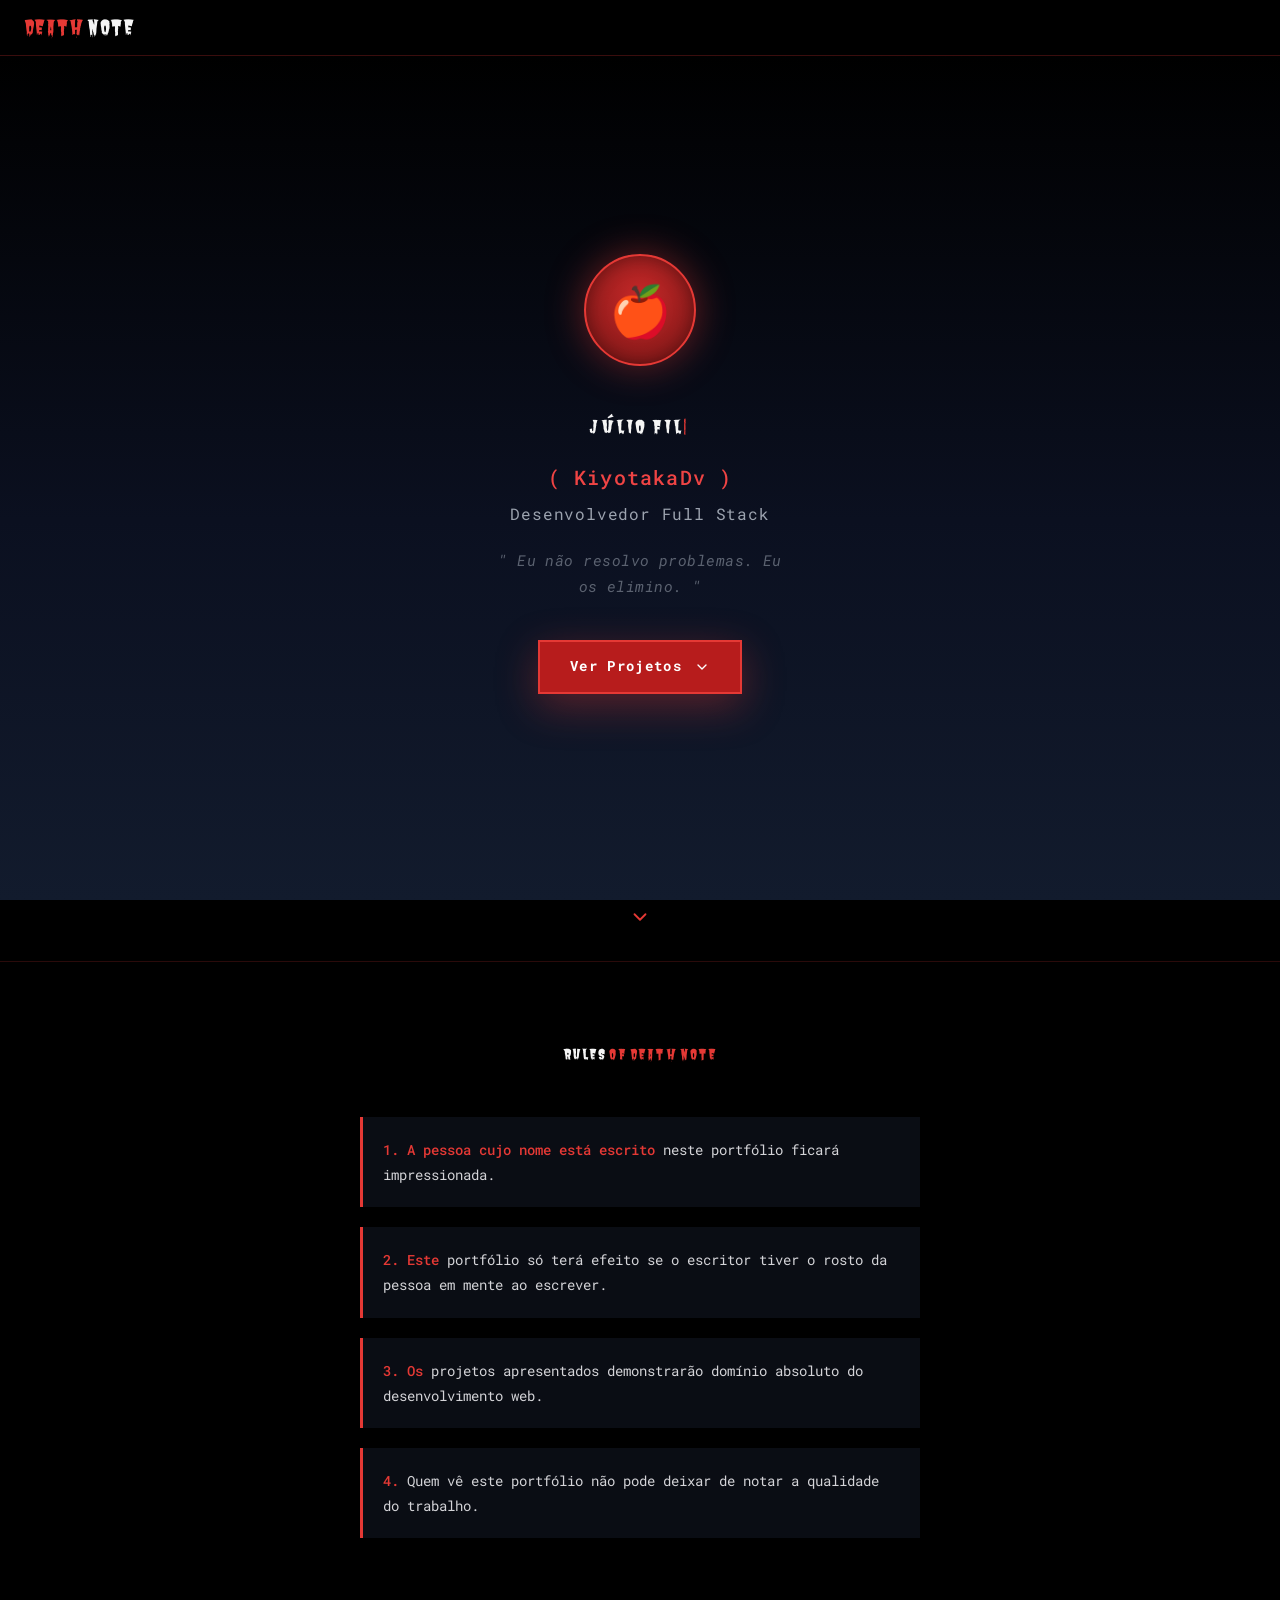
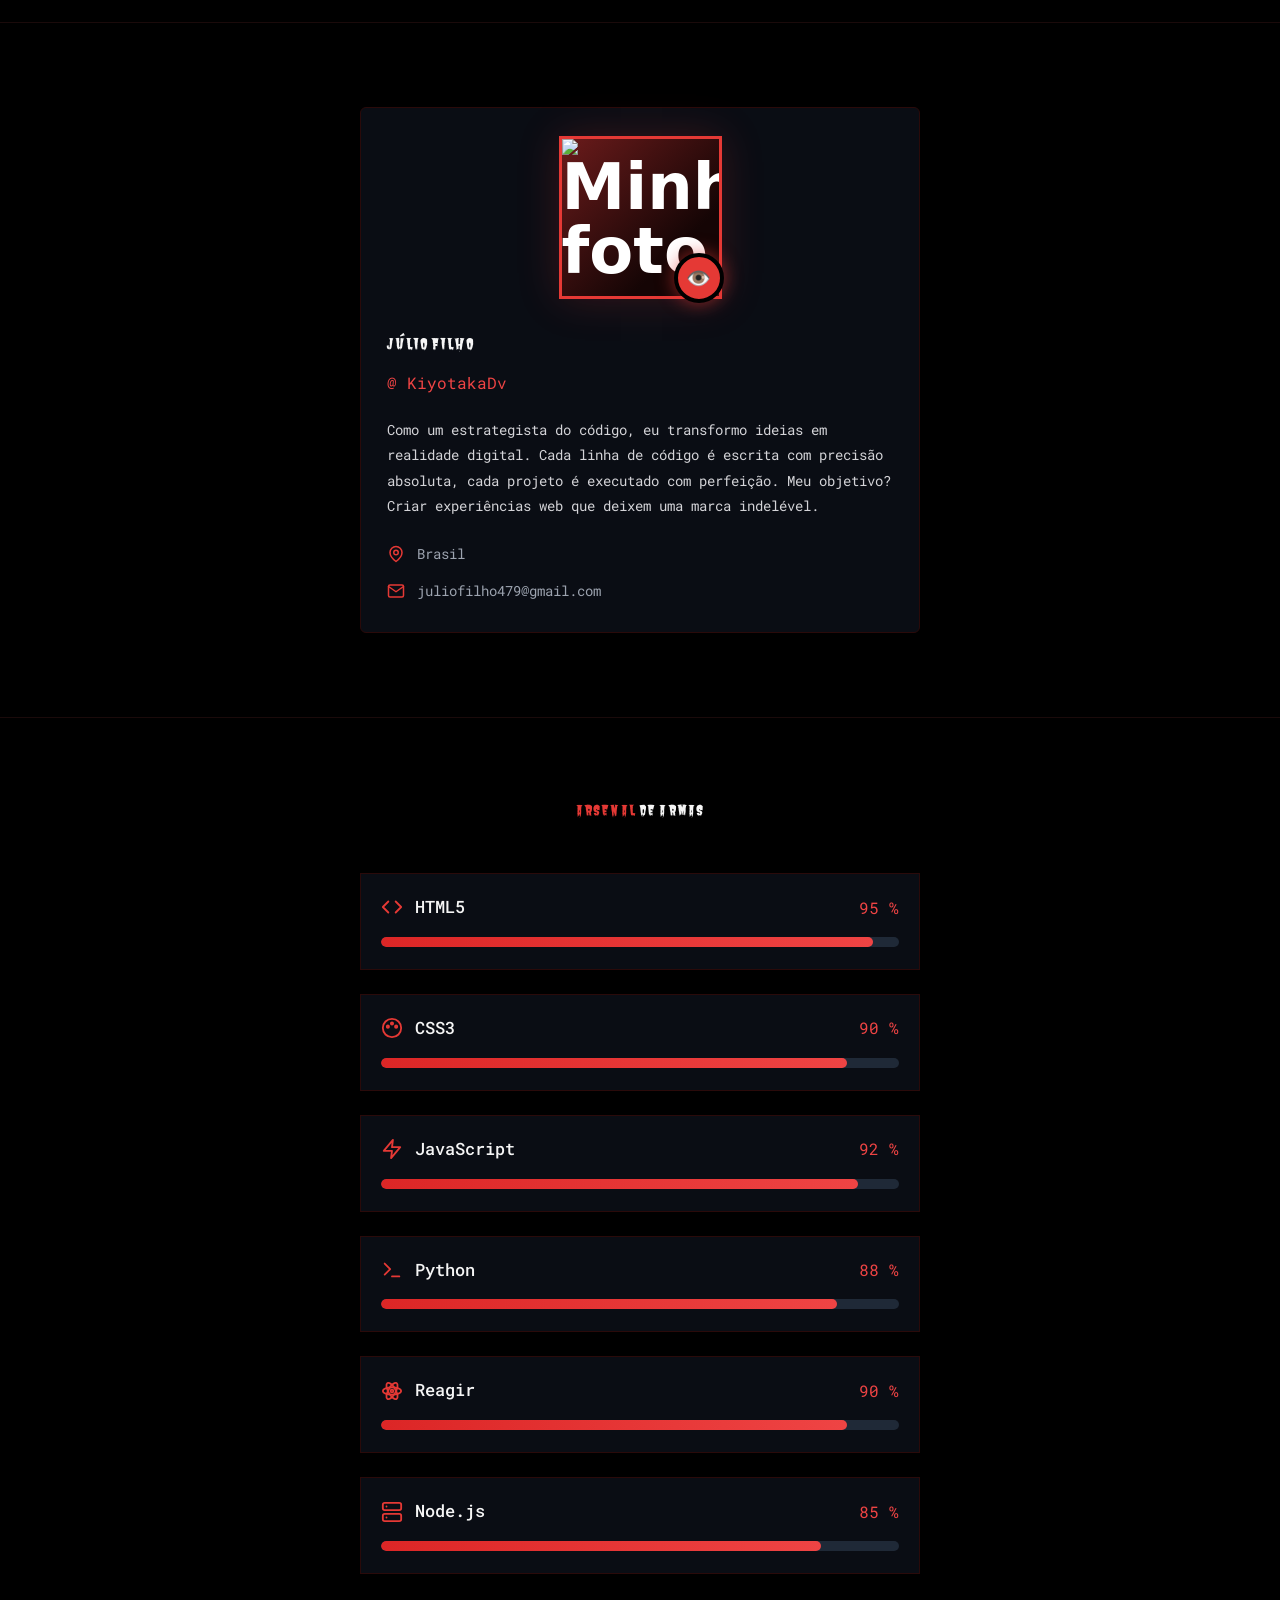
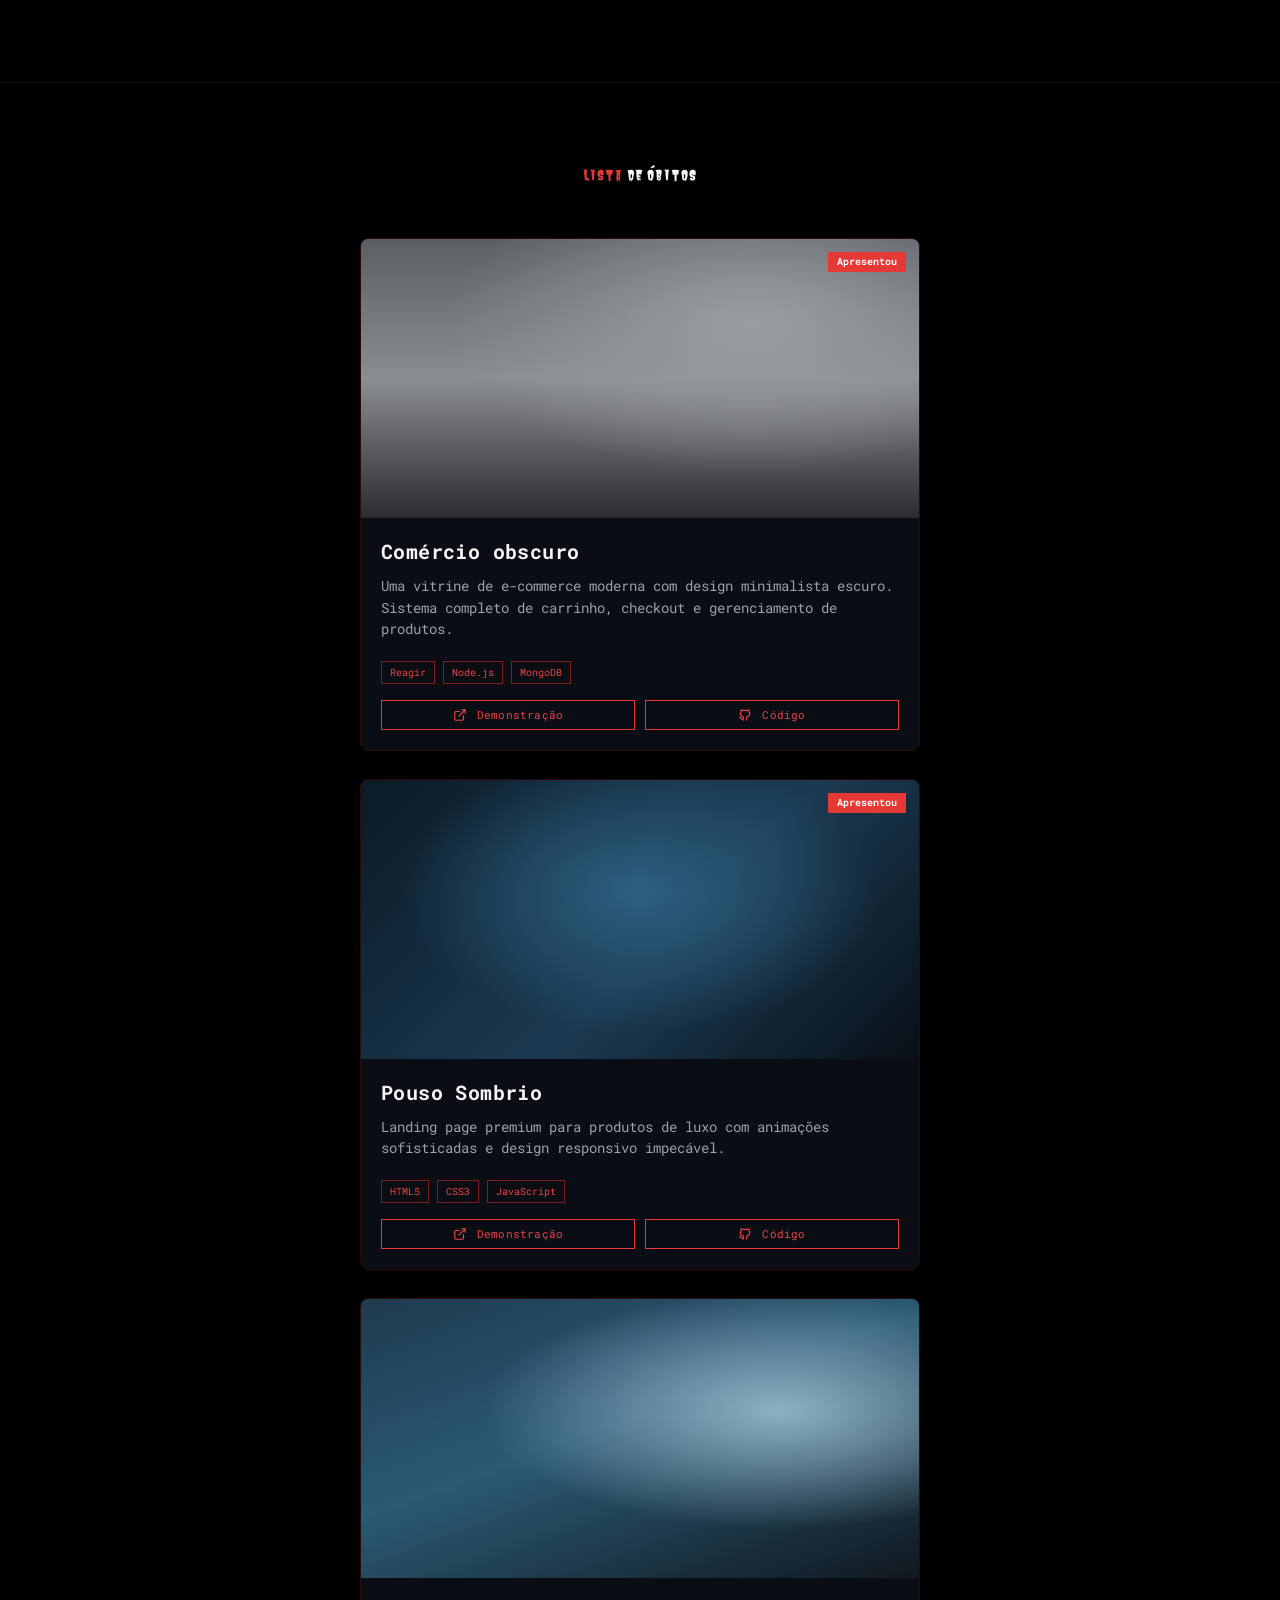
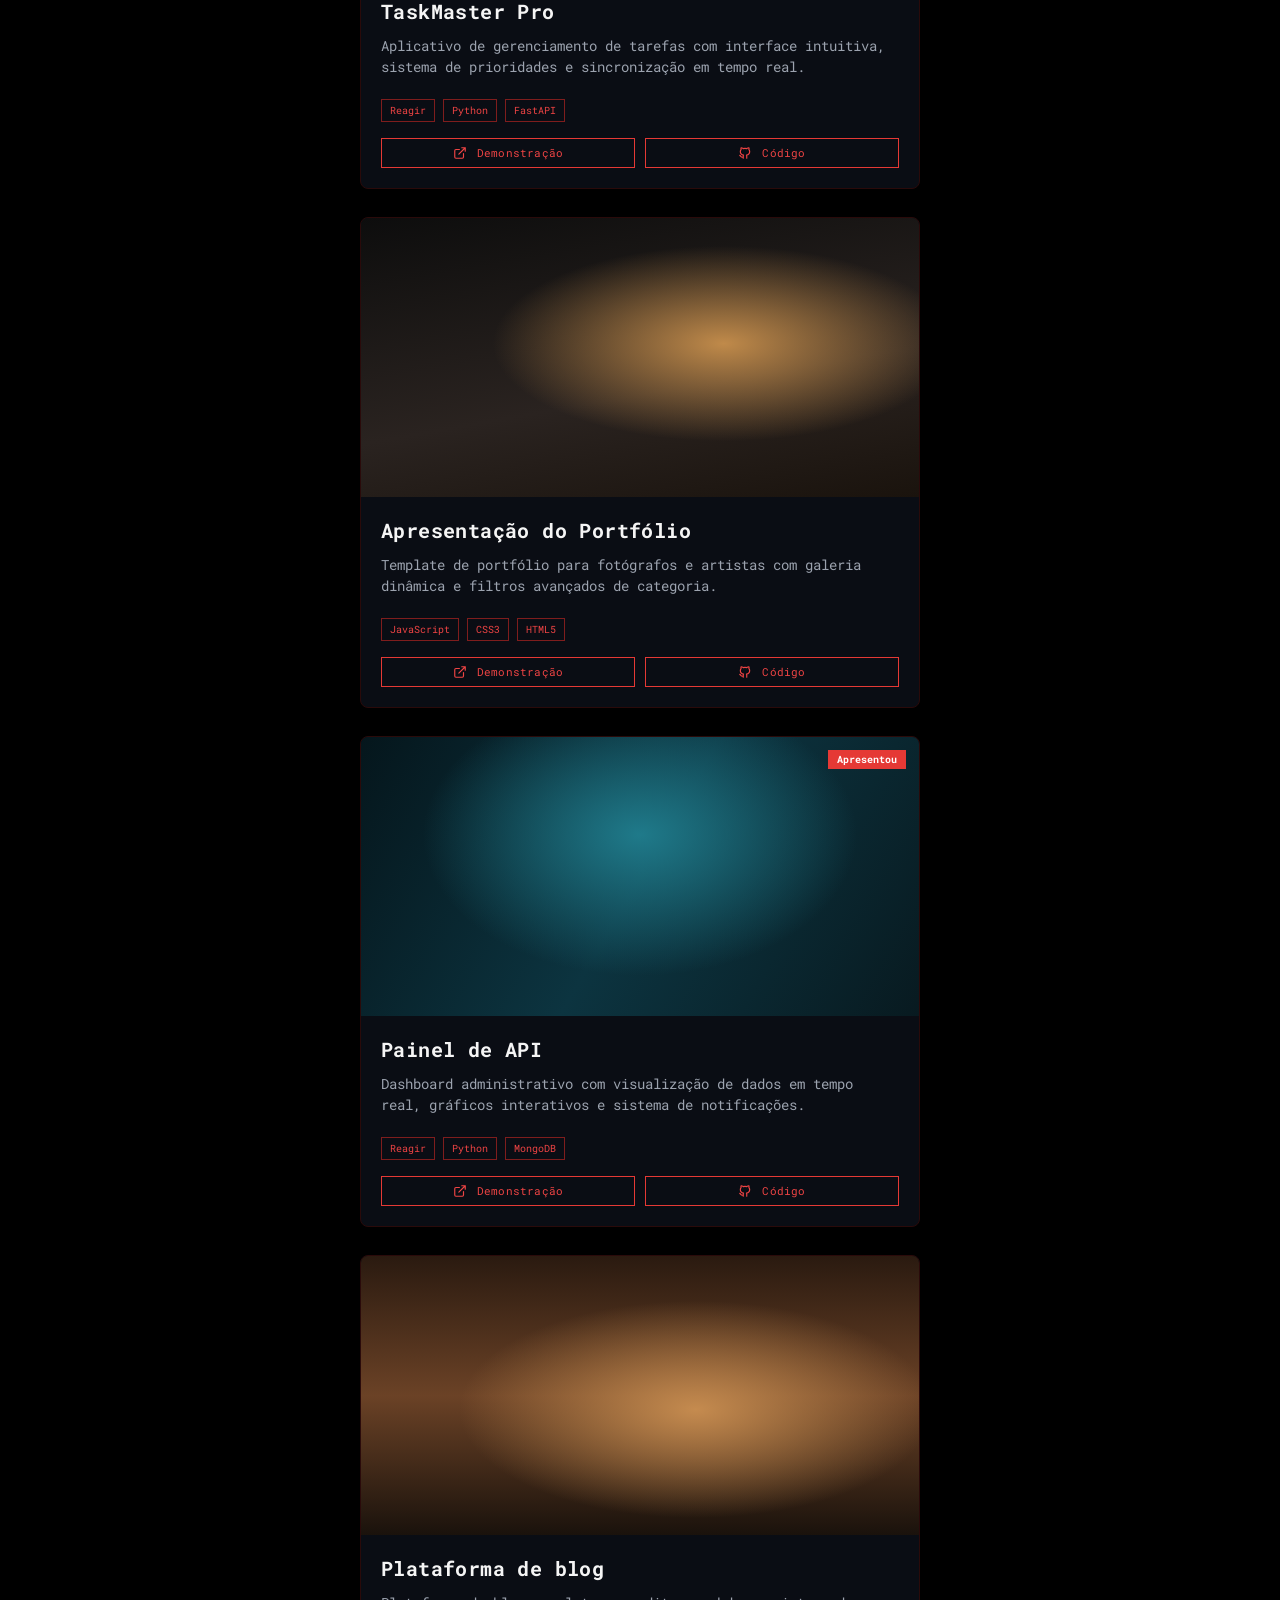
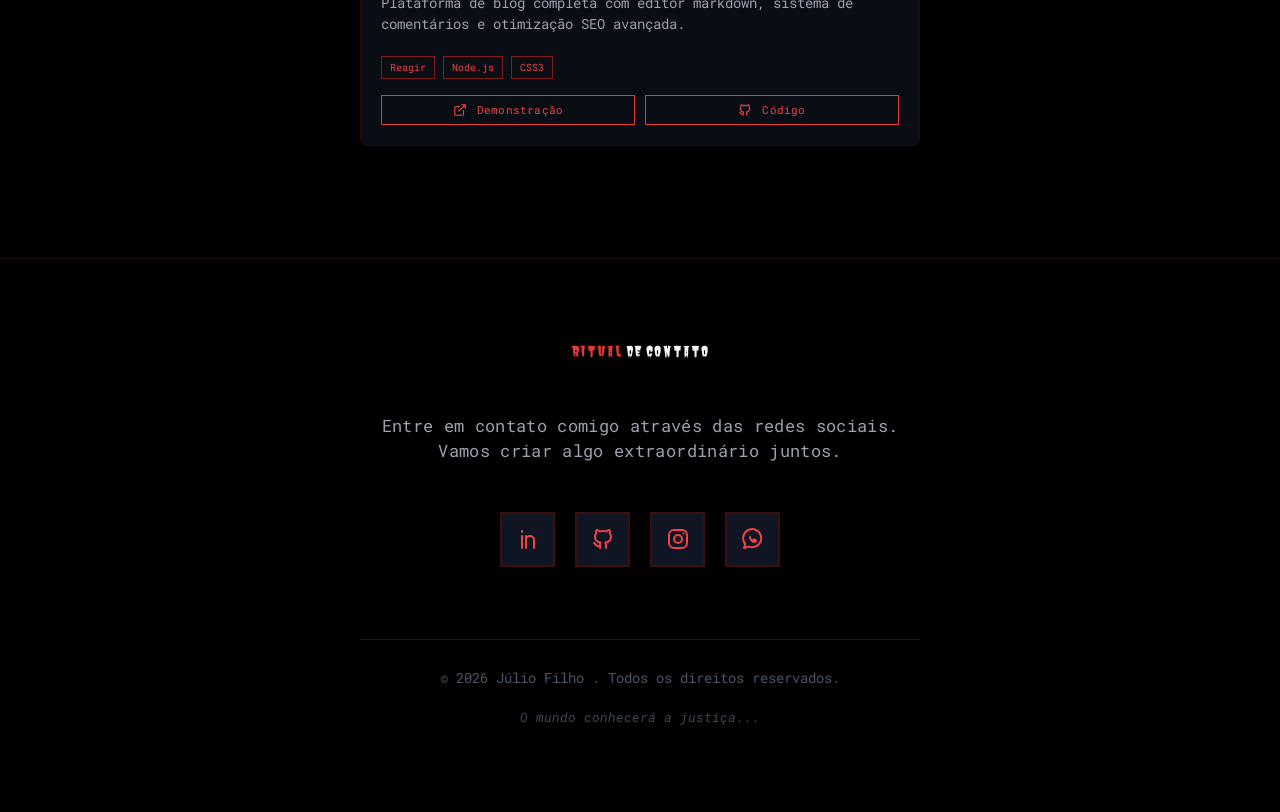
==== index.html @ 38ad7a48 "update index.html" ====
<!DOCTYPE html>
<html lang="pt-BR">
<head>
<meta charset="UTF-8">
<meta name="viewport" content="width=device-width, initial-scale=1, viewport-fit=cover">
<meta name="theme-color" content="#8B0000">
<title>Júlio Filho | Death Note Portfolio</title>
<link rel="preconnect" href="https://fonts.googleapis.com">
<link rel="preconnect" href="https://fonts.gstatic.com" crossorigin>
<link href="https://fonts.googleapis.com/css2?family=Butcherman&family=Roboto+Mono:wght@400;500;700&display=swap" rel="stylesheet">
<link rel="stylesheet" href="style.css">
</head>
<body>

<svg width="0" height="0" style="position:absolute" aria-hidden="true">
  <symbol id="ext" viewBox="0 0 24 24"><path d="M15 3h6v6M10 14 21 3M18 13v6a2 2 0 0 1-2 2H5a2 2 0 0 1-2-2V8a2 2 0 0 1 2-2h6"/></symbol>
  <symbol id="gh" viewBox="0 0 24 24"><path d="M9 19c-4.3 1.4-4.3-2.5-6-3m12 5v-3.5c0-1 .1-1.4-.5-2 2.8-.3 5.5-1.4 5.5-6a4.6 4.6 0 0 0-1.3-3.2 4.2 4.2 0 0 0-.1-3.2s-1.1-.3-3.5 1.3a12.3 12.3 0 0 0-6.2 0C6.5 2.8 5.4 3.1 5.4 3.1a4.2 4.2 0 0 0-.1 3.2A4.6 4.6 0 0 0 4 9.5c0 4.6 2.7 5.7 5.5 6-.6.6-.6 1.2-.5 2V21"/></symbol>
  <symbol id="code" viewBox="0 0 24 24"><path d="m16 18 6-6-6-6M8 6l-6 6 6 6"/></symbol>
  <symbol id="pal" viewBox="0 0 24 24"><circle cx="12" cy="12" r="10"/><circle cx="7.5" cy="10.5" r="1.2"/><circle cx="12" cy="7" r="1.2"/><circle cx="16.5" cy="10.5" r="1.2"/></symbol>
  <symbol id="zap" viewBox="0 0 24 24"><path d="M13 2 3 14h9l-1 8 10-12h-9z"/></symbol>
  <symbol id="term" viewBox="0 0 24 24"><path d="m4 17 6-6-6-6M12 19h8"/></symbol>
  <symbol id="atom" viewBox="0 0 24 24"><circle cx="12" cy="12" r="1.5"/><ellipse cx="12" cy="12" rx="10" ry="4"/><ellipse cx="12" cy="12" rx="10" ry="4" transform="rotate(60 12 12)"/><ellipse cx="12" cy="12" rx="10" ry="4" transform="rotate(-60 12 12)"/></symbol>
  <symbol id="srv" viewBox="0 0 24 24"><rect x="2" y="2" width="20" height="8" rx="2"/><rect x="2" y="14" width="20" height="8" rx="2"/><path d="M6 6h.01M6 18h.01"/></symbol>
  <symbol id="pin" viewBox="0 0 24 24"><path d="M20 10c0 6-8 12-8 12s-8-6-8-12a8 8 0 0 1 16 0z"/><circle cx="12" cy="10" r="3"/></symbol>
  <symbol id="mail" viewBox="0 0 24 24"><rect x="2" y="4" width="20" height="16" rx="2"/><path d="m22 6-10 7L2 6"/></symbol>
  <symbol id="chev" viewBox="0 0 24 24"><path d="m6 9 6 6 6-6"/></symbol>
  <symbol id="li" viewBox="0 0 24 24"><path d="M6 9v12M6 4v1M10 21V9M10 13a4 4 0 0 1 8 0v8"/></symbol>
  <symbol id="ig" viewBox="0 0 24 24"><rect x="3" y="3" width="18" height="18" rx="5"/><circle cx="12" cy="12" r="4"/><path d="M17.5 6.5h.01"/></symbol>
  <symbol id="wa" viewBox="0 0 24 24"><path d="M3 21l1.3-4A9 9 0 1 1 8 19.6z"/><path d="M9 10c0 2.5 2.5 5 5 5l1-1.5-2-1-1 1"/></symbol>
</svg>

<header class="top">
  <div class="logo"><span class="r">Death</span> <span class="w">Note</span></div>
</header>

<section class="hero" id="inicio">
  <div class="apple" aria-hidden="true">🍎</div>
  <p class="typed"><span id="typed"></span><span class="cursor">|</span></p>
  <h1 class="handle">( KiyotakaDv )</h1>
  <p class="role">Desenvolvedor Full Stack</p>
  <p class="quote">" Eu não resolvo problemas. Eu os elimino. "</p>
  <a class="btn" href="#projetos">Ver Projetos <svg class="i"><use href="#chev"/></svg></a>
</section>

<div class="cue"><svg class="i"><use href="#chev"/></svg></div>

<section class="sec" id="regras">
  <h2 class="title"><span class="w">Rules</span> <span class="r">of Death Note</span></h2>
  <ol class="rules wrap" style="list-style:none">
    <li class="rule"><strong>1. A pessoa cujo nome está escrito</strong> neste portfólio ficará impressionada.</li>
    <li class="rule"><strong>2. Este</strong> portfólio só terá efeito se o escritor tiver o rosto da pessoa em mente ao escrever.</li>
    <li class="rule"><strong>3. Os</strong> projetos apresentados demonstrarão domínio absoluto do desenvolvimento web.</li>
    <li class="rule"><strong>4.</strong> Quem vê este portfólio não pode deixar de notar a qualidade do trabalho.</li>
  </ol>
</section>

<section class="sec">
  <div class="wrap">
    <div class="profile">
      <div class="photo">
        <img src="https://mor4ngo.sirv.com/lany/lFbWYFcY.jpg" alt="Minha foto aqui" style="position:absolute;inset:0;width:100%;height:100%;object-fit:cover">
        <span class="eye">👁️</span>
        <!--
        <img src="https://mor4ngo.sirv.com/lany/lFbWYFcY.jpg" alt="Júlio Filho">-->
      </div>
      
      <p class="pname">Júlio Filho</p>
      <p class="handle2">@ KiyotakaDv</p>
      <p class="bio">Como um estrategista do código, eu transformo ideias em realidade digital. Cada linha de código é escrita com precisão absoluta, cada projeto é executado com perfeição. Meu objetivo? Criar experiências web que deixem uma marca indelével.</p>
      <div class="meta">
        <div><svg class="i"><use href="#pin"/></svg>Brasil</div>
        <div><svg class="i"><use href="#mail"/></svg>juliofilho479@gmail.com</div>
      </div>
    </div>
  </div>
</section>

<section class="sec" id="arsenal">
  <h2 class="title"><span class="r">Arsenal</span> <span class="w">de Armas</span></h2>
  <div class="wrap">
    <div class="skill"><div class="sk-h"><span class="sk-n"><svg class="i"><use href="#code"/></svg>HTML5</span><span class="pct">95 %</span></div><div class="bar"><i style="width:95%"></i></div></div>
    <div class="skill"><div class="sk-h"><span class="sk-n"><svg class="i"><use href="#pal"/></svg>CSS3</span><span class="pct">90 %</span></div><div class="bar"><i style="width:90%"></i></div></div>
    <div class="skill"><div class="sk-h"><span class="sk-n"><svg class="i"><use href="#zap"/></svg>JavaScript</span><span class="pct">92 %</span></div><div class="bar"><i style="width:92%"></i></div></div>
    <div class="skill"><div class="sk-h"><span class="sk-n"><svg class="i"><use href="#term"/></svg>Python</span><span class="pct">88 %</span></div><div class="bar"><i style="width:88%"></i></div></div>
    <div class="skill"><div class="sk-h"><span class="sk-n"><svg class="i"><use href="#atom"/></svg>Reagir</span><span class="pct">90 %</span></div><div class="bar"><i style="width:90%"></i></div></div>
    <div class="skill"><div class="sk-h"><span class="sk-n"><svg class="i"><use href="#srv"/></svg>Node.js</span><span class="pct">85 %</span></div><div class="bar"><i style="width:85%"></i></div></div>
  </div>
</section>

<section class="sec" id="projetos">
  <h2 class="title"><span class="r">Lista</span> <span class="w">de Óbitos</span></h2>
  <div class="wrap">

    <article class="proj">
      <div class="shot g1"><span class="st">Apresentou</span></div>
      <div class="pb">
        <h3>Comércio obscuro</h3>
        <p>Uma vitrine de e-commerce moderna com design minimalista escuro. Sistema completo de carrinho, checkout e gerenciamento de produtos.</p>
        <div class="stack"><span>Reagir</span><span>Node.js</span><span>MongoDB</span></div>
        <div class="links"><a href="#"><svg class="i"><use href="#ext"/></svg>Demonstração</a><a href="#"><svg class="i"><use href="#gh"/></svg>Código</a></div>
      </div>
    </article>

    <article class="proj">
      <div class="shot g2"><span class="st">Apresentou</span></div>
      <div class="pb">
        <h3>Pouso Sombrio</h3>
        <p>Landing page premium para produtos de luxo com animações sofisticadas e design responsivo impecável.</p>
        <div class="stack"><span>HTML5</span><span>CSS3</span><span>JavaScript</span></div>
        <div class="links"><a href="#"><svg class="i"><use href="#ext"/></svg>Demonstração</a><a href="#"><svg class="i"><use href="#gh"/></svg>Código</a></div>
      </div>
    </article>

    <article class="proj">
      <div class="shot g3"></div>
      <div class="pb">
        <h3>TaskMaster Pro</h3>
        <p>Aplicativo de gerenciamento de tarefas com interface intuitiva, sistema de prioridades e sincronização em tempo real.</p>
        <div class="stack"><span>Reagir</span><span>Python</span><span>FastAPI</span></div>
        <div class="links"><a href="#"><svg class="i"><use href="#ext"/></svg>Demonstração</a><a href="#"><svg class="i"><use href="#gh"/></svg>Código</a></div>
      </div>
    </article>

    <article class="proj">
      <div class="shot g4"></div>
      <div class="pb">
        <h3>Apresentação do Portfólio</h3>
        <p>Template de portfólio para fotógrafos e artistas com galeria dinâmica e filtros avançados de categoria.</p>
        <div class="stack"><span>JavaScript</span><span>CSS3</span><span>HTML5</span></div>
        <div class="links"><a href="#"><svg class="i"><use href="#ext"/></svg>Demonstração</a><a href="#"><svg class="i"><use href="#gh"/></svg>Código</a></div>
      </div>
    </article>

    <article class="proj">
      <div class="shot g5"><span class="st">Apresentou</span></div>
      <div class="pb">
        <h3>Painel de API</h3>
        <p>Dashboard administrativo com visualização de dados em tempo real, gráficos interativos e sistema de notificações.</p>
        <div class="stack"><span>Reagir</span><span>Python</span><span>MongoDB</span></div>
        <div class="links"><a href="#"><svg class="i"><use href="#ext"/></svg>Demonstração</a><a href="#"><svg class="i"><use href="#gh"/></svg>Código</a></div>
      </div>
    </article>

    <article class="proj">
      <div class="shot g6"></div>
      <div class="pb">
        <h3>Plataforma de blog</h3>
        <p>Plataforma de blog completa com editor markdown, sistema de comentários e otimização SEO avançada.</p>
        <div class="stack"><span>Reagir</span><span>Node.js</span><span>CSS3</span></div>
        <div class="links"><a href="#"><svg class="i"><use href="#ext"/></svg>Demonstração</a><a href="#"><svg class="i"><use href="#gh"/></svg>Código</a></div>
      </div>
    </article>

  </div>
</section>

<section class="sec" id="contato">
  <h2 class="title"><span class="r">Ritual</span> <span class="w">de Contato</span></h2>
  <div class="wrap">
    <p class="ctext">Entre em contato comigo através das redes sociais. Vamos criar algo extraordinário juntos.</p>
    <div class="socials">
  <a href="https://www.linkedin.com/in/júlio-filho-santos-pereira-8246932b2?utm_source=share_via&utm_content=profile&utm_medium=member_android" aria-label="LinkedIn" target="_blank" rel="noopener noreferrer">
    <svg class="i"><use href="#li"/></svg>
  </a>
  <a href="https://github.com/KyotakaDv" aria-label="GitHub" target="_blank" rel="noopener noreferrer">
    <svg class="i"><use href="#gh"/></svg>
  </a>
  <a href="https://www.instagram.com/05dex.dev28?psln=MXJsdzVzMm1yMzk1dg==" aria-label="Instagram" target="_blank" rel="noopener noreferrer">
    <svg class="i"><use href="#ig"/></svg>
  </a>
  <a href="https://w.app/webdevelloper" aria-label="WhatsApp" target="_blank" rel="noopener noreferrer">
    <svg class="i"><use href="#wa"/></svg>
  </a>
    </div>
    <footer class="foot">
      © 2026 Júlio Filho . Todos os direitos reservados.
      <q>O mundo conhecerá a justiça...</q>
    </footer>
  </div>
</section>

<script src="script.js"></script>
</body>
</html>
---- style.css ----
:root{
  box-sizing:border-box;
  padding-top:env(safe-area-inset-top,0px);
  padding-bottom:env(safe-area-inset-bottom,0px);
  color-scheme:dark;
  --red:#e53935;--red-hot:#ef4444;--red-deep:#b71c1c;--red-line:#3a0d0d;
  --card:#0a0d14;--navy:#0f1523;--text:#d4d4d8;--gray:#9ca3af;
}
*,*::before,*::after{box-sizing:border-box;margin:0;padding:0}
html{scroll-behavior:smooth;scroll-padding-top:56px;background:#000}
body{background:#000;color:var(--text);font-family:'Roboto Mono',ui-monospace,Menlo,monospace;line-height:1.6;padding-top:56px;min-height:100vh;overflow-x:hidden}
body::before{content:"";position:fixed;inset:0 0 auto;height:env(safe-area-inset-top,0px);background:#000;z-index:10}
a{color:inherit;text-decoration:none}
.i{width:20px;height:20px;fill:none;stroke:currentColor;stroke-width:2;stroke-linecap:round;stroke-linejoin:round;flex:none}
.display{font-family:'Butcherman',Georgia,serif;font-weight:400}

/* header */
.top{position:fixed;top:env(safe-area-inset-top,0px);left:0;right:0;height:56px;background:#000;border-bottom:1px solid #3a0d0d;display:flex;align-items:center;padding:0 24px;z-index:9}
.logo{font-family:'Butcherman',Georgia,serif;font-size:1.25rem;letter-spacing:.02em;text-transform:uppercase;line-height:1}
.logo .r{color:var(--red)}
.logo .w{color:#f5f5f5}

/* hero */
.hero{min-height:calc(100svh - 56px);display:flex;flex-direction:column;align-items:center;justify-content:center;text-align:center;padding:40px 24px 48px;background:linear-gradient(180deg,#000 0%,#0b1020 55%,#121b2d 100%)}
.apple{width:112px;height:112px;border-radius:50%;display:grid;place-items:center;font-size:50px;background:radial-gradient(circle at 50% 38%,#c62828,#8b1a1a 72%,#5a0f0f);border:2px solid var(--red);box-shadow:0 0 38px rgba(229,57,53,.45),inset 0 0 18px rgba(0,0,0,.35);animation:float 3.2s ease-in-out infinite}
@keyframes float{0%,100%{transform:translateY(0)}50%{transform:translateY(-14px)}}
.typed{margin-top:48px;min-height:1.6em;font-family:'Butcherman',Georgia,serif;font-size:1.1rem;color:#f5f5f5;letter-spacing:.12em}
.cursor{color:var(--red);animation:blink 1s steps(1) infinite}
@keyframes blink{50%{opacity:0}}
.handle{margin-top:18px;font-weight:500;font-size:1.25rem;color:var(--red-hot);letter-spacing:.06em}
.role{margin-top:8px;font-size:1rem;color:var(--gray);letter-spacing:.05em}
.quote{margin-top:22px;max-width:300px;font-style:italic;font-size:.95rem;color:#5b6270;letter-spacing:.03em;line-height:1.7}
.btn{margin-top:40px;display:inline-flex;align-items:center;gap:12px;padding:14px 30px;background:var(--red-deep);border:2px solid var(--red);color:#fff;font-size:.85rem;font-weight:700;letter-spacing:.1em;box-shadow:0 12px 40px rgba(229,57,53,.35)}
.btn .i{width:16px;height:16px;animation:bounce 1.6s ease-in-out infinite}
@keyframes bounce{0%,100%{transform:translateY(0)}50%{transform:translateY(7px)}}
.cue{height:62px;border-bottom:1px solid #2a0a0a;display:flex;justify-content:center;align-items:flex-start;padding-top:6px;color:var(--red)}
.cue .i{width:22px;height:22px;animation:bounce 1.6s ease-in-out infinite}

/* sections */
.sec{padding:84px 20px;border-top:1px solid #1a0a0a}
#regras{border-top:0}
.wrap{max-width:560px;margin:0 auto}
.title{text-align:center;font-family:'Butcherman',Georgia,serif;font-weight:400;font-size:.9rem;letter-spacing:.08em;text-transform:uppercase;line-height:1.3;margin-bottom:52px}
.title .r{color:var(--red)}
.title .w{color:#f5f5f5}

/* rules */
.rules{display:grid;gap:20px;list-style:none}
.rule{background:var(--card);border-left:3px solid var(--red);padding:20px;font-size:.9rem;line-height:1.75;color:#d4d4d8}
.rule strong{color:var(--red);font-weight:500}

/* profile */
.profile{background:var(--card);border:1px solid #2a0a0a;border-radius:6px;padding:28px 26px 30px}
.photo{position:relative;width:163px;height:163px;margin:0 auto;border:3px solid var(--red);background:linear-gradient(135deg,#6b1b1b,#150505 72%);display:grid;place-items:center;font:700 4rem/1 system-ui,Arial,sans-serif;color:#fff;box-shadow:0 0 40px rgba(229,57,53,.2)}
/*.photo img{position:absolute;inset:0;width:100%;height:100%;object-fit:cover}*/
.eye{position:absolute;right:-5px;bottom:-7px;width:50px;height:50px;border-radius:50%;background:var(--red);border:4px solid #000;display:grid;place-items:center;font-size:20px;box-shadow:0 0 18px rgba(229,57,53,.6)}
.pname{margin-top:34px;font-family:'Butcherman',Georgia,serif;font-size:.95rem;letter-spacing:.06em;color:#f5f5f5;text-transform:uppercase}
.handle2{margin-top:12px;color:var(--red-hot);font-size:1rem}
.bio{margin-top:22px;color:#d4d4d8;font-size:.9rem;line-height:1.75}
.meta{margin-top:24px;display:grid;gap:14px;color:var(--gray);font-size:.9rem}
.meta div{display:flex;align-items:center;gap:12px}
.meta .i{color:var(--red);width:18px;height:18px}

/* skills */
.skill{background:var(--card);border:1px solid #2a0a0a;padding:20px 20px 22px;margin-bottom:24px}
.sk-h{display:flex;justify-content:space-between;align-items:center;margin-bottom:16px}
.sk-n{display:flex;align-items:center;gap:12px;color:#f5f5f5;font-weight:500;font-size:1.05rem}
.sk-n .i{color:var(--red);width:22px;height:22px}
.pct{color:var(--red-hot);font-size:1rem}
.bar{height:10px;background:#1f2937;border-radius:99px;overflow:hidden}
.bar i{display:block;height:100%;border-radius:99px;background:linear-gradient(90deg,#dc2626,#ef4444)}

/* projects */
.proj{background:var(--card);border:1px solid #2a0a0a;border-radius:8px;overflow:hidden;margin-bottom:28px}
.shot{position:relative;aspect-ratio:2/1;background:#111}
.st{position:absolute;top:13px;right:13px;background:var(--red);color:#fff;font-size:.62rem;font-weight:700;padding:5px 9px;line-height:1}
.g1{background:radial-gradient(ellipse at 70% 30%,#9a9da2,transparent 55%),linear-gradient(180deg,#5b5e63 0%,#8a8d92 50%,#2a2c30 100%)}
.g2{background:radial-gradient(ellipse at 50% 40%,#2c5f80,transparent 60%),linear-gradient(135deg,#0b1a26,#1b3a52 55%,#081018)}
.g3{background:radial-gradient(ellipse at 75% 40%,#8fb0c4,transparent 50%),linear-gradient(160deg,#1e3a4f,#2b5a74 45%,#101820)}
.g4{background:radial-gradient(ellipse at 65% 45%,#c08a4a,transparent 45%),linear-gradient(170deg,#0d0d0d,#2a2320 60%,#1a130d)}
.g5{background:radial-gradient(ellipse at 50% 35%,#1f7a8a,transparent 55%),linear-gradient(120deg,#05161c,#0c3440 50%,#081a20)}
.g6{background:radial-gradient(ellipse at 60% 55%,#c58b4f,transparent 50%),linear-gradient(180deg,#2a1a10,#6b4226 50%,#1a120c)}
.pb{padding:20px}
.pb h3{font-size:1.25rem;font-weight:700;color:#f5f5f5;letter-spacing:.02em;line-height:1.3}
.pb p{margin-top:12px;font-size:.85rem;line-height:1.6;color:var(--gray)}
.stack{display:flex;flex-wrap:wrap;gap:8px;margin-top:20px}
.stack span{border:1px solid #7f1d1d;color:var(--red-hot);font-size:.65rem;padding:4px 8px;line-height:1.2}
.links{display:flex;gap:10px;margin-top:16px}
.links a{flex:1;display:flex;align-items:center;justify-content:center;gap:10px;height:30px;border:1px solid var(--red);color:var(--red-hot);font-size:.7rem;letter-spacing:.02em}
.links .i{width:14px;height:14px}

/* contact */
.ctext{text-align:center;color:var(--gray);font-size:1.05rem;line-height:1.5;letter-spacing:.02em}
.socials{display:flex;justify-content:center;gap:20px;margin-top:48px}
.socials a{width:55px;height:55px;display:grid;place-items:center;background:var(--navy);border:2px solid #3f0f0f;color:var(--red-hot)}
.socials .i{width:24px;height:24px}
.foot{margin-top:72px;border-top:1px solid #3a0d0d;padding-top:28px;text-align:center;color:#4b5563;font-size:.85rem;line-height:1.6}
.foot q{display:block;margin-top:18px;font-style:italic;color:#3f4654;font-size:.8rem;quotes:none}

@media (prefers-reduced-motion:reduce){*{animation:none!important;scroll-behavior:auto!important}}
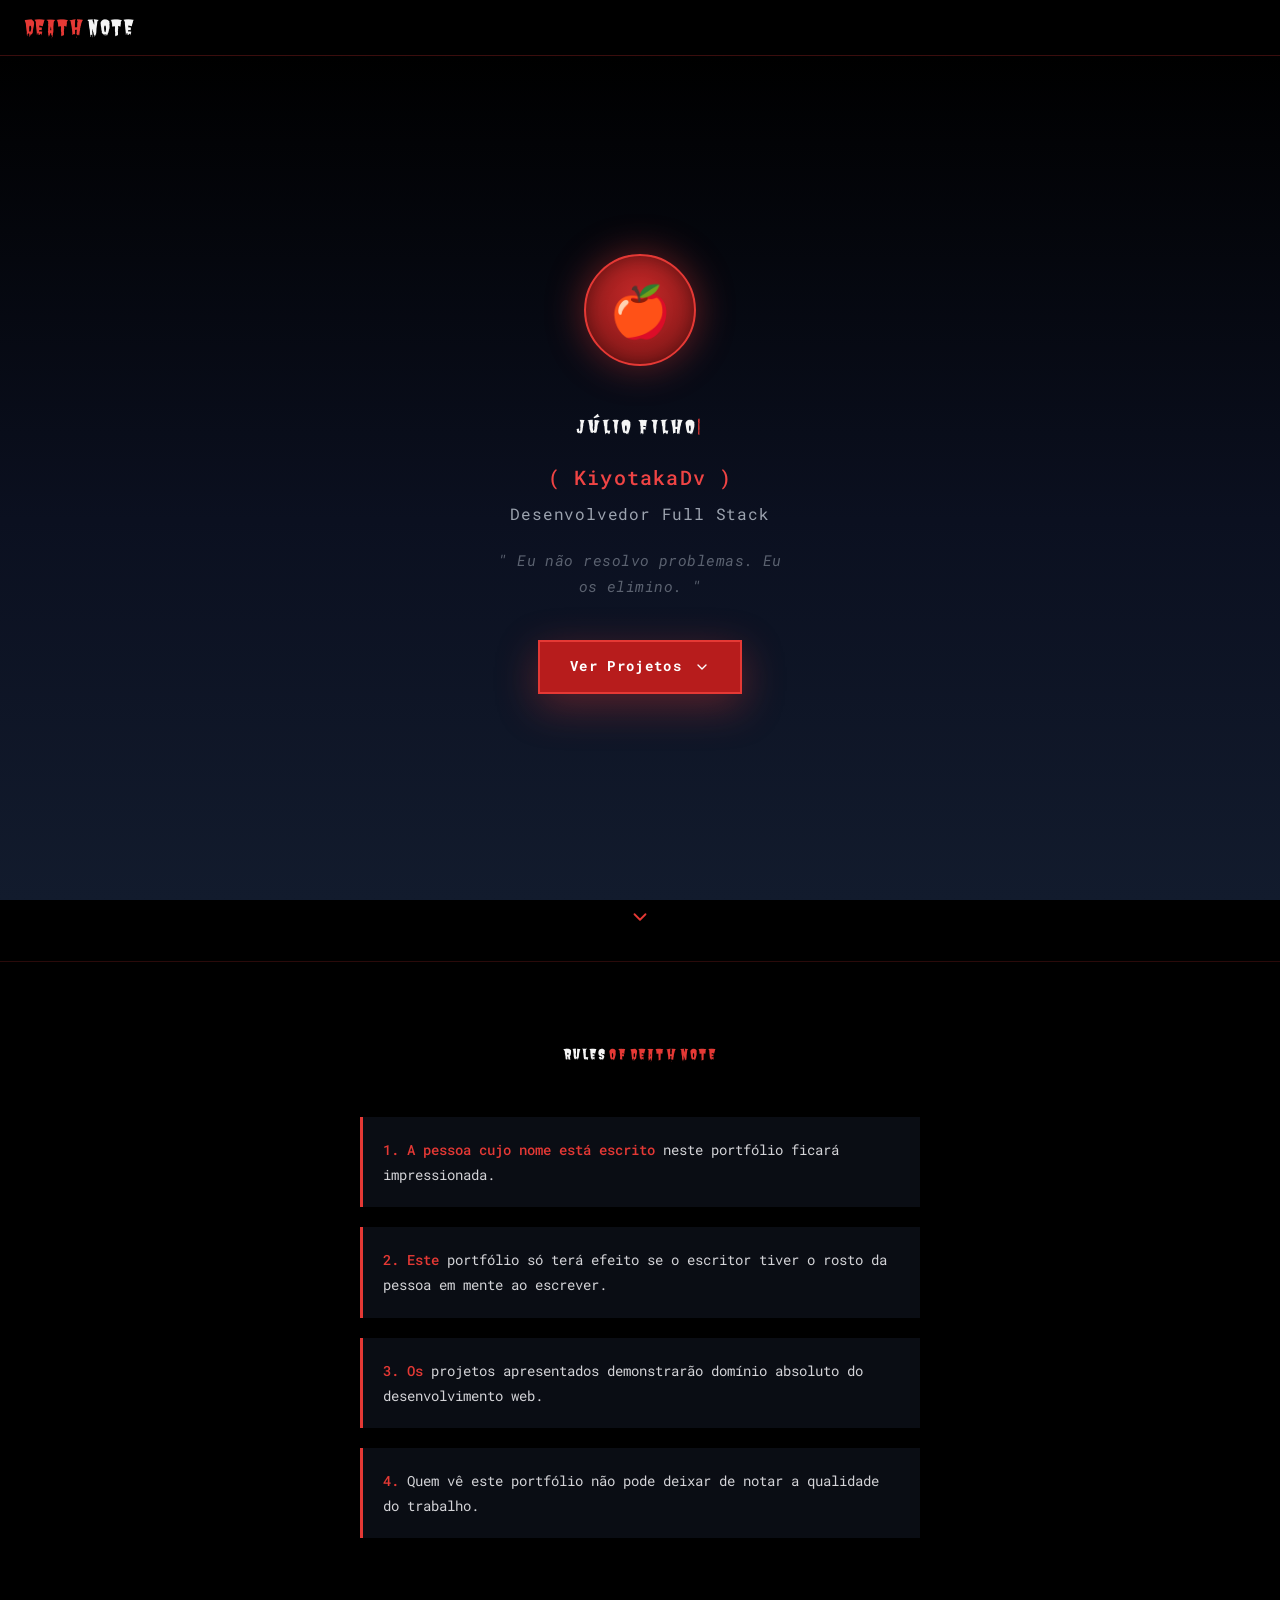
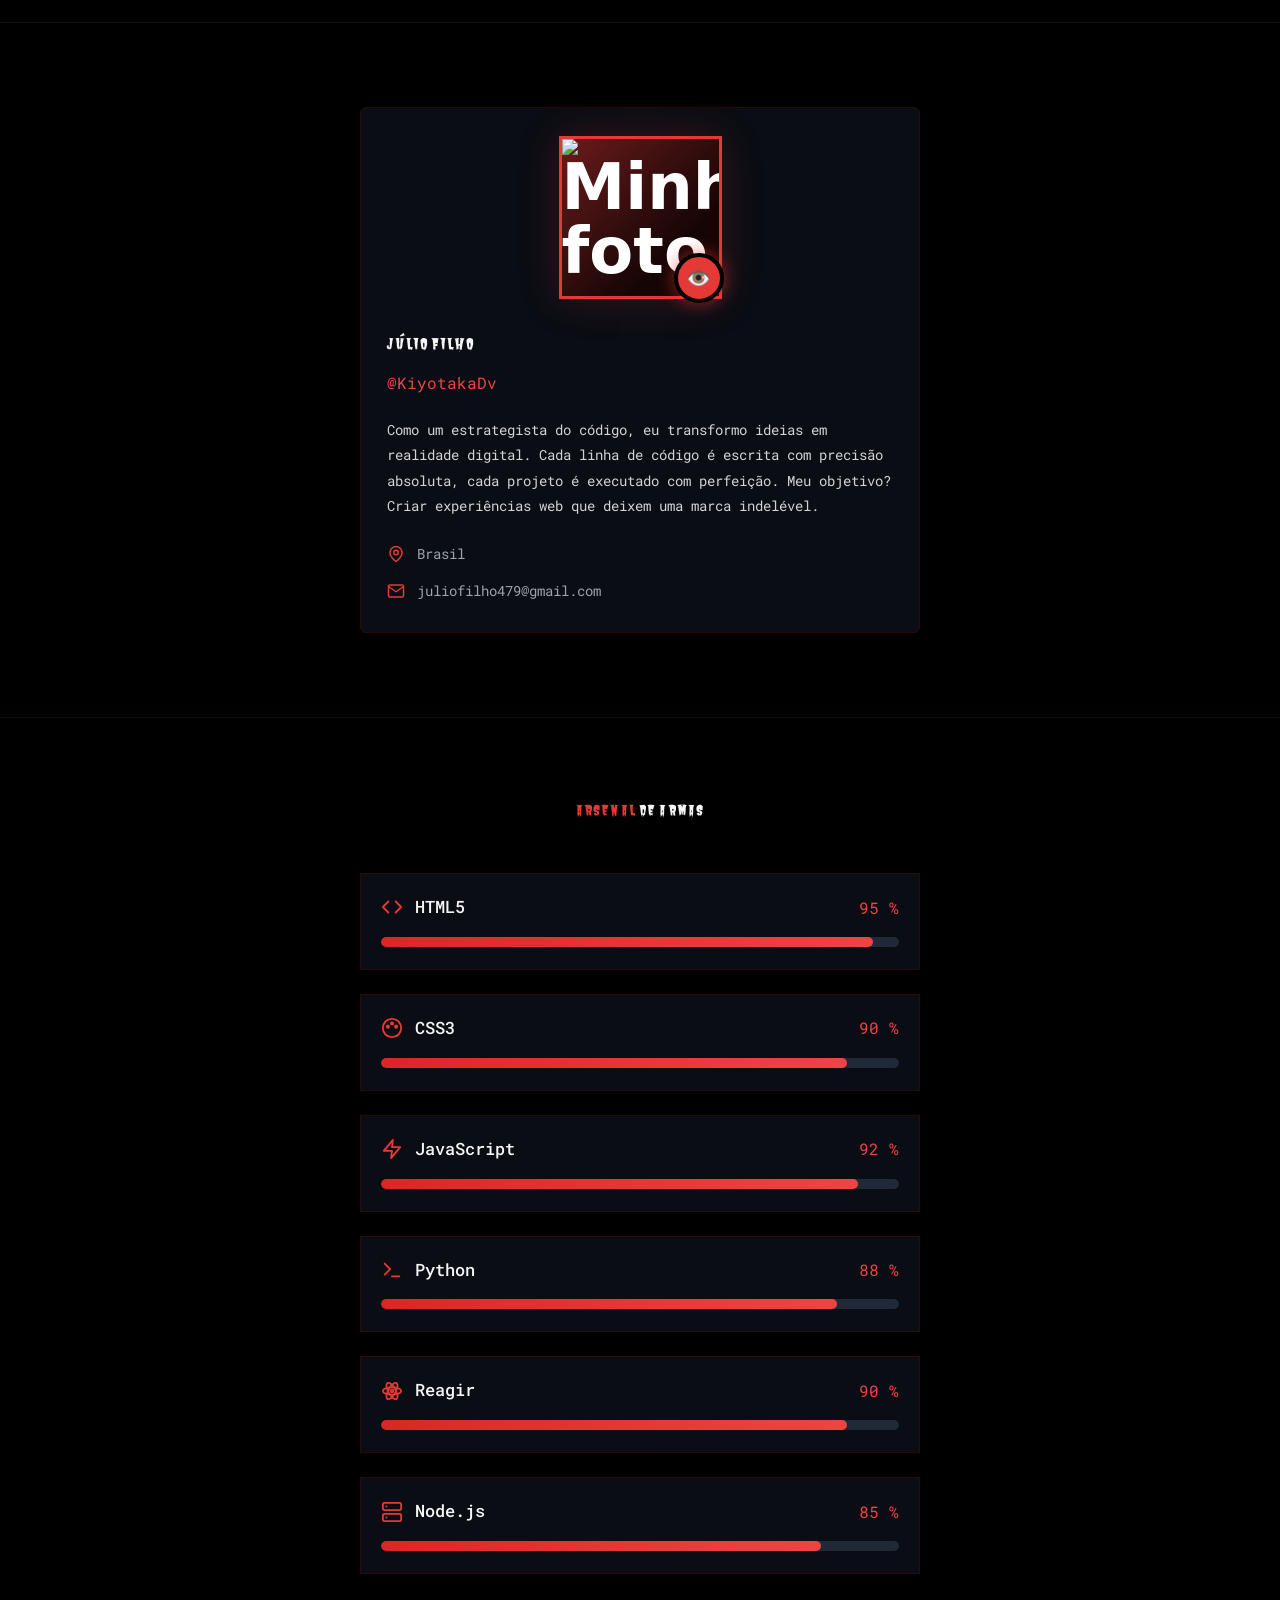
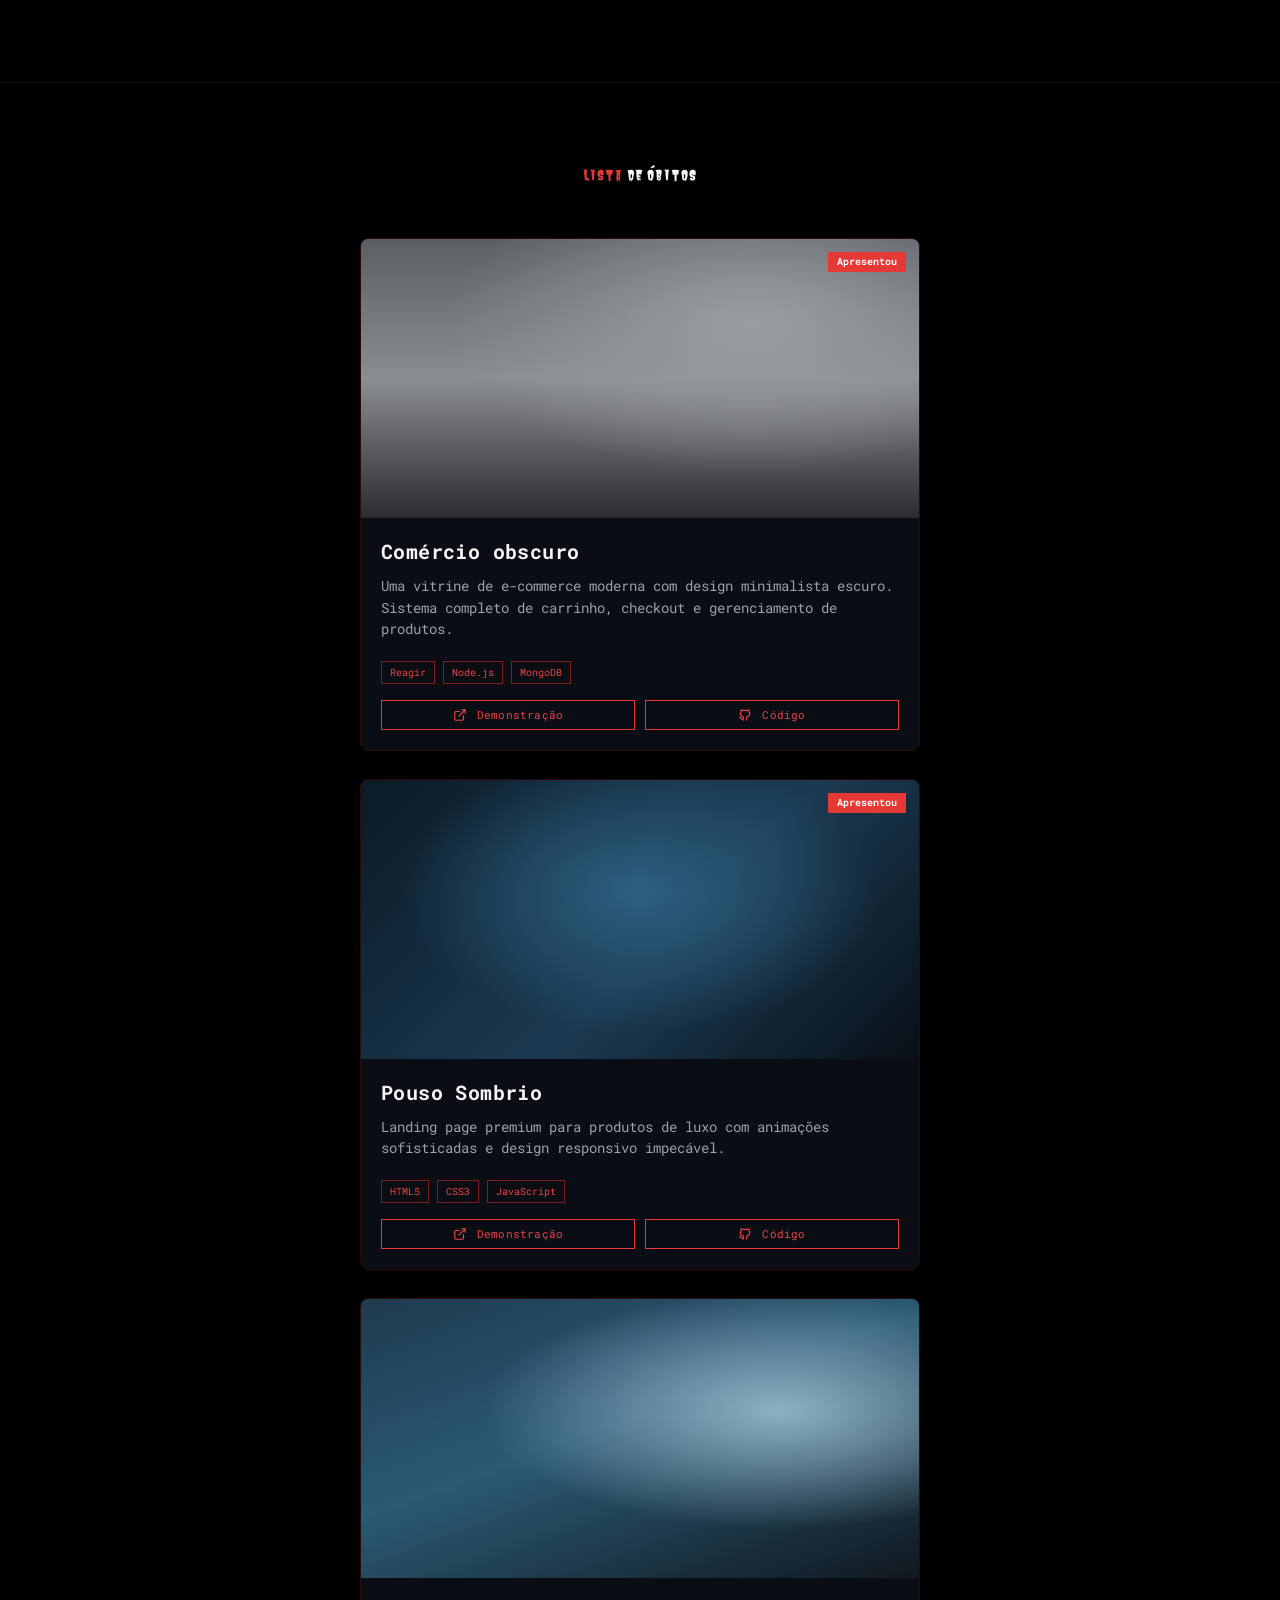
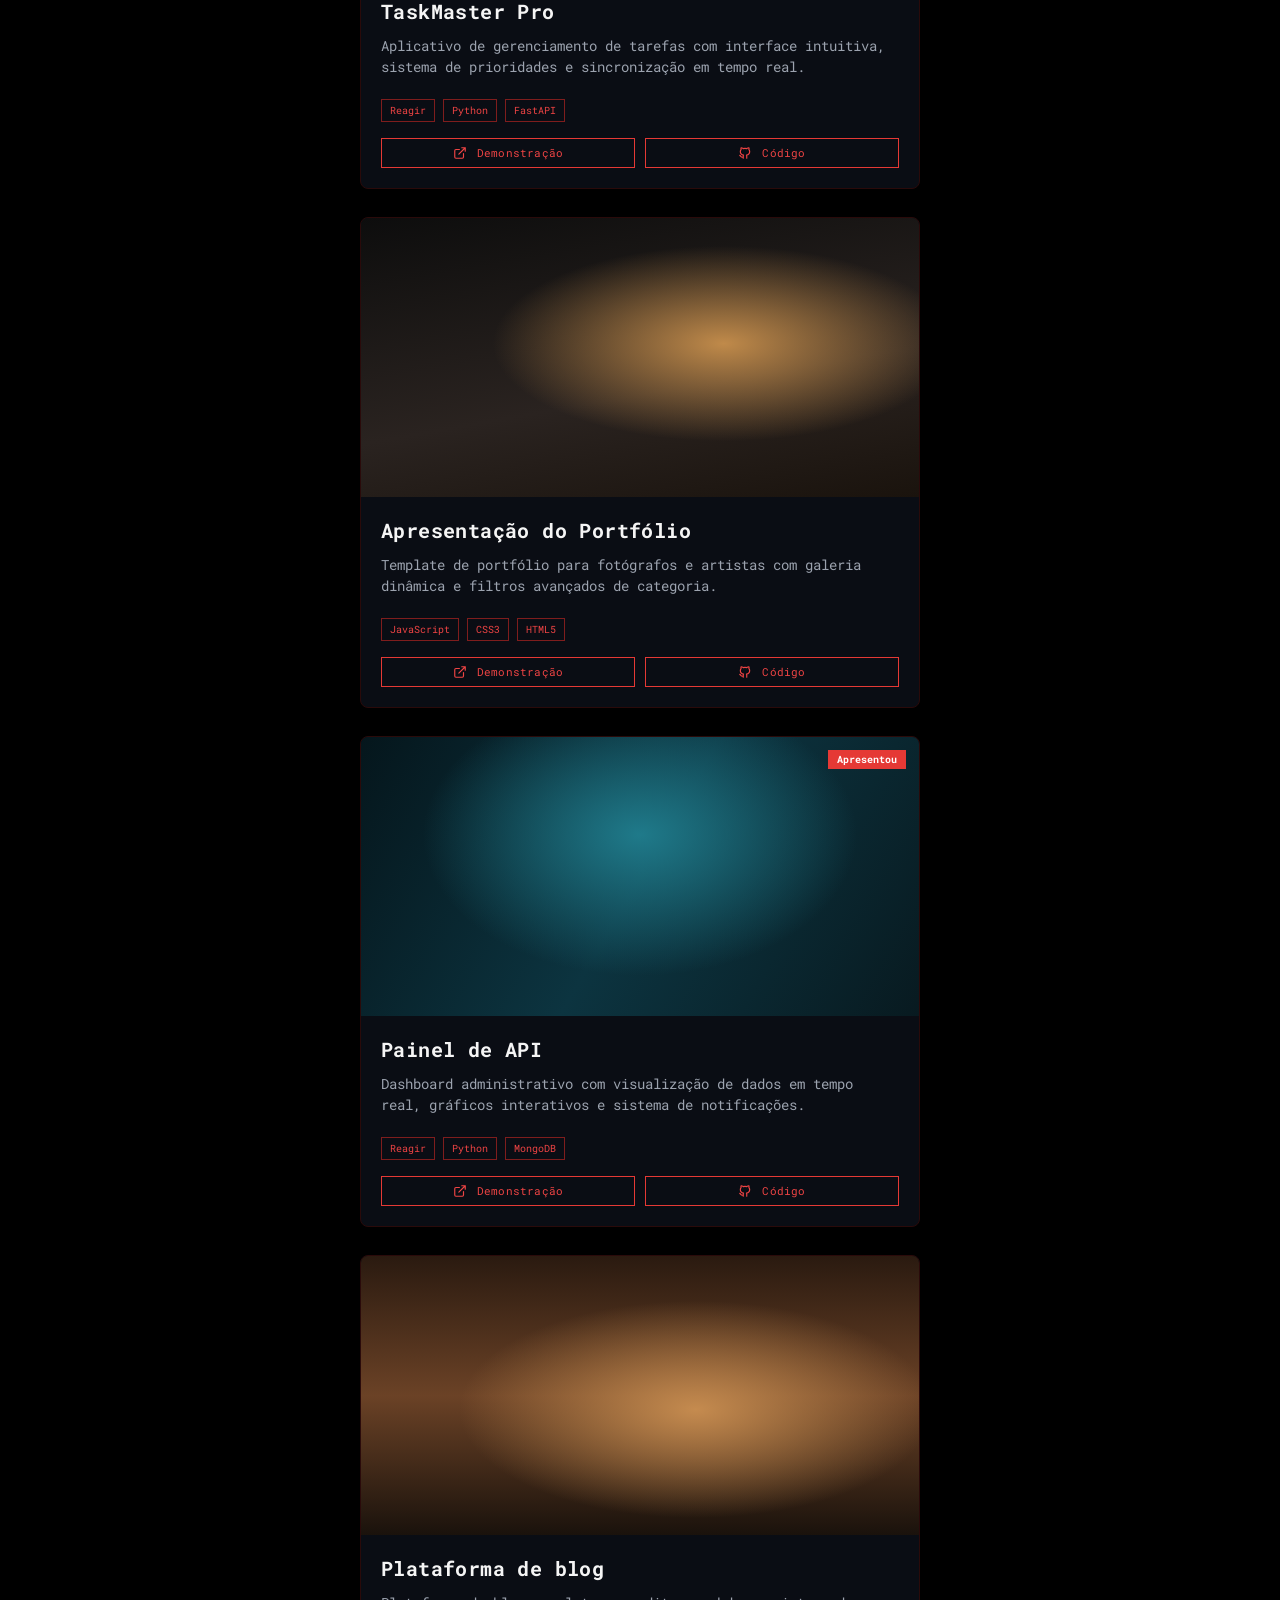
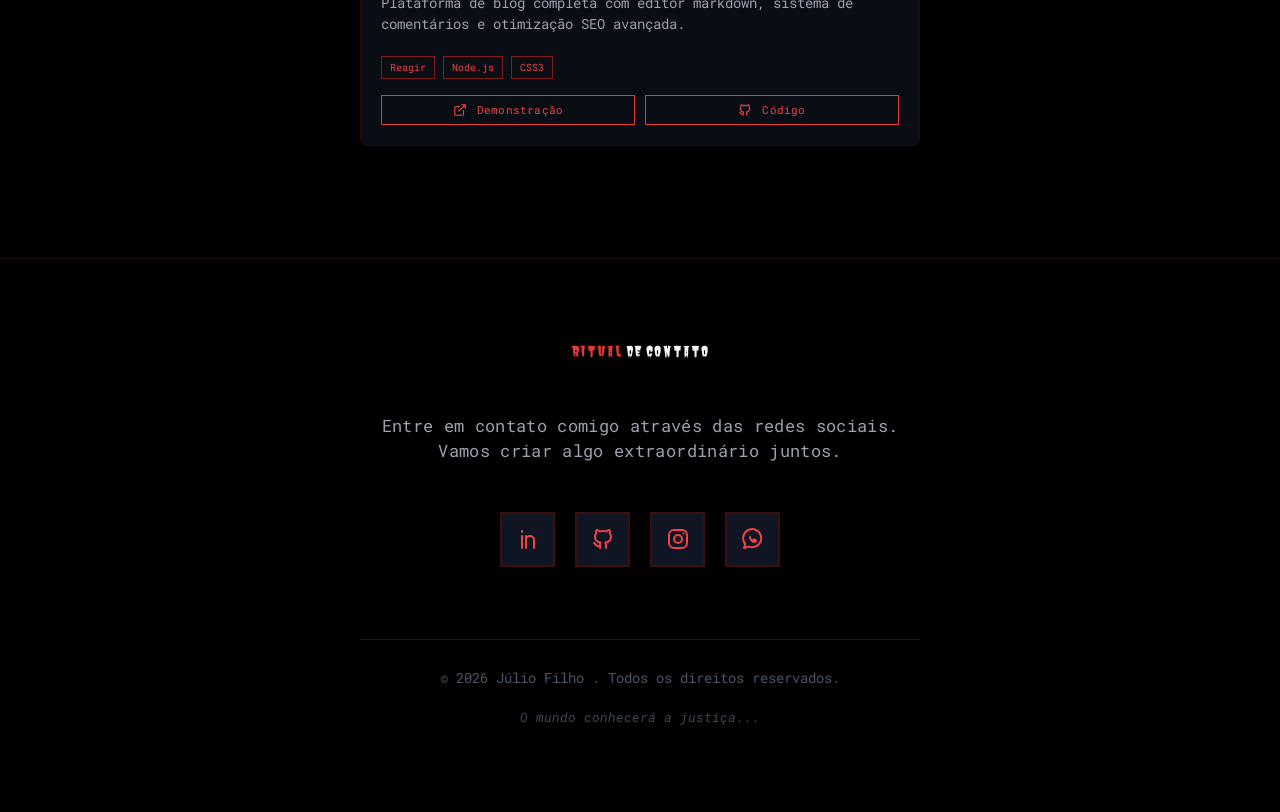
==== commit d36bdac0: "update index.html" ====
--- a/index.html
+++ b/index.html
@@ -65,7 +65,7 @@
       </div>
       
       <p class="pname">Júlio Filho</p>
-      <p class="handle2">@ KiyotakaDv</p>
+      <p class="handle2">@KiyotakaDv</p>
       <p class="bio">Como um estrategista do código, eu transformo ideias em realidade digital. Cada linha de código é escrita com precisão absoluta, cada projeto é executado com perfeição. Meu objetivo? Criar experiências web que deixem uma marca indelével.</p>
       <div class="meta">
         <div><svg class="i"><use href="#pin"/></svg>Brasil</div>
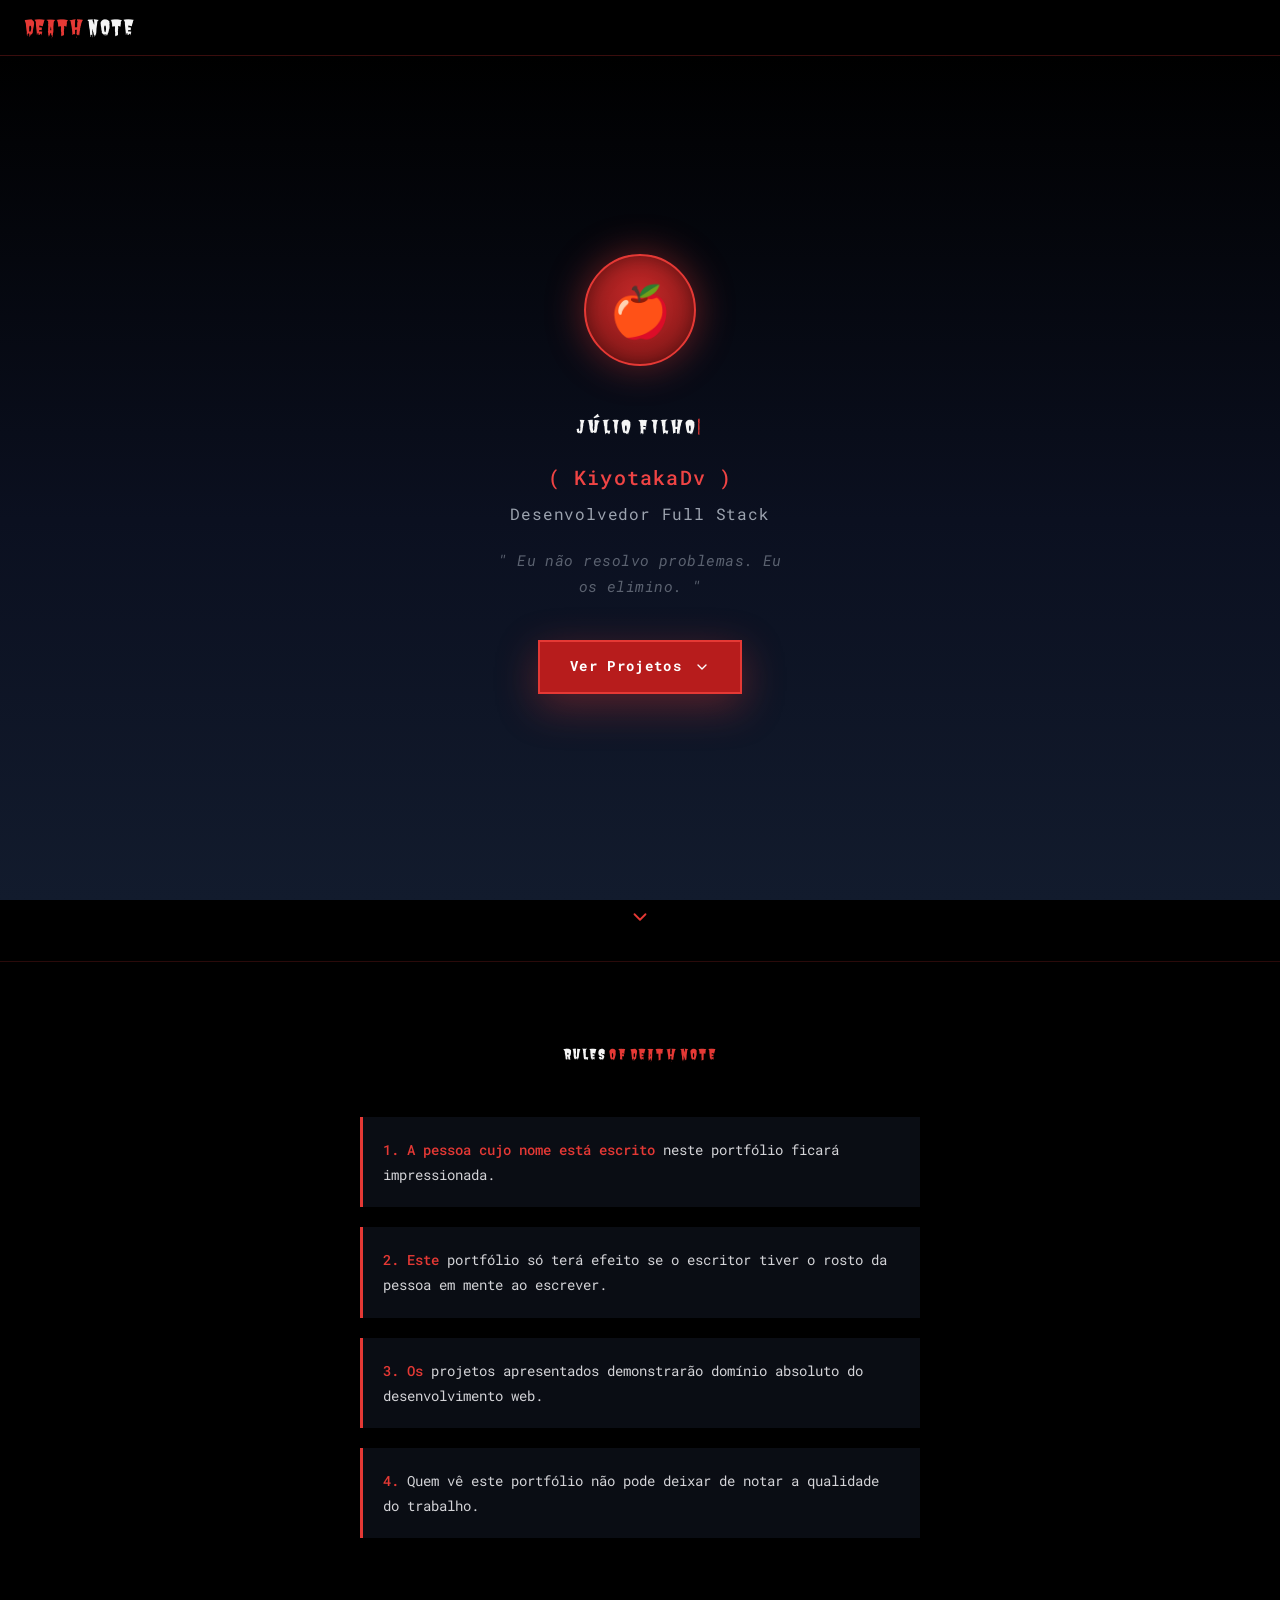
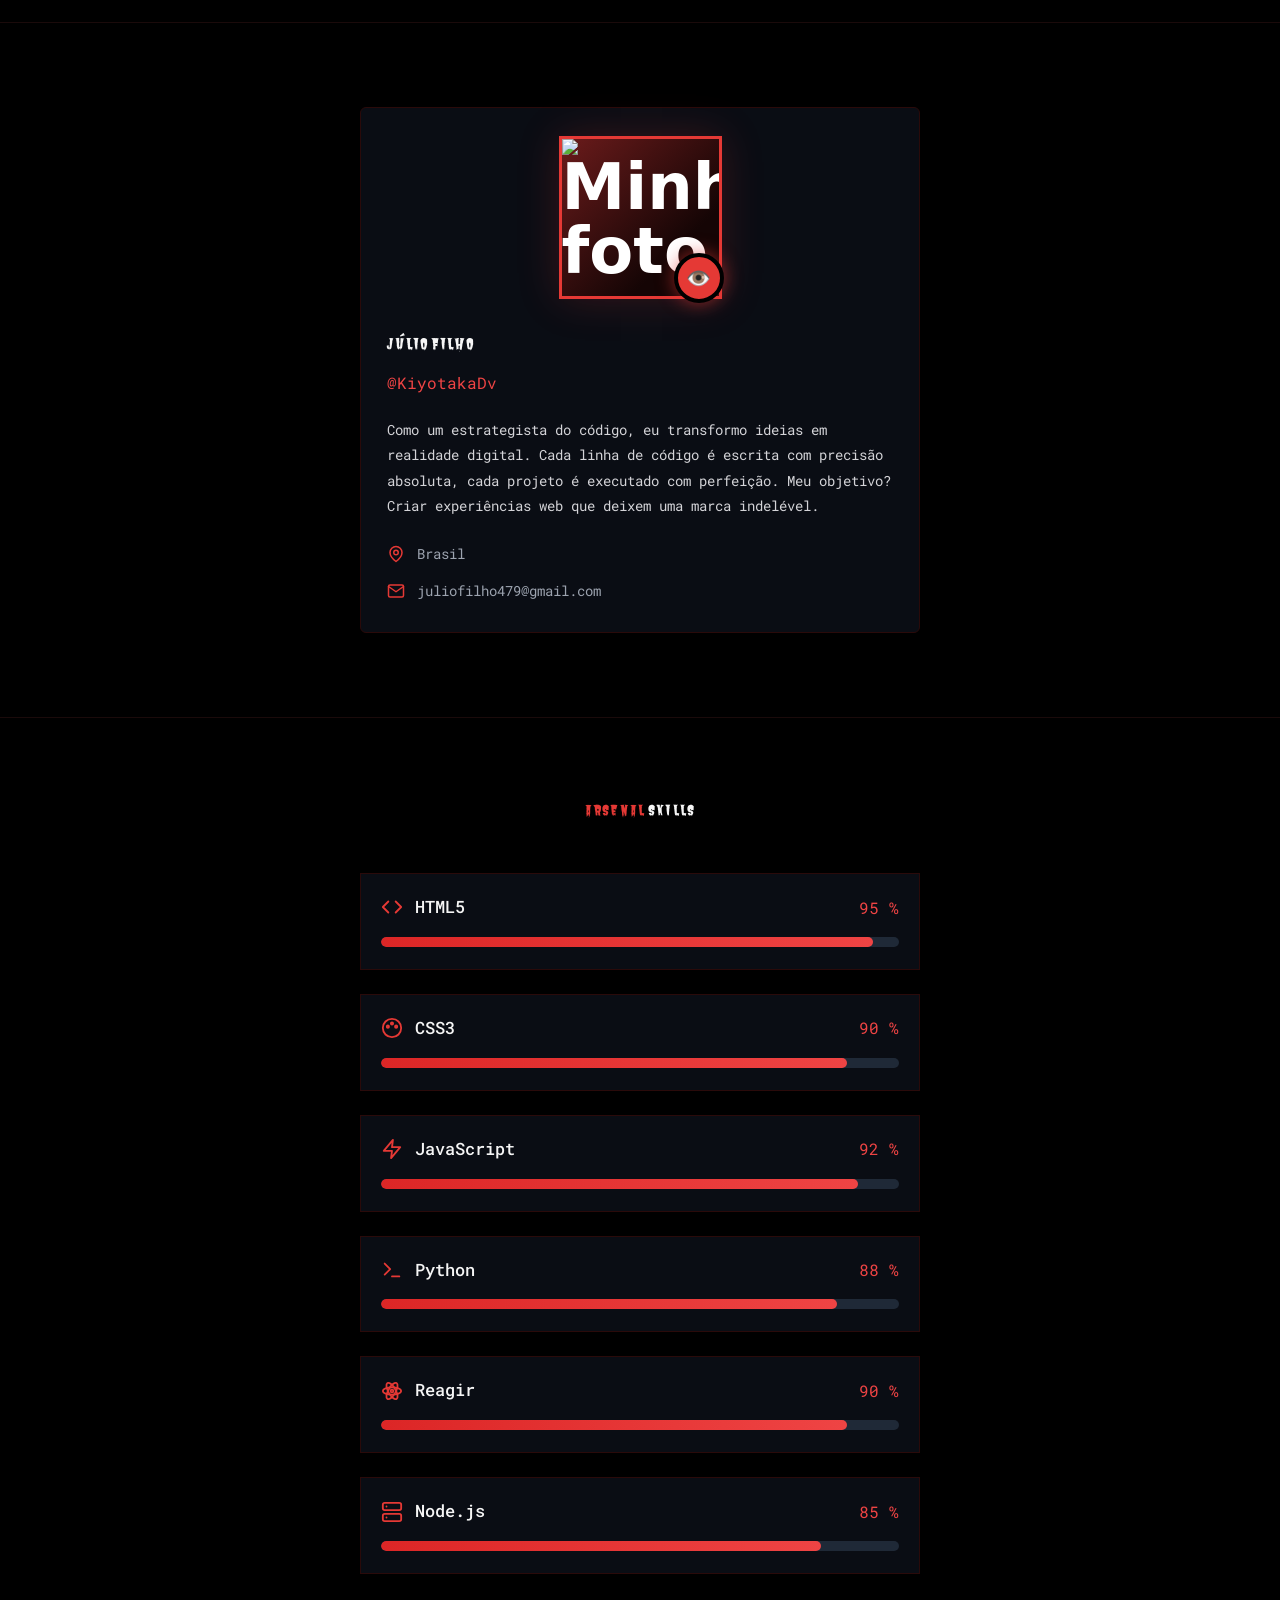
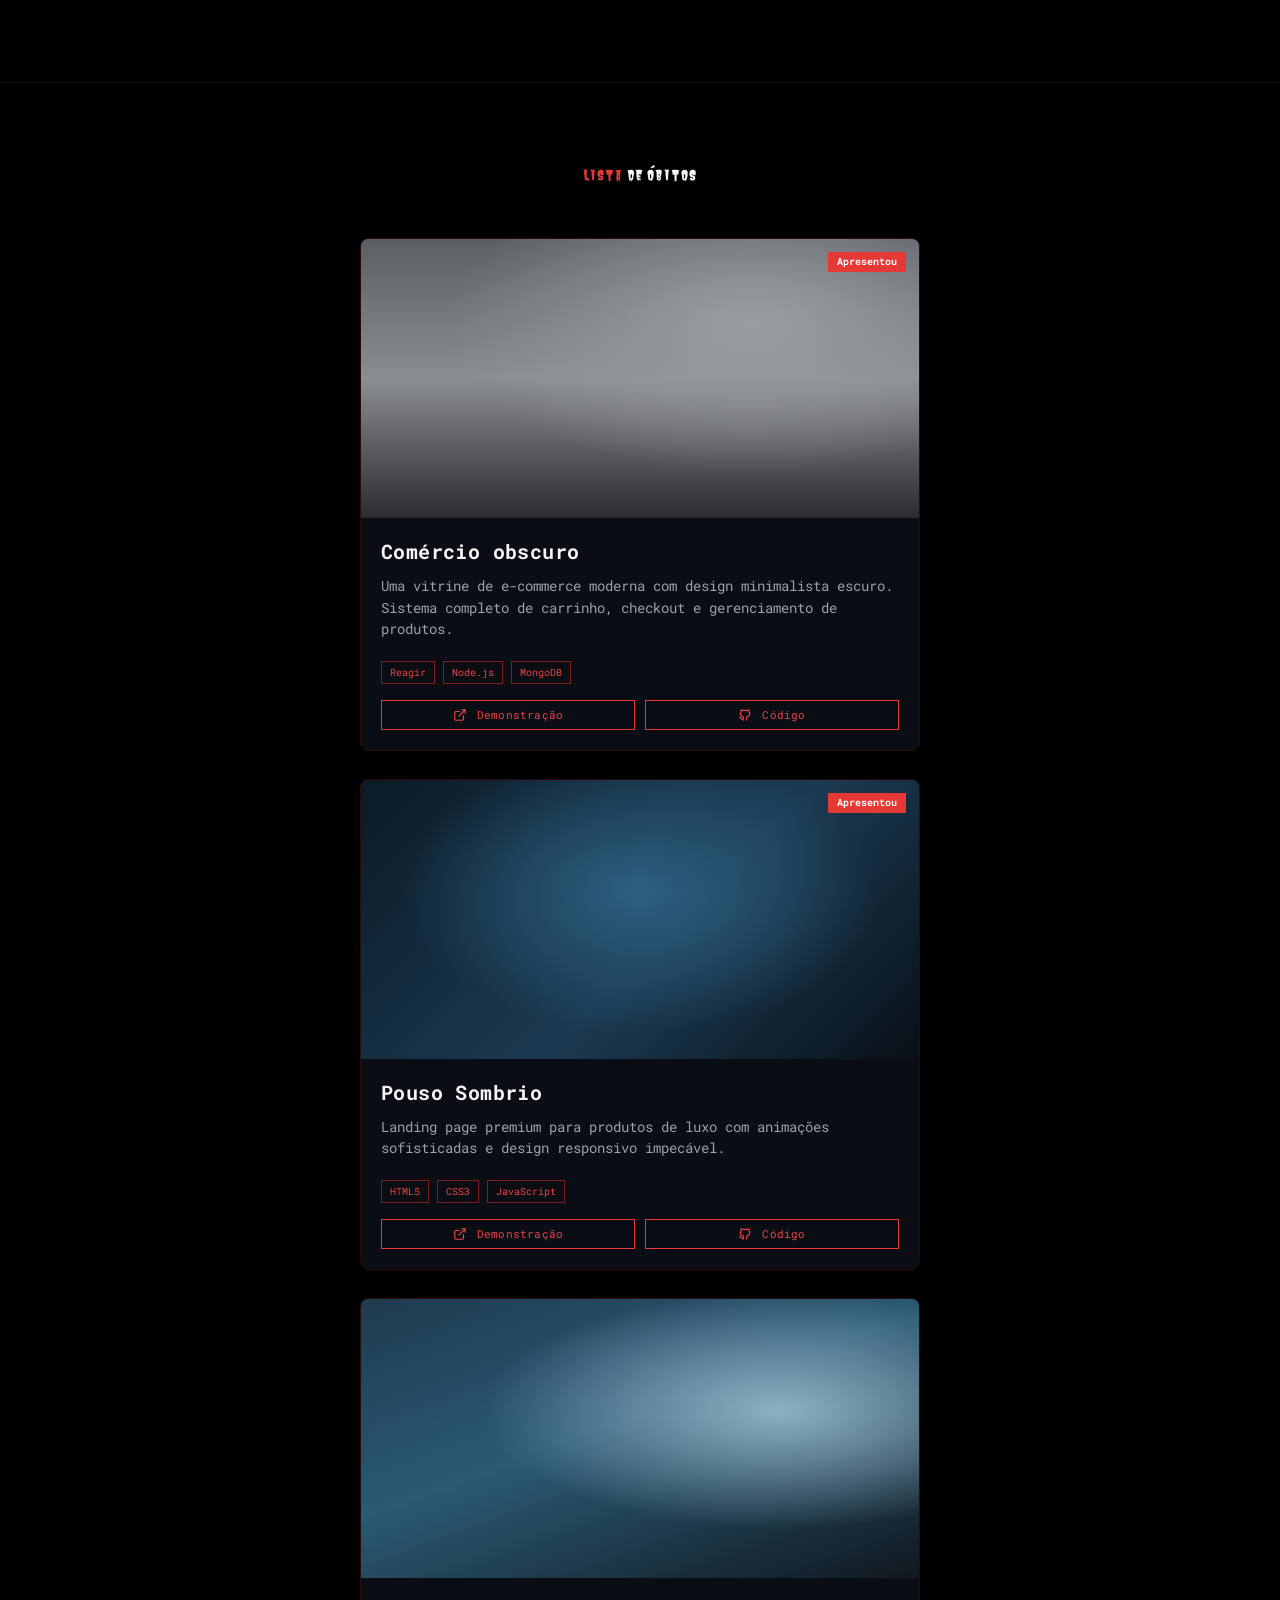
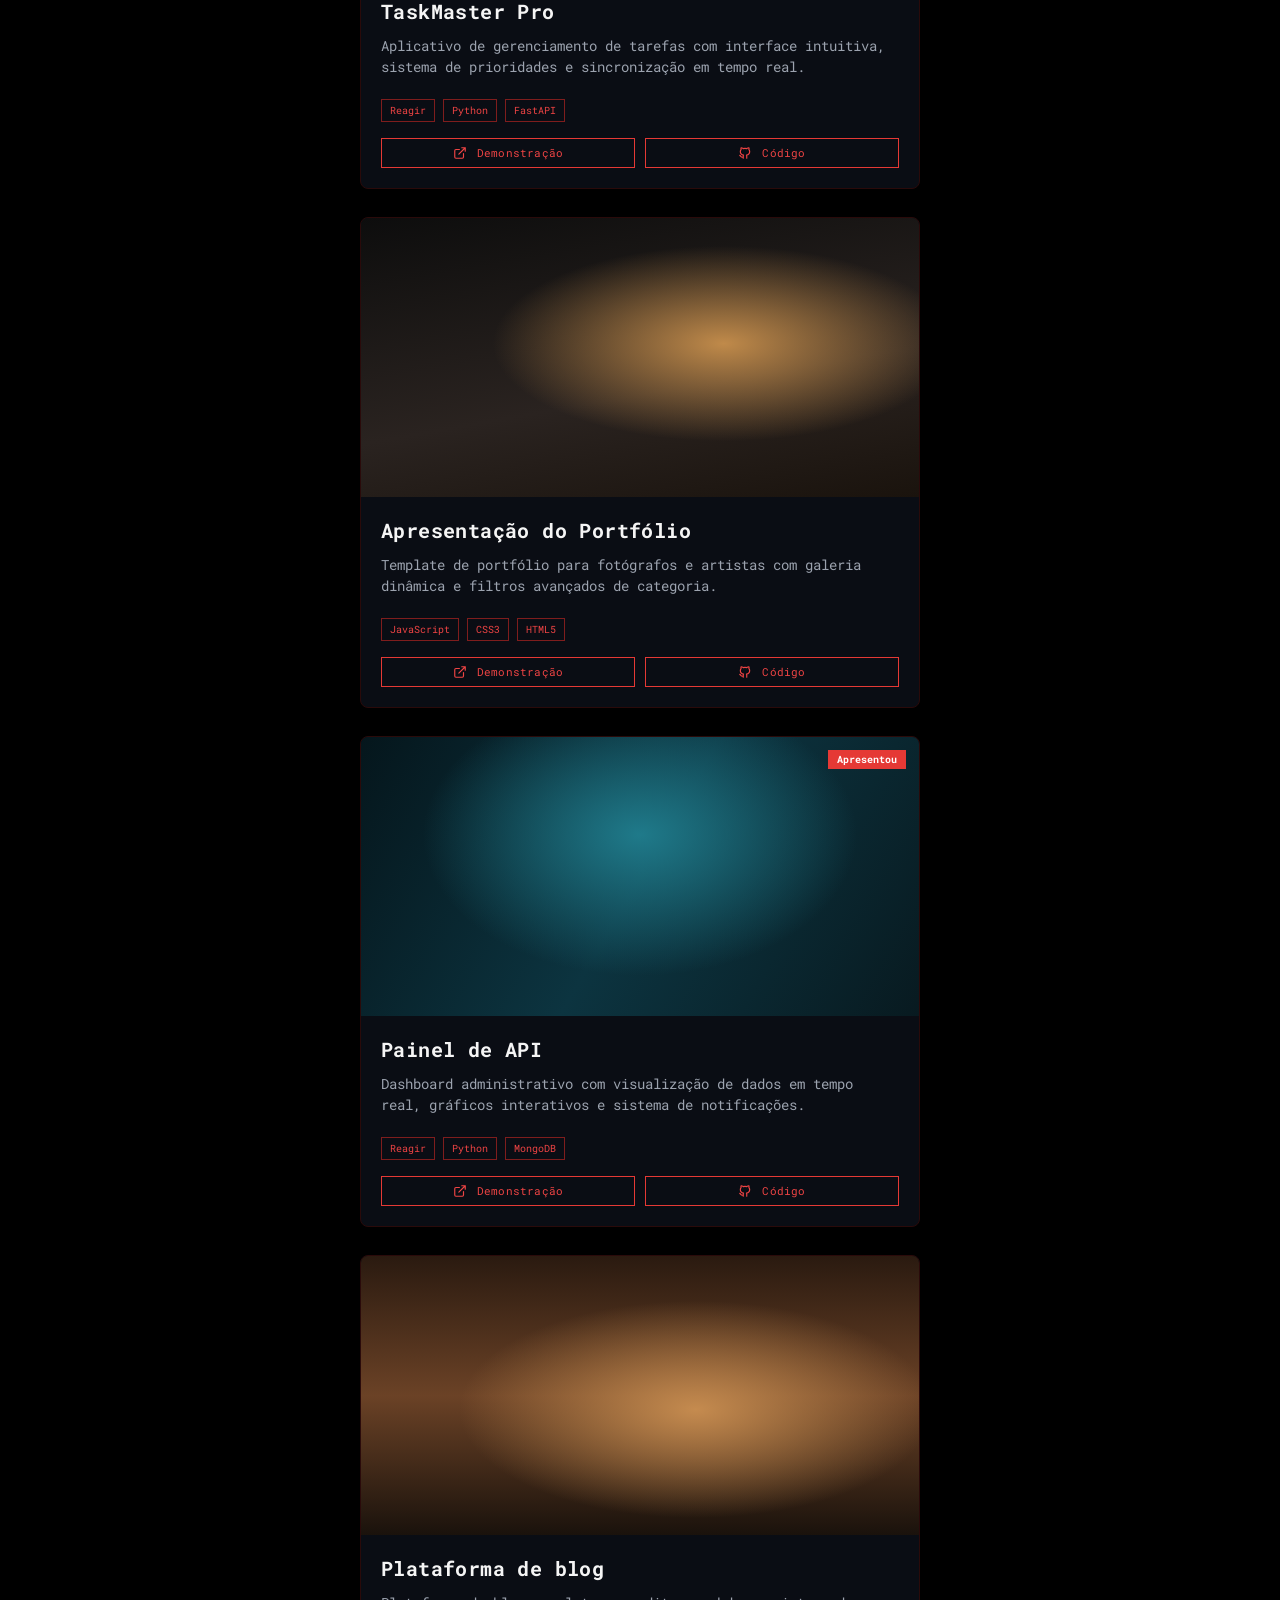
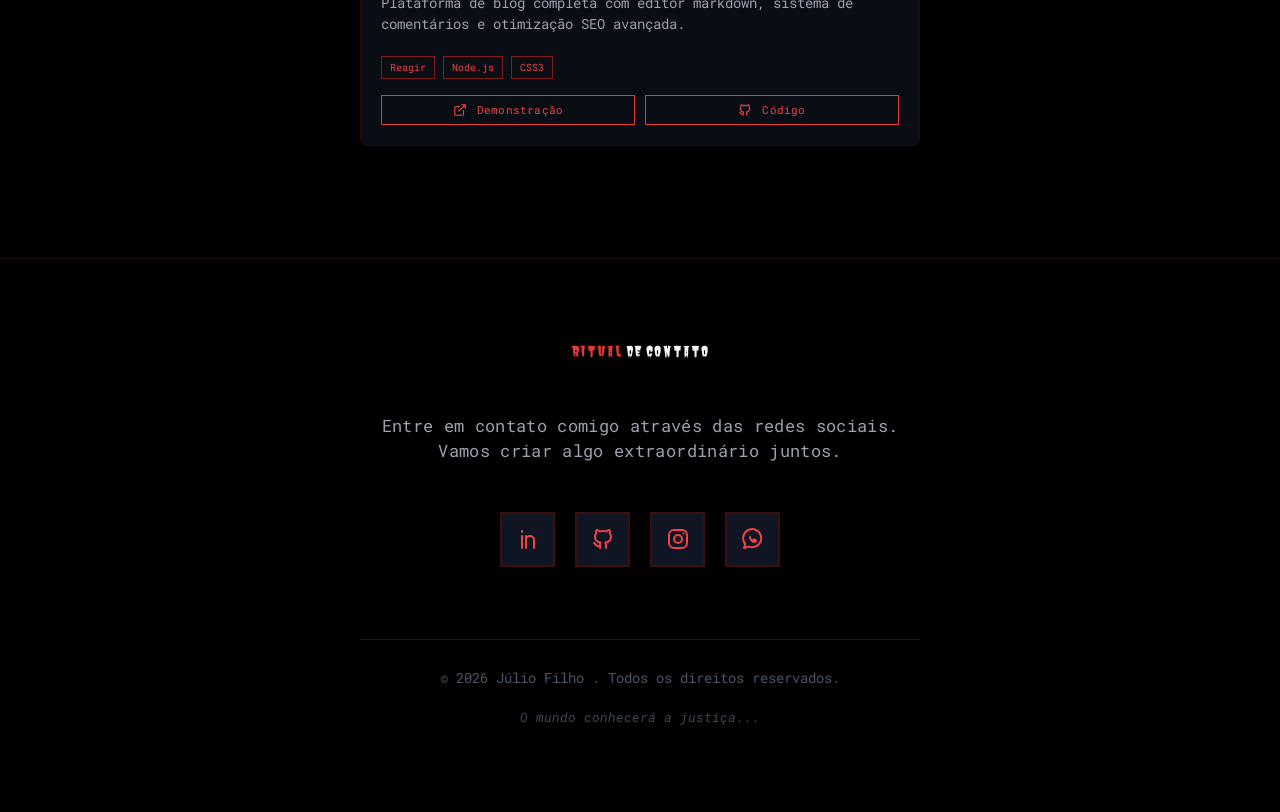
==== commit ed76f0f2: "update index.html" ====
--- a/index.html
+++ b/index.html
@@ -76,7 +76,7 @@
 </section>
 
 <section class="sec" id="arsenal">
-  <h2 class="title"><span class="r">Arsenal</span> <span class="w">de Armas</span></h2>
+  <h2 class="title"><span class="r">Arsenal</span> <span class="w">Skills</span></h2>
   <div class="wrap">
     <div class="skill"><div class="sk-h"><span class="sk-n"><svg class="i"><use href="#code"/></svg>HTML5</span><span class="pct">95 %</span></div><div class="bar"><i style="width:95%"></i></div></div>
     <div class="skill"><div class="sk-h"><span class="sk-n"><svg class="i"><use href="#pal"/></svg>CSS3</span><span class="pct">90 %</span></div><div class="bar"><i style="width:90%"></i></div></div>
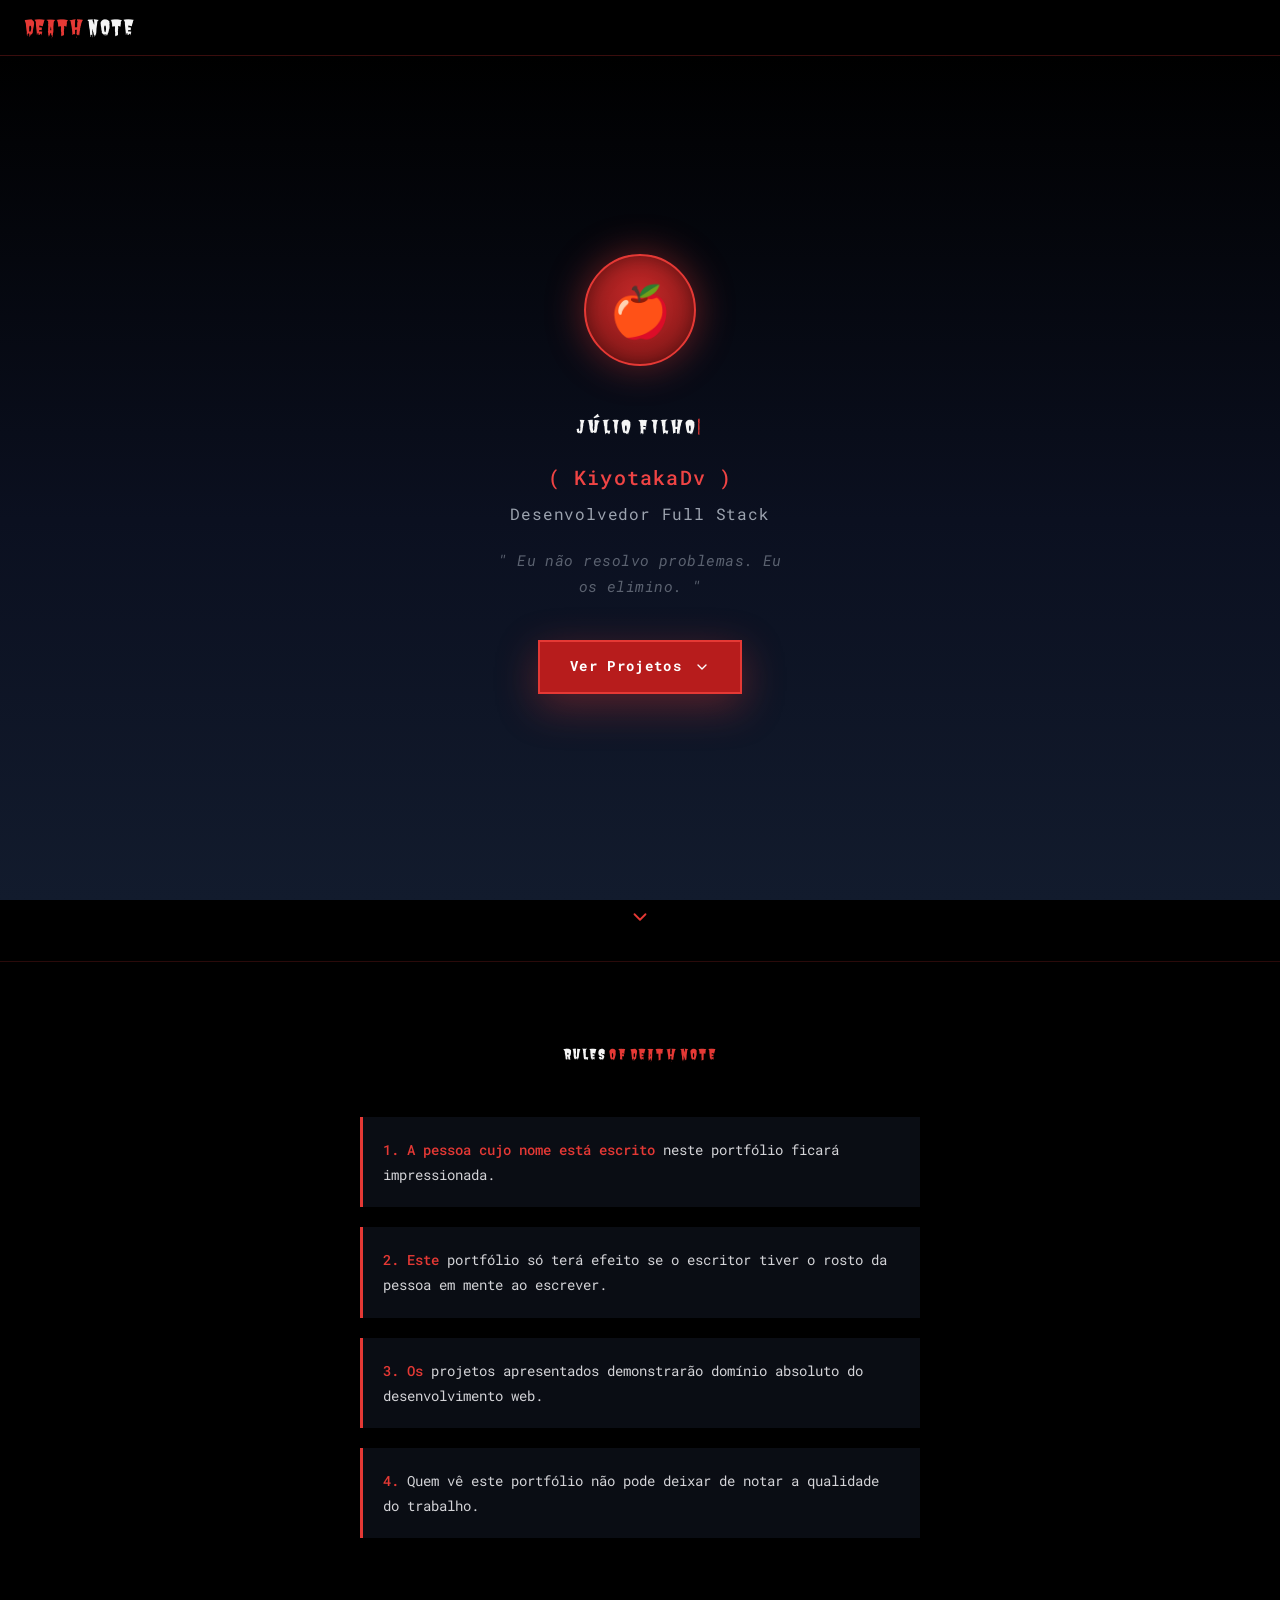
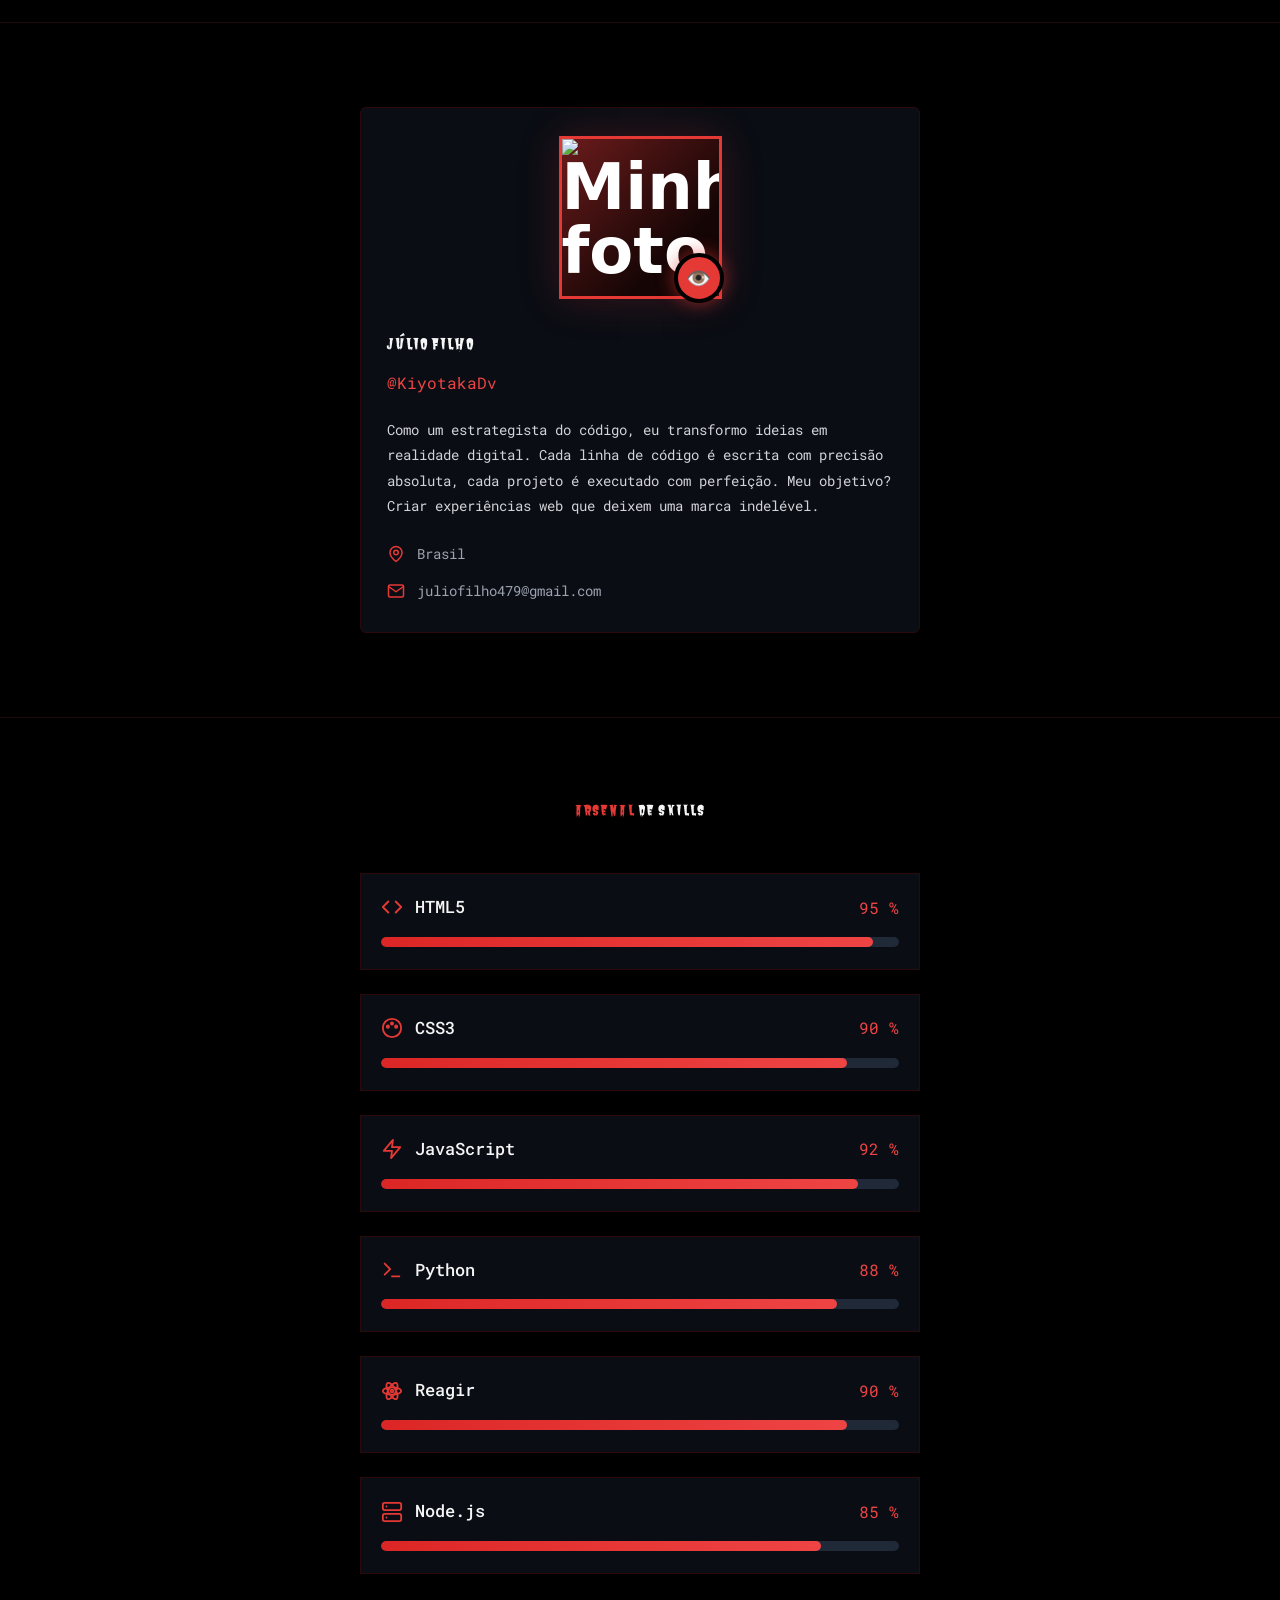
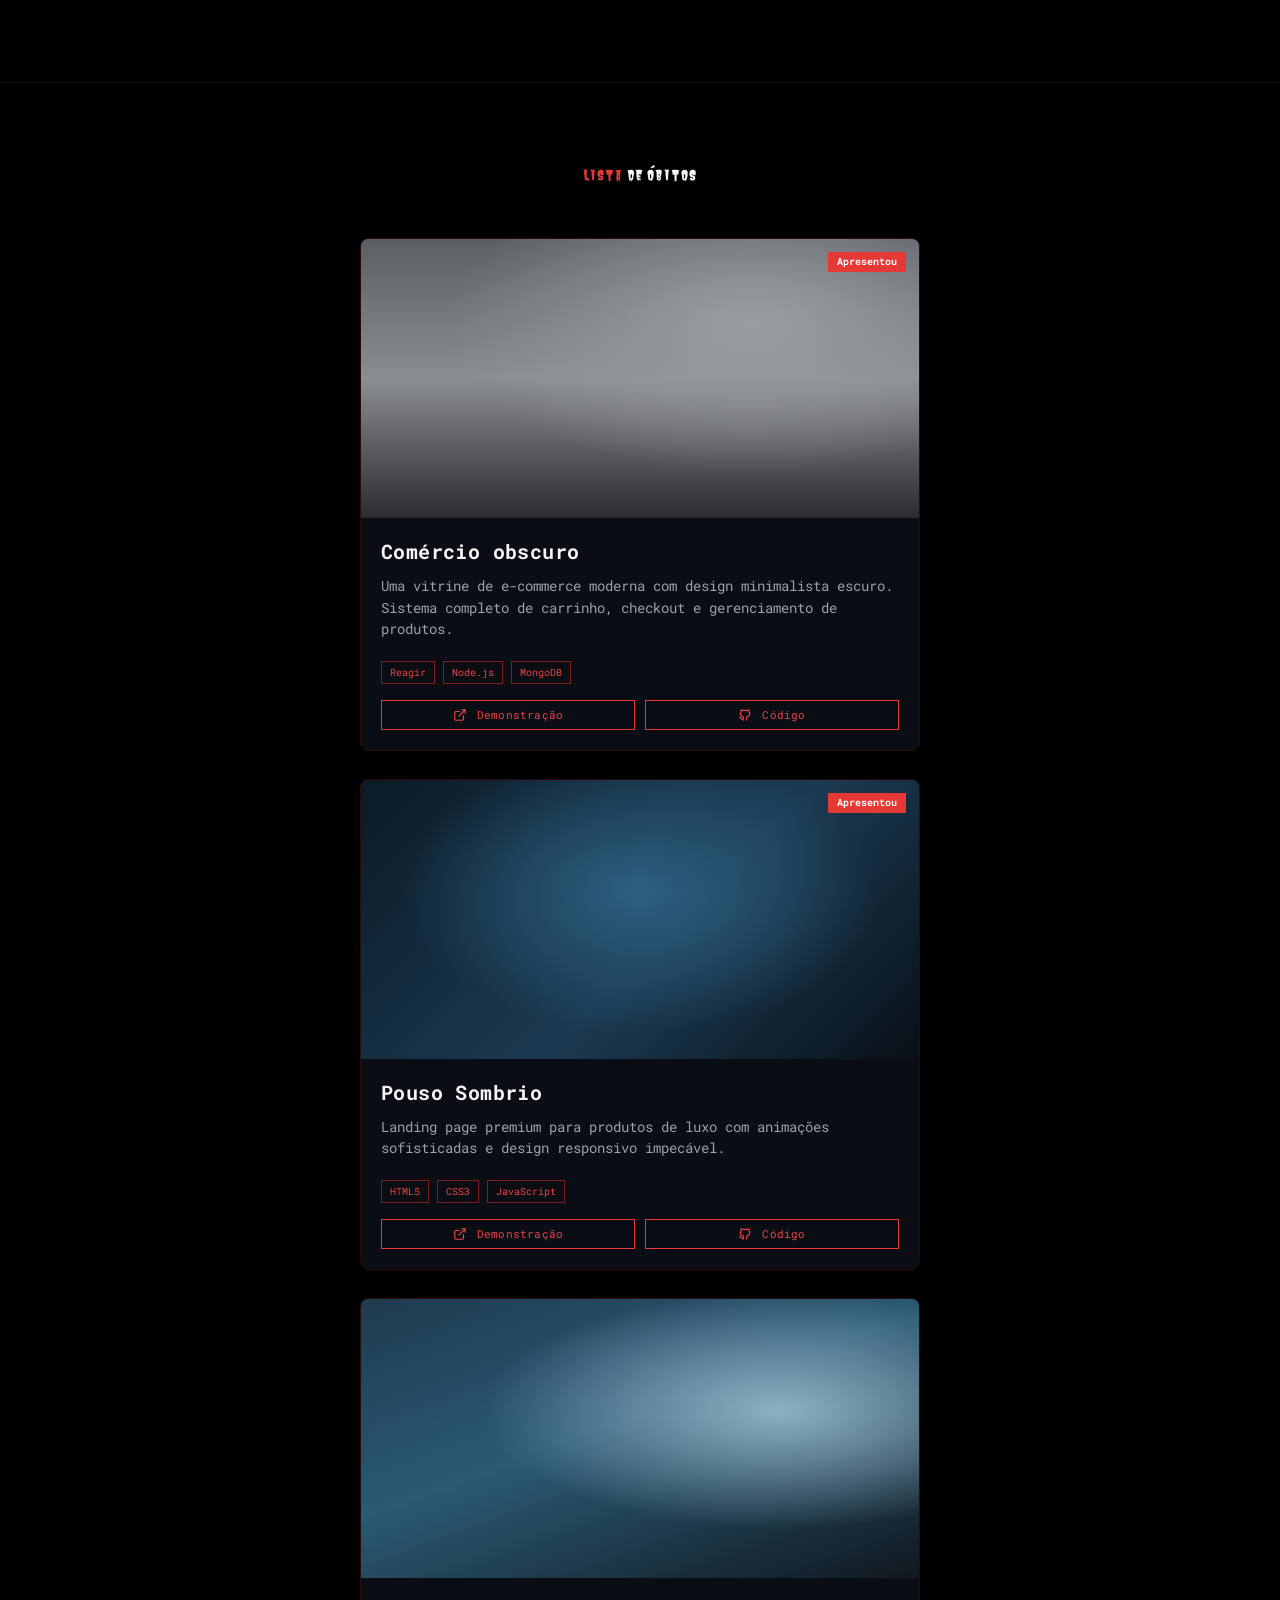
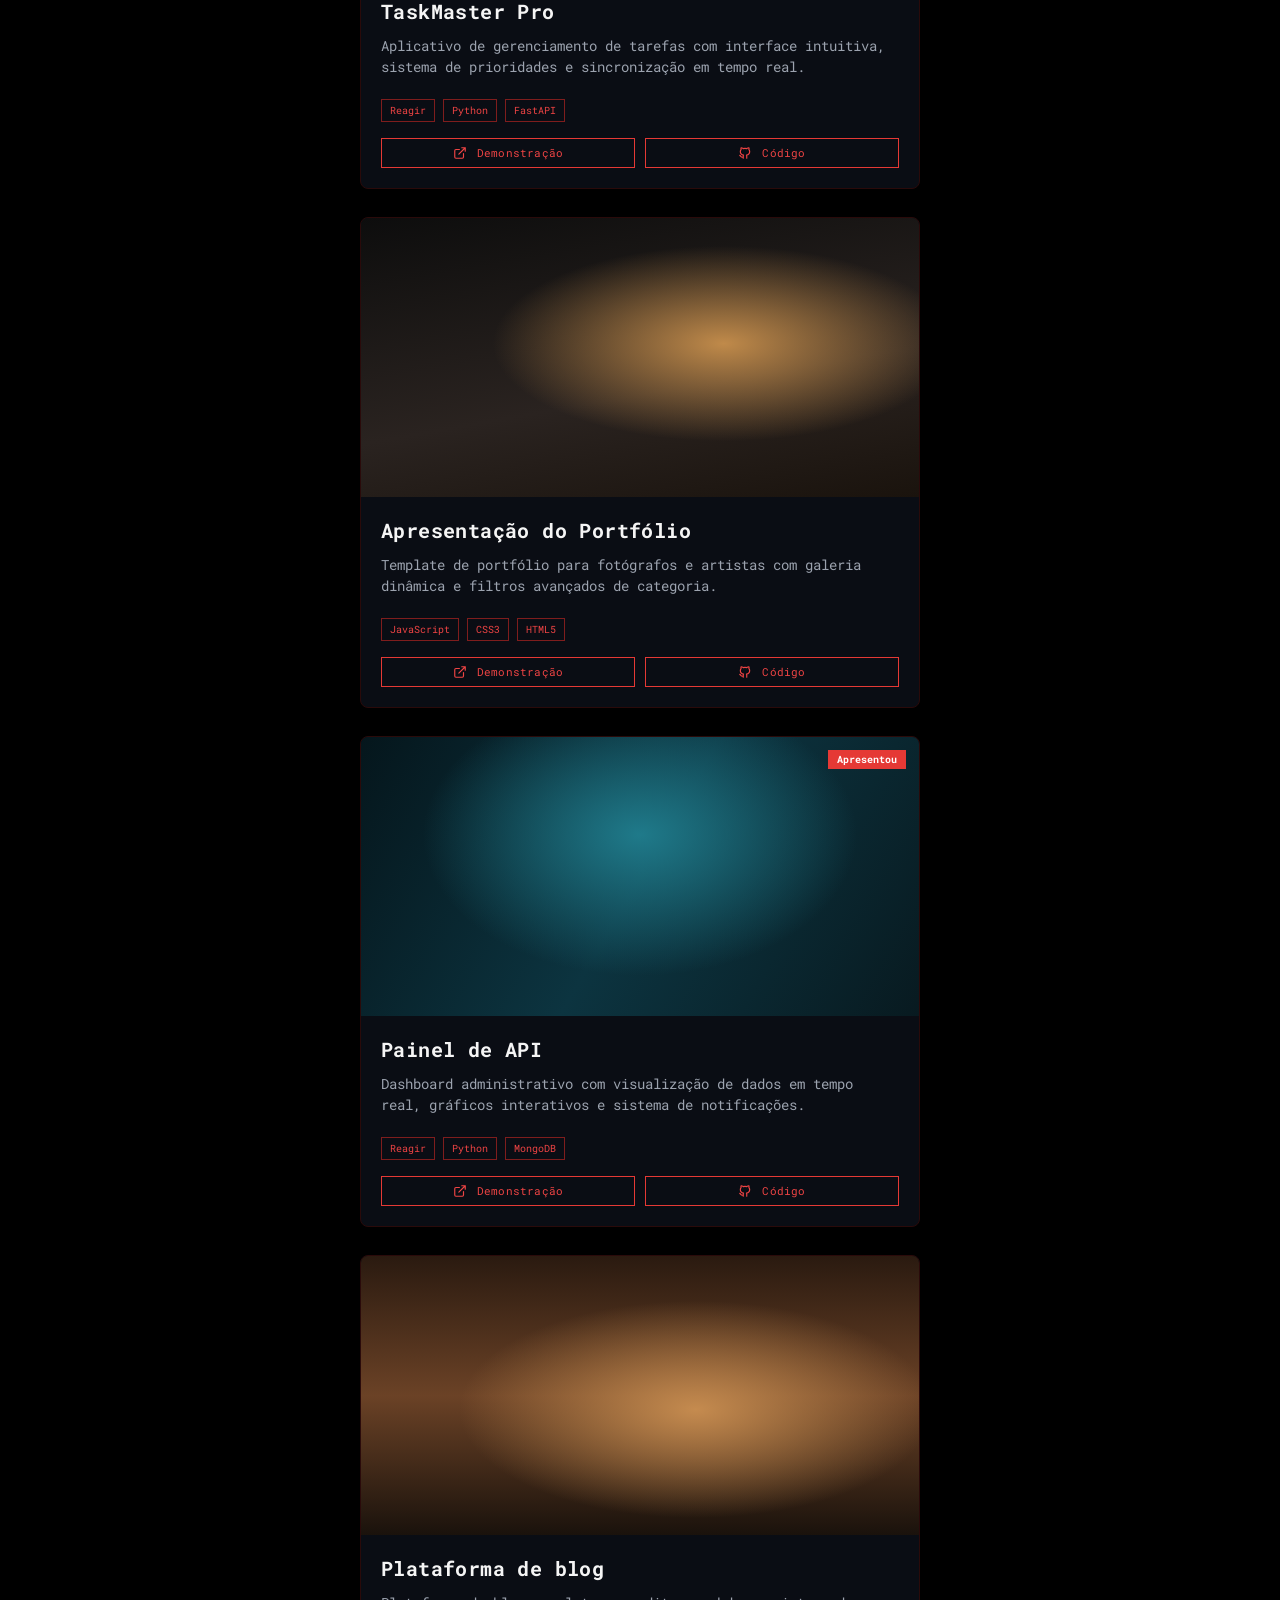
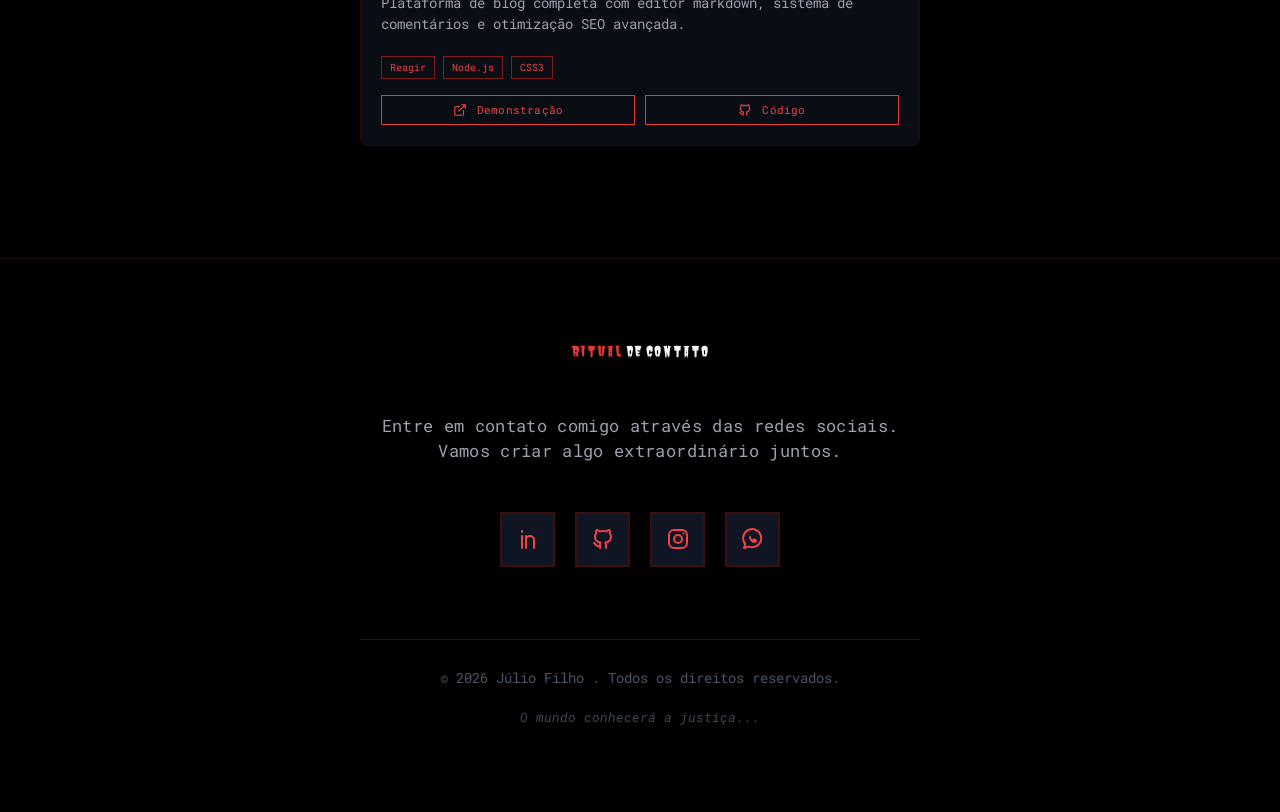
==== commit 6447aec8: "update index.html" ====
--- a/index.html
+++ b/index.html
@@ -76,7 +76,7 @@
 </section>
 
 <section class="sec" id="arsenal">
-  <h2 class="title"><span class="r">Arsenal</span> <span class="w">Skills</span></h2>
+  <h2 class="title"><span class="r">Arsenal</span> <span class="w">De Skills</span></h2>
   <div class="wrap">
     <div class="skill"><div class="sk-h"><span class="sk-n"><svg class="i"><use href="#code"/></svg>HTML5</span><span class="pct">95 %</span></div><div class="bar"><i style="width:95%"></i></div></div>
     <div class="skill"><div class="sk-h"><span class="sk-n"><svg class="i"><use href="#pal"/></svg>CSS3</span><span class="pct">90 %</span></div><div class="bar"><i style="width:90%"></i></div></div>
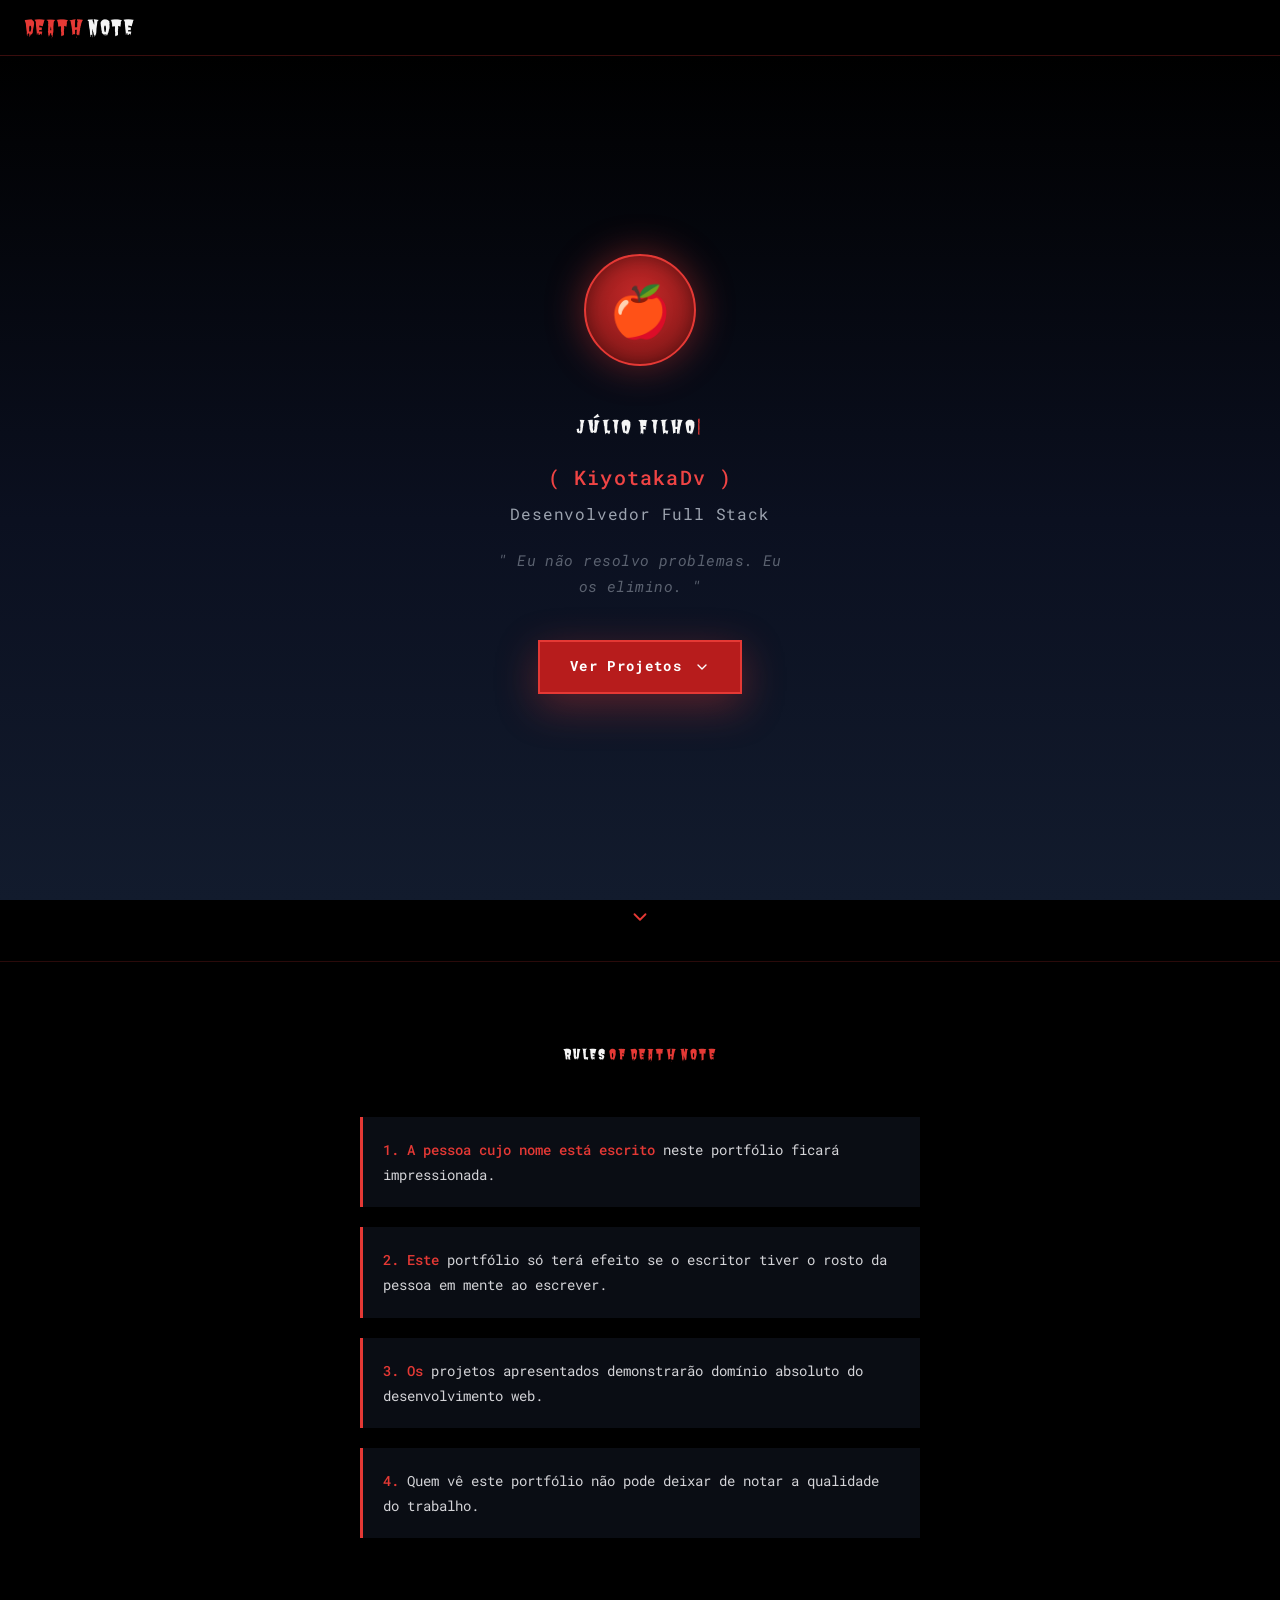
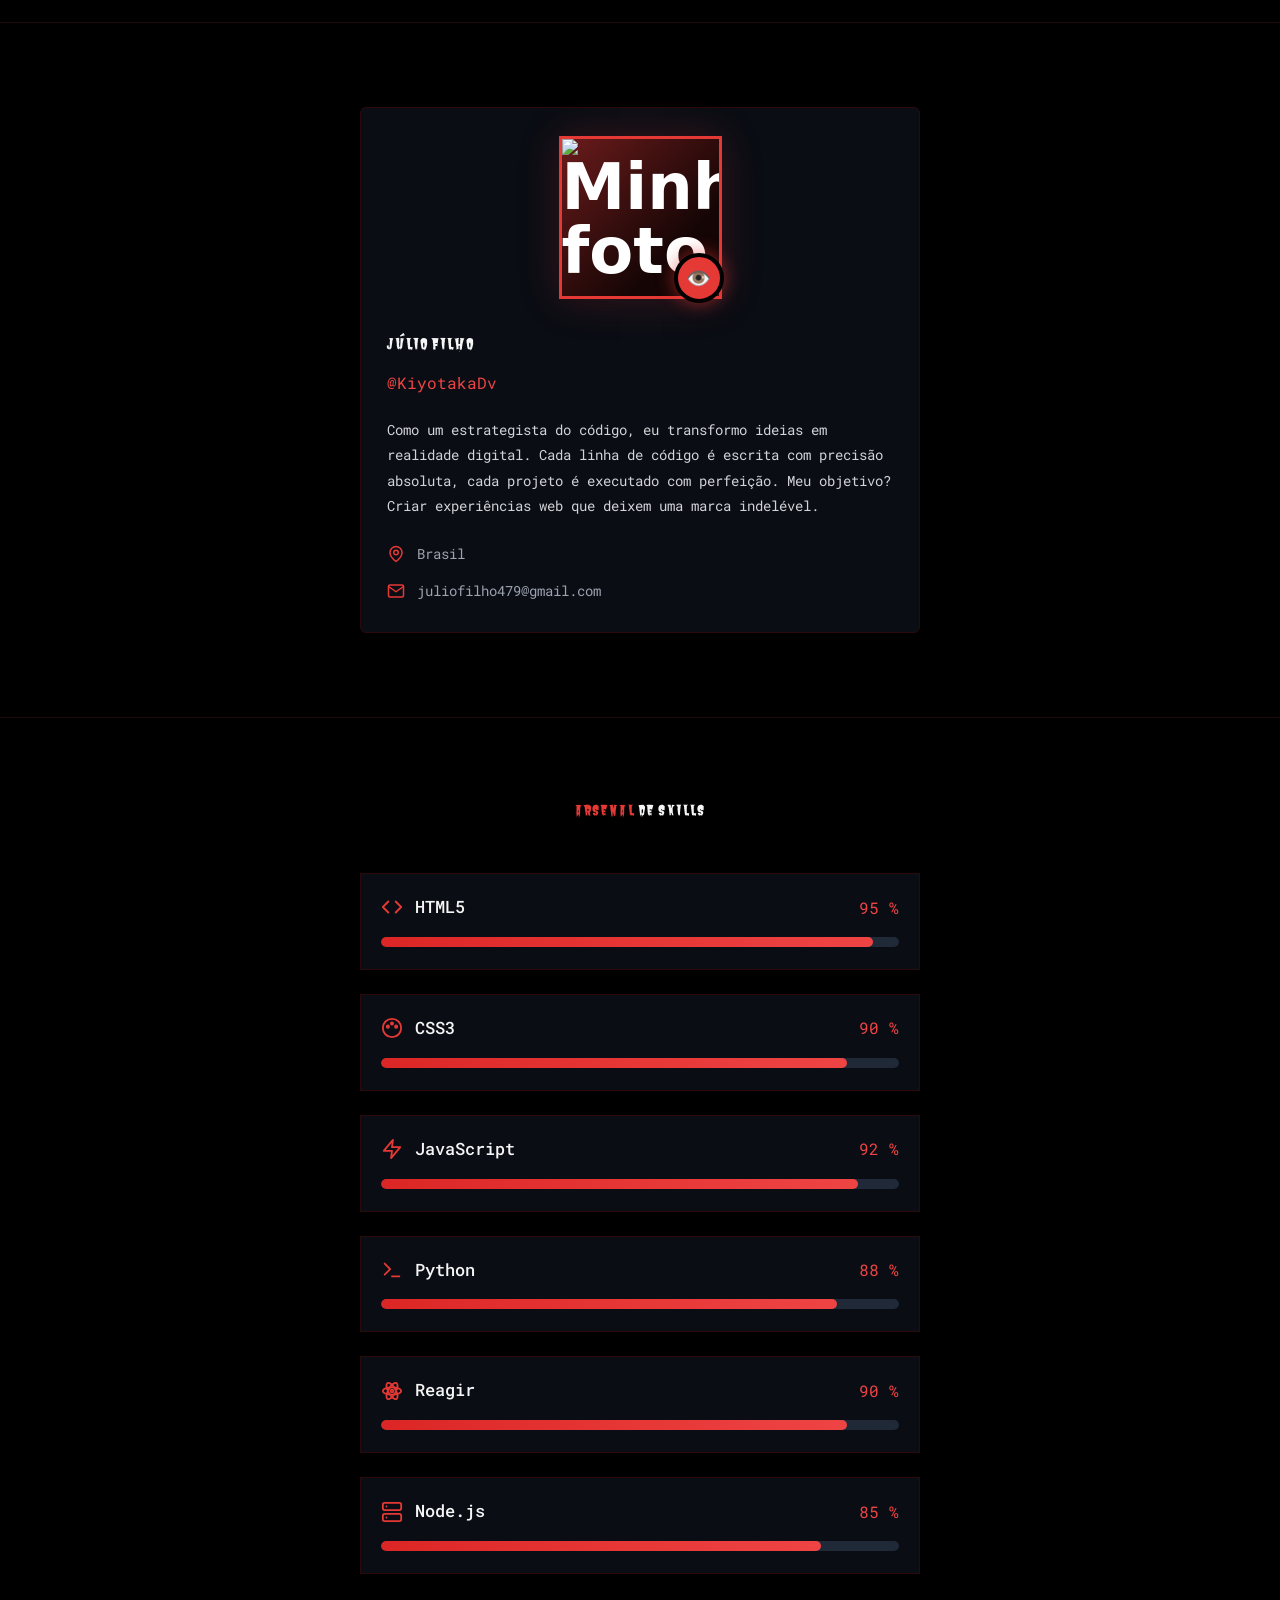
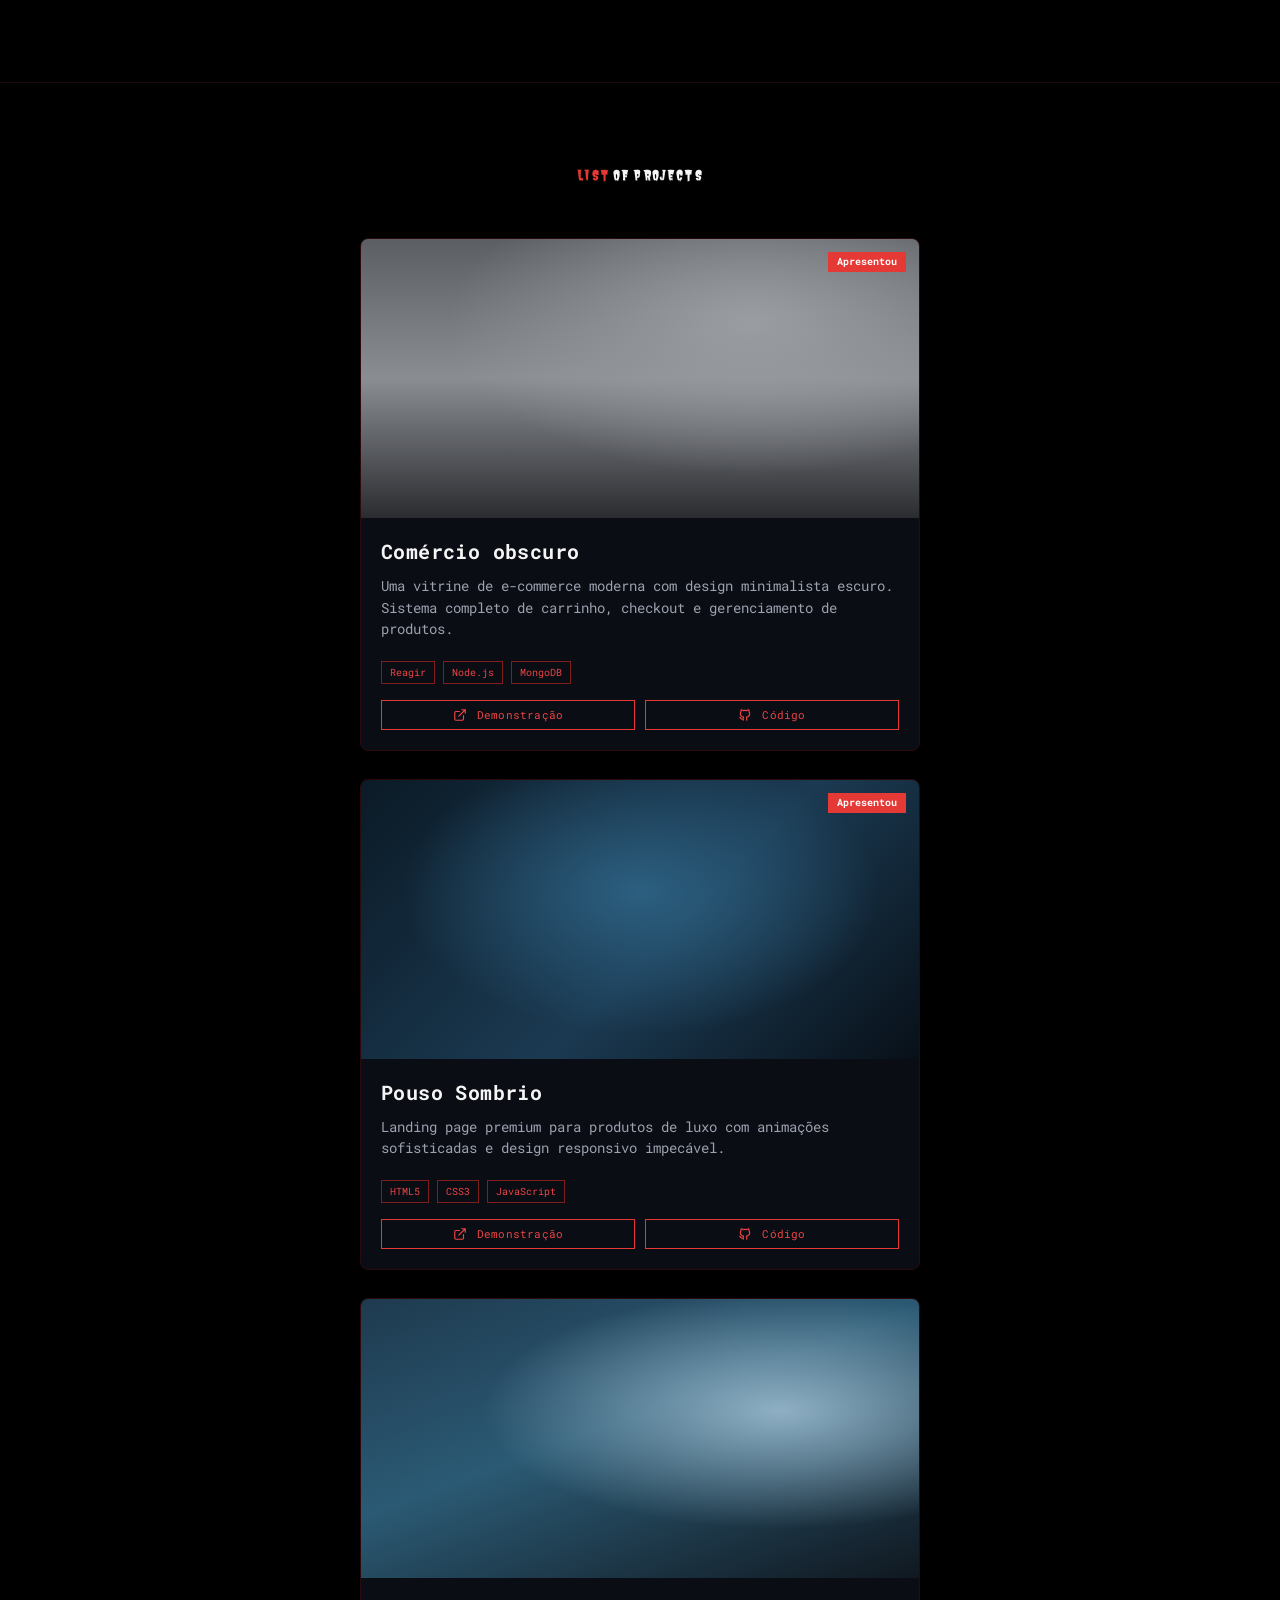
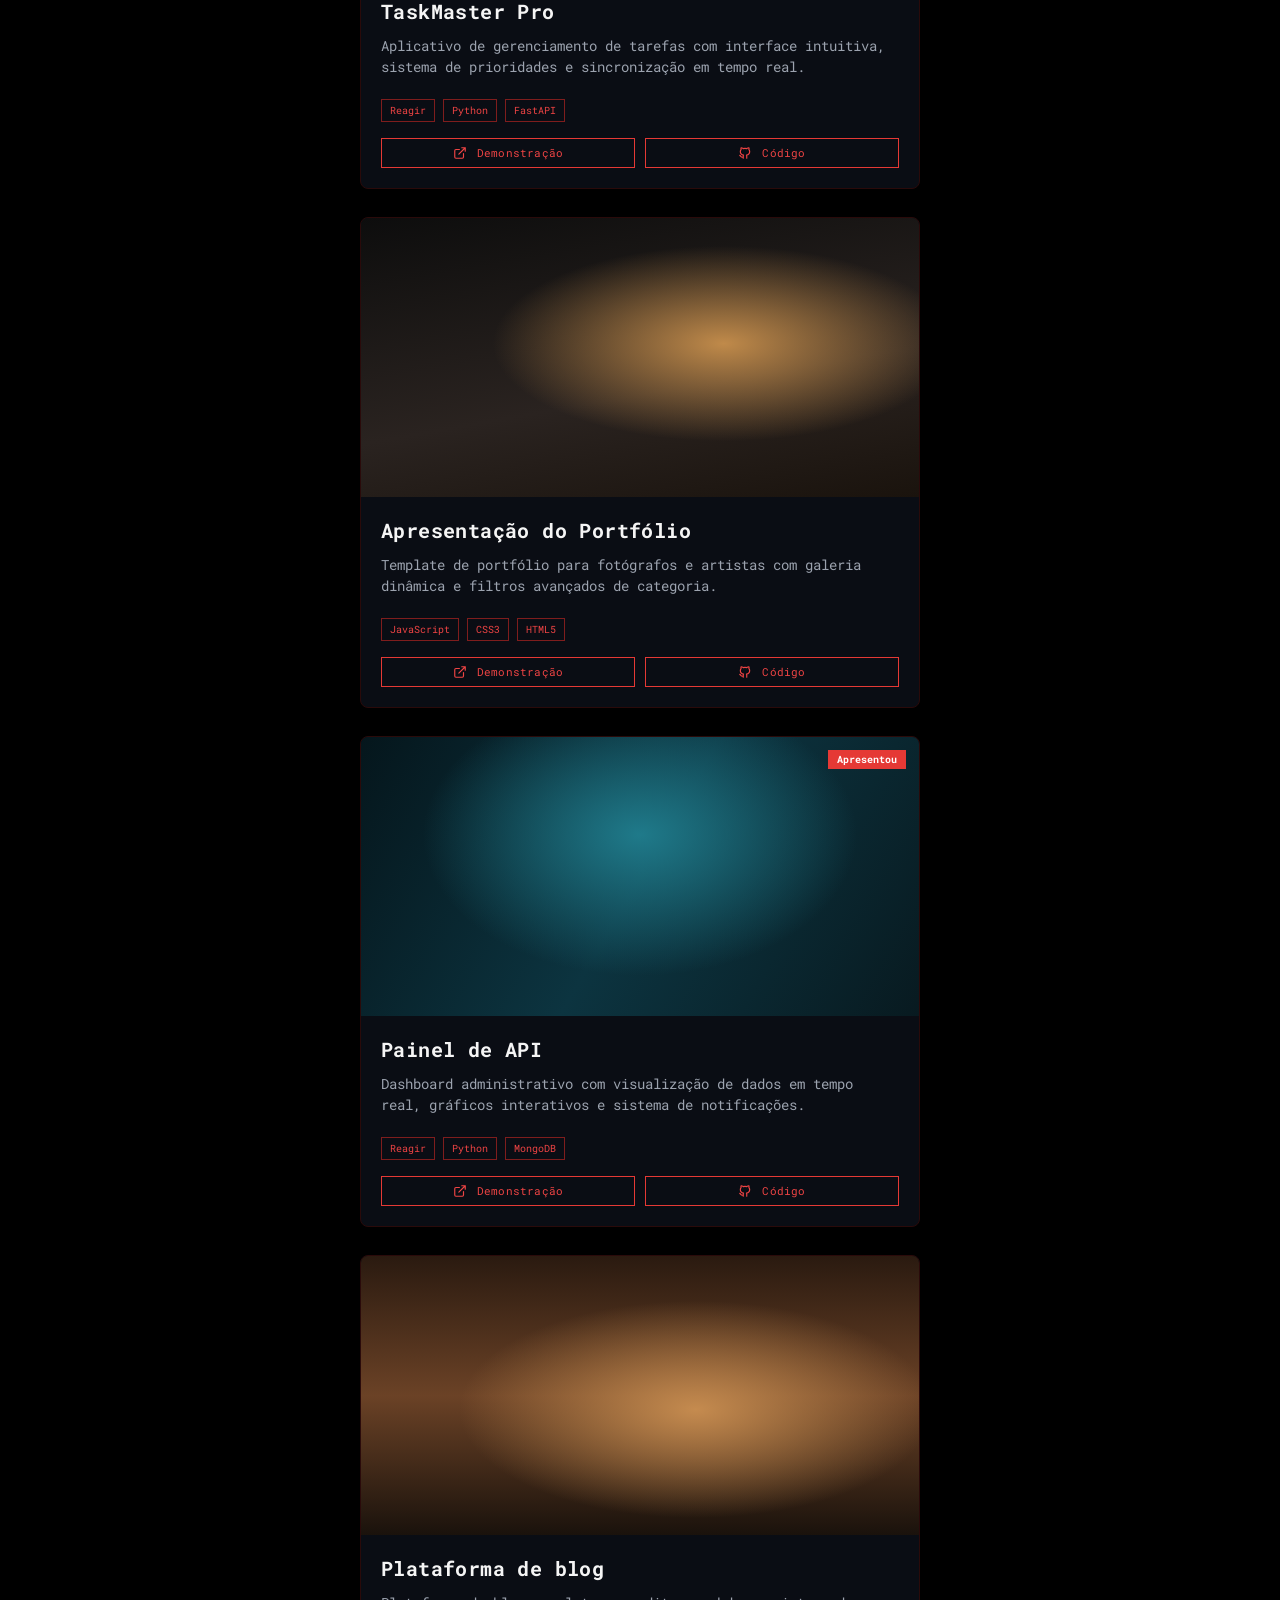
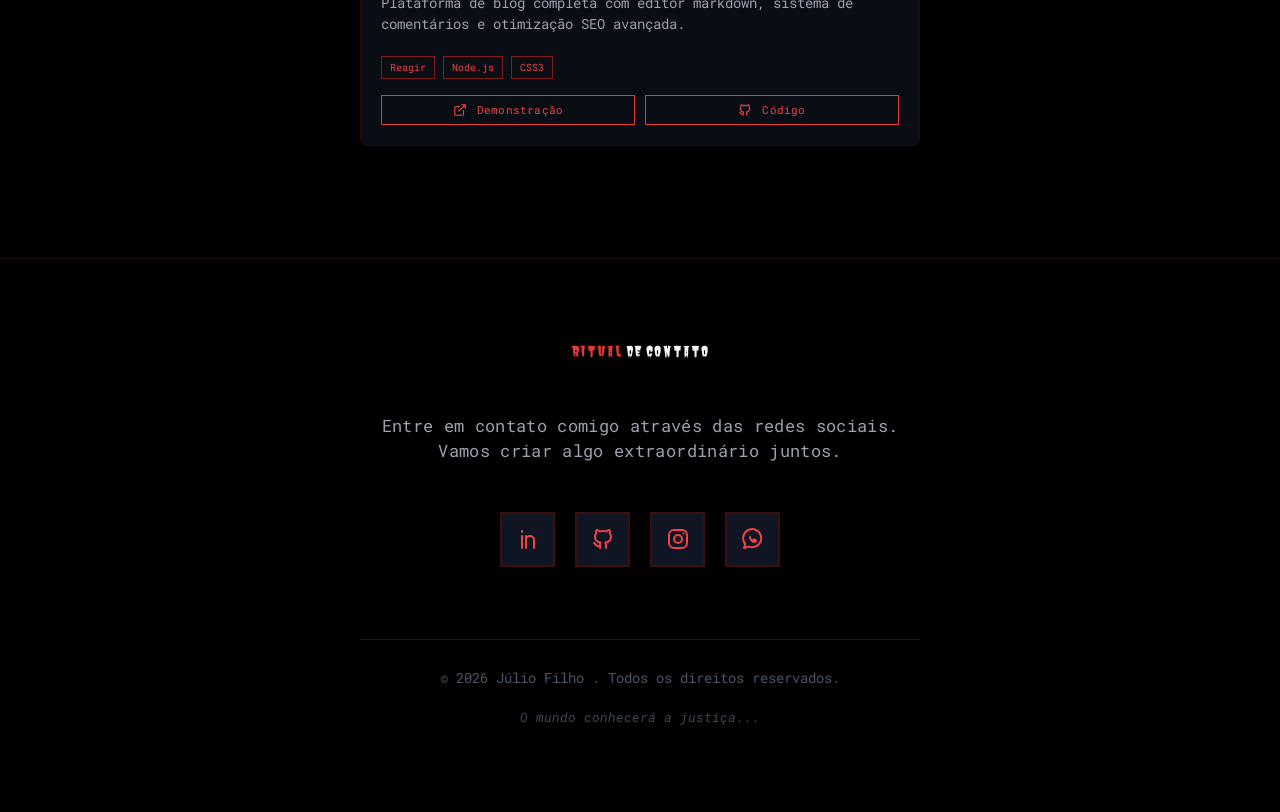
==== commit 003f921e: "update index.html" ====
--- a/index.html
+++ b/index.html
@@ -88,7 +88,7 @@
 </section>
 
 <section class="sec" id="projetos">
-  <h2 class="title"><span class="r">Lista</span> <span class="w">de Óbitos</span></h2>
+  <h2 class="title"><span class="r">List</span> <span class="w">of projects</span></h2>
   <div class="wrap">
 
     <article class="proj">
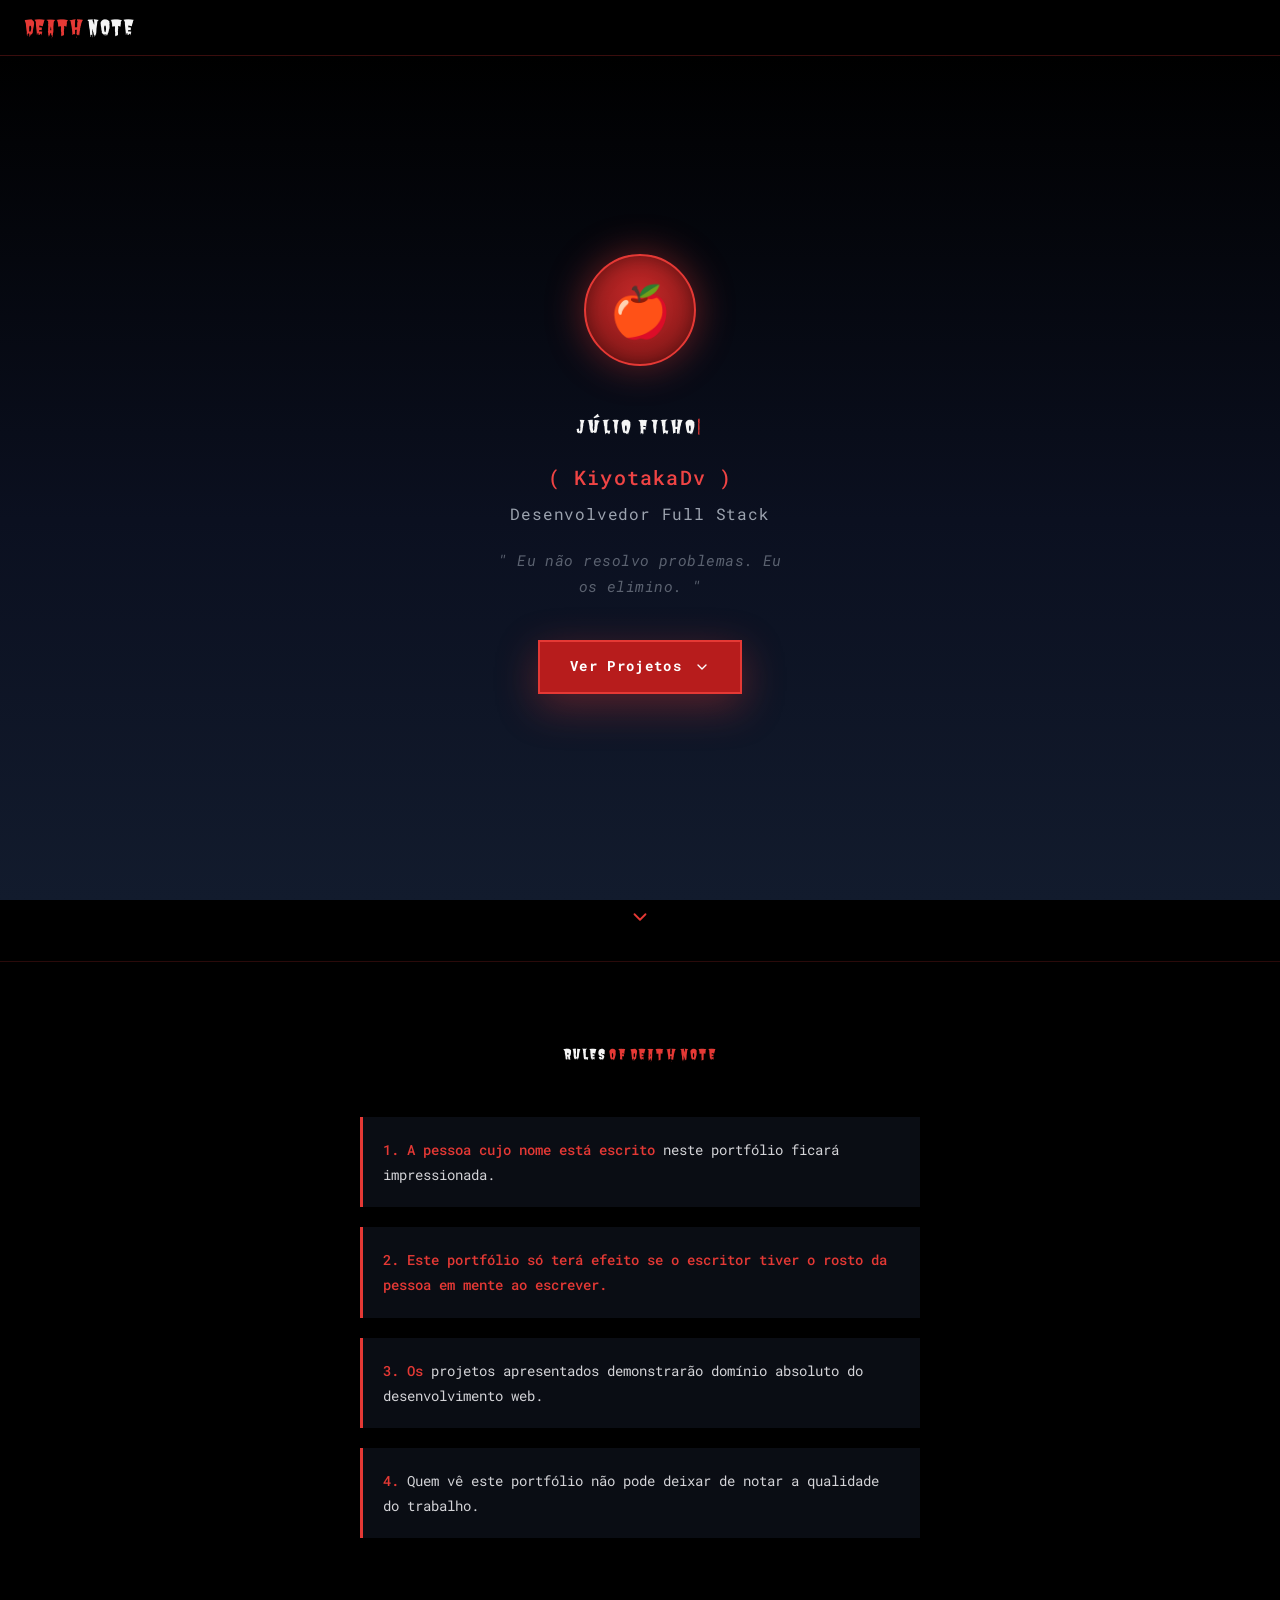
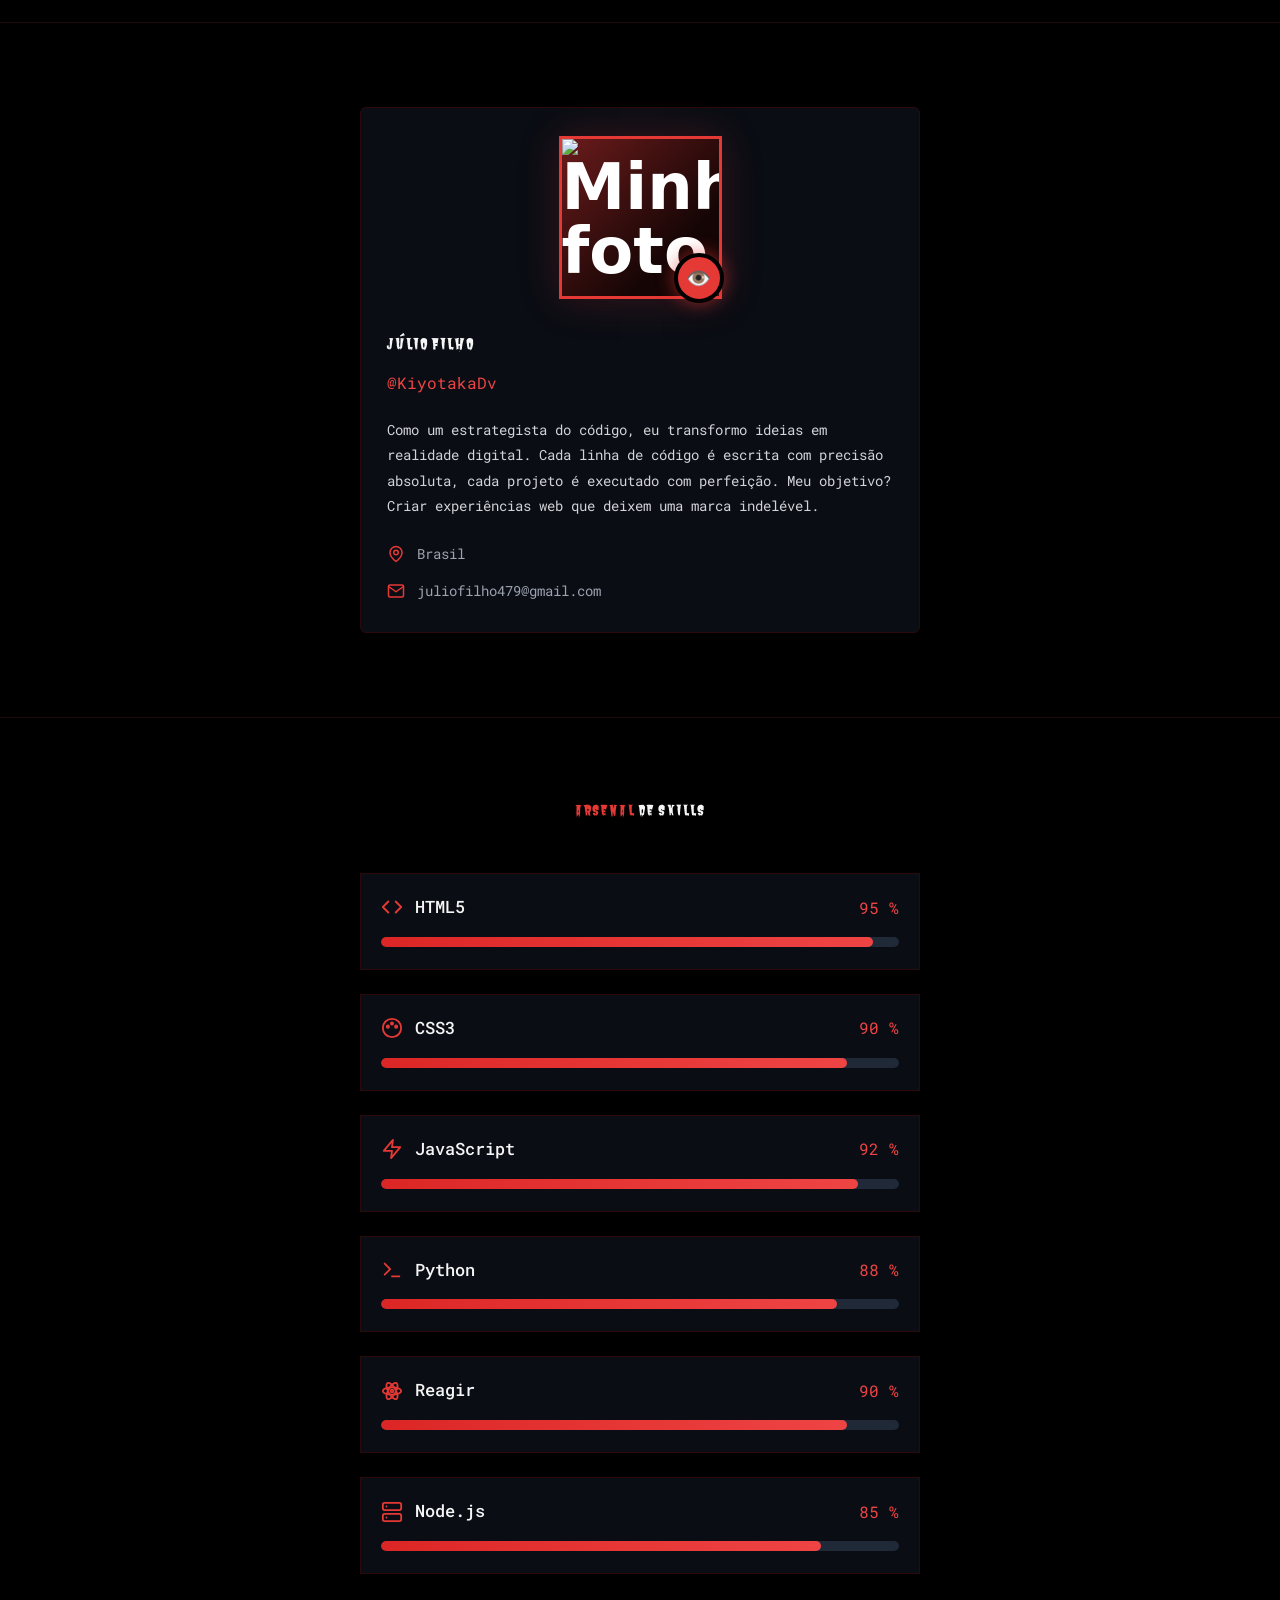
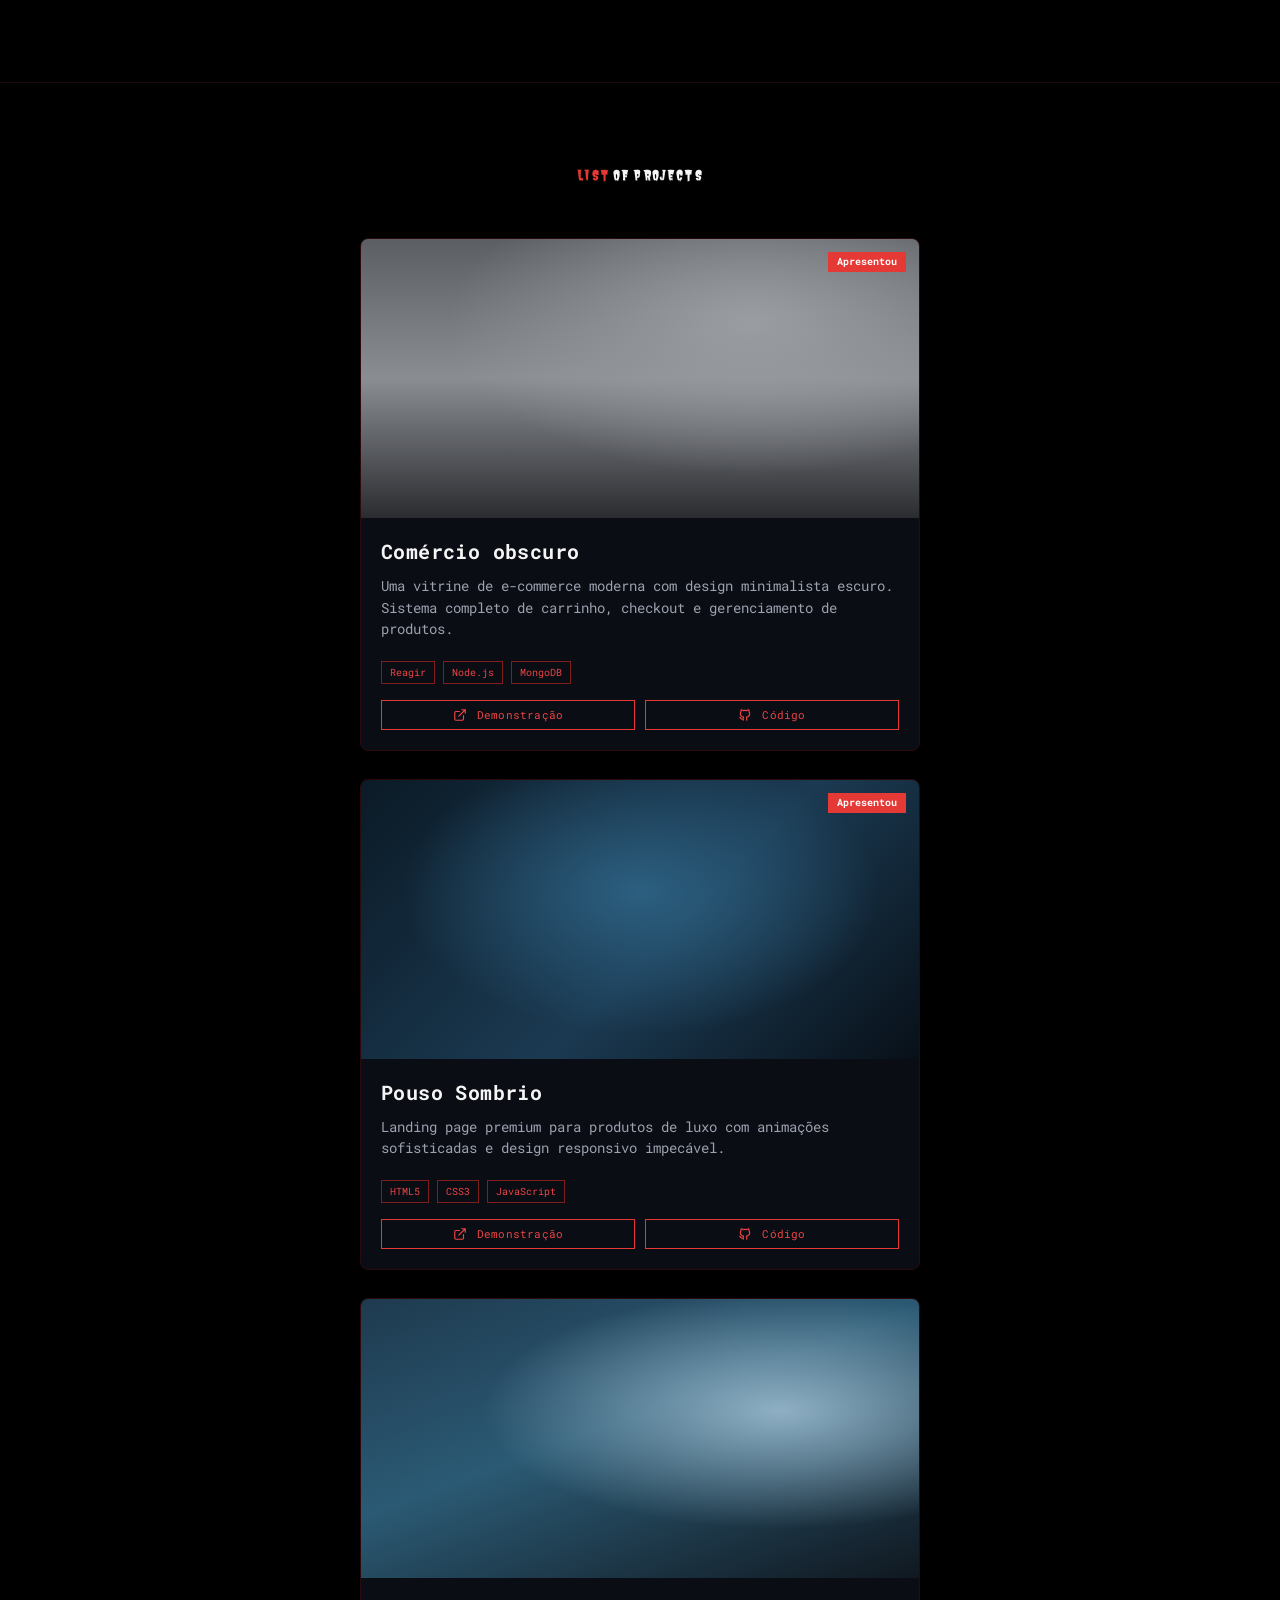
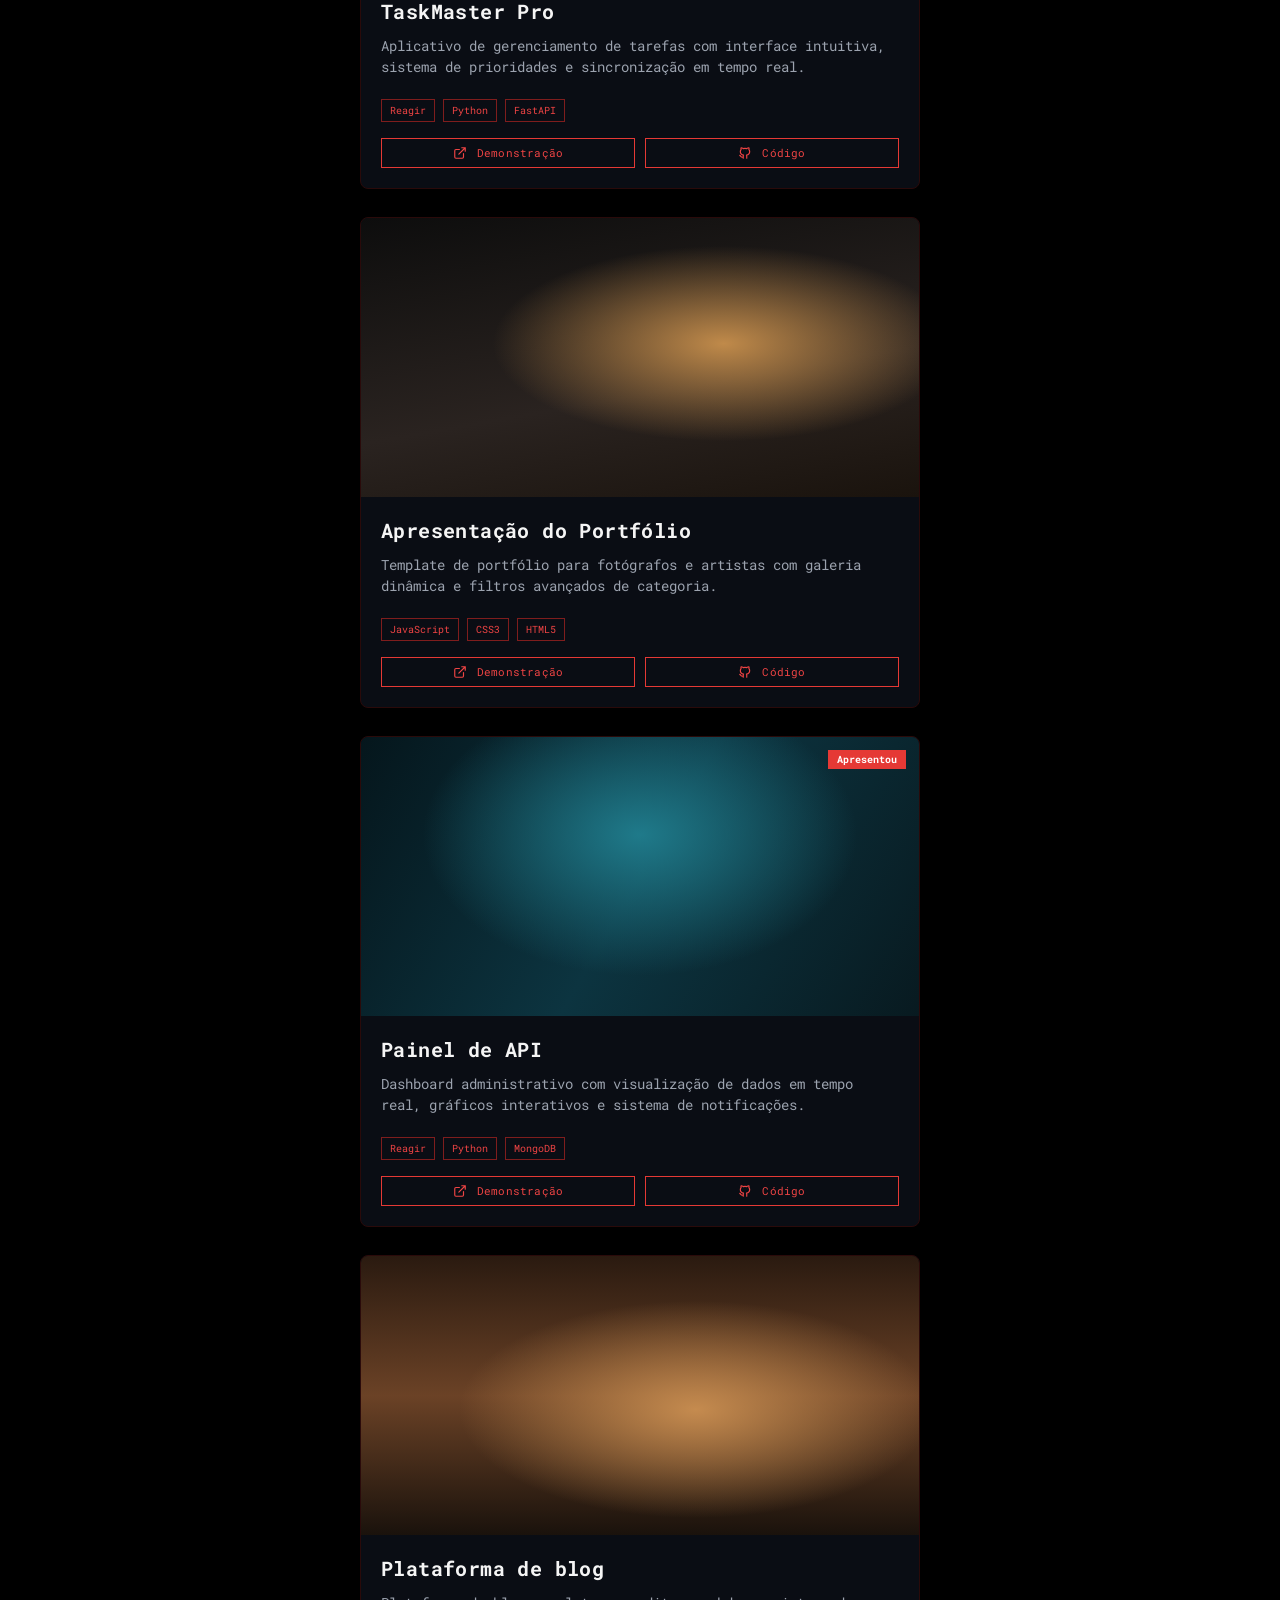
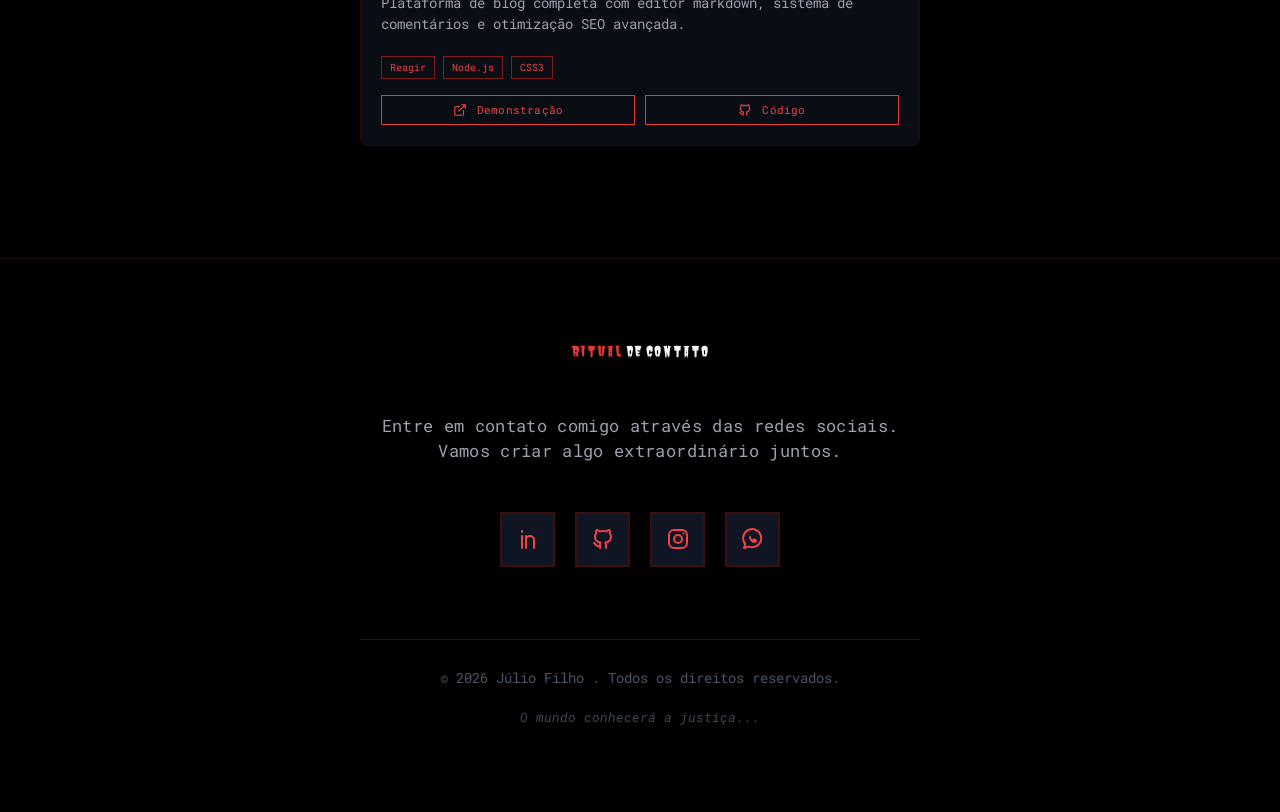
==== commit 35d662f2: "Update index.html" ====
--- a/index.html
+++ b/index.html
@@ -48,7 +48,7 @@
   <h2 class="title"><span class="w">Rules</span> <span class="r">of Death Note</span></h2>
   <ol class="rules wrap" style="list-style:none">
     <li class="rule"><strong>1. A pessoa cujo nome está escrito</strong> neste portfólio ficará impressionada.</li>
-    <li class="rule"><strong>2. Este</strong> portfólio só terá efeito se o escritor tiver o rosto da pessoa em mente ao escrever.</li>
+    <li class="rule"><strong>2. Este portfólio só terá efeito se o escritor tiver o rosto da pessoa em mente ao escrever.</strong></li>
     <li class="rule"><strong>3. Os</strong> projetos apresentados demonstrarão domínio absoluto do desenvolvimento web.</li>
     <li class="rule"><strong>4.</strong> Quem vê este portfólio não pode deixar de notar a qualidade do trabalho.</li>
   </ol>
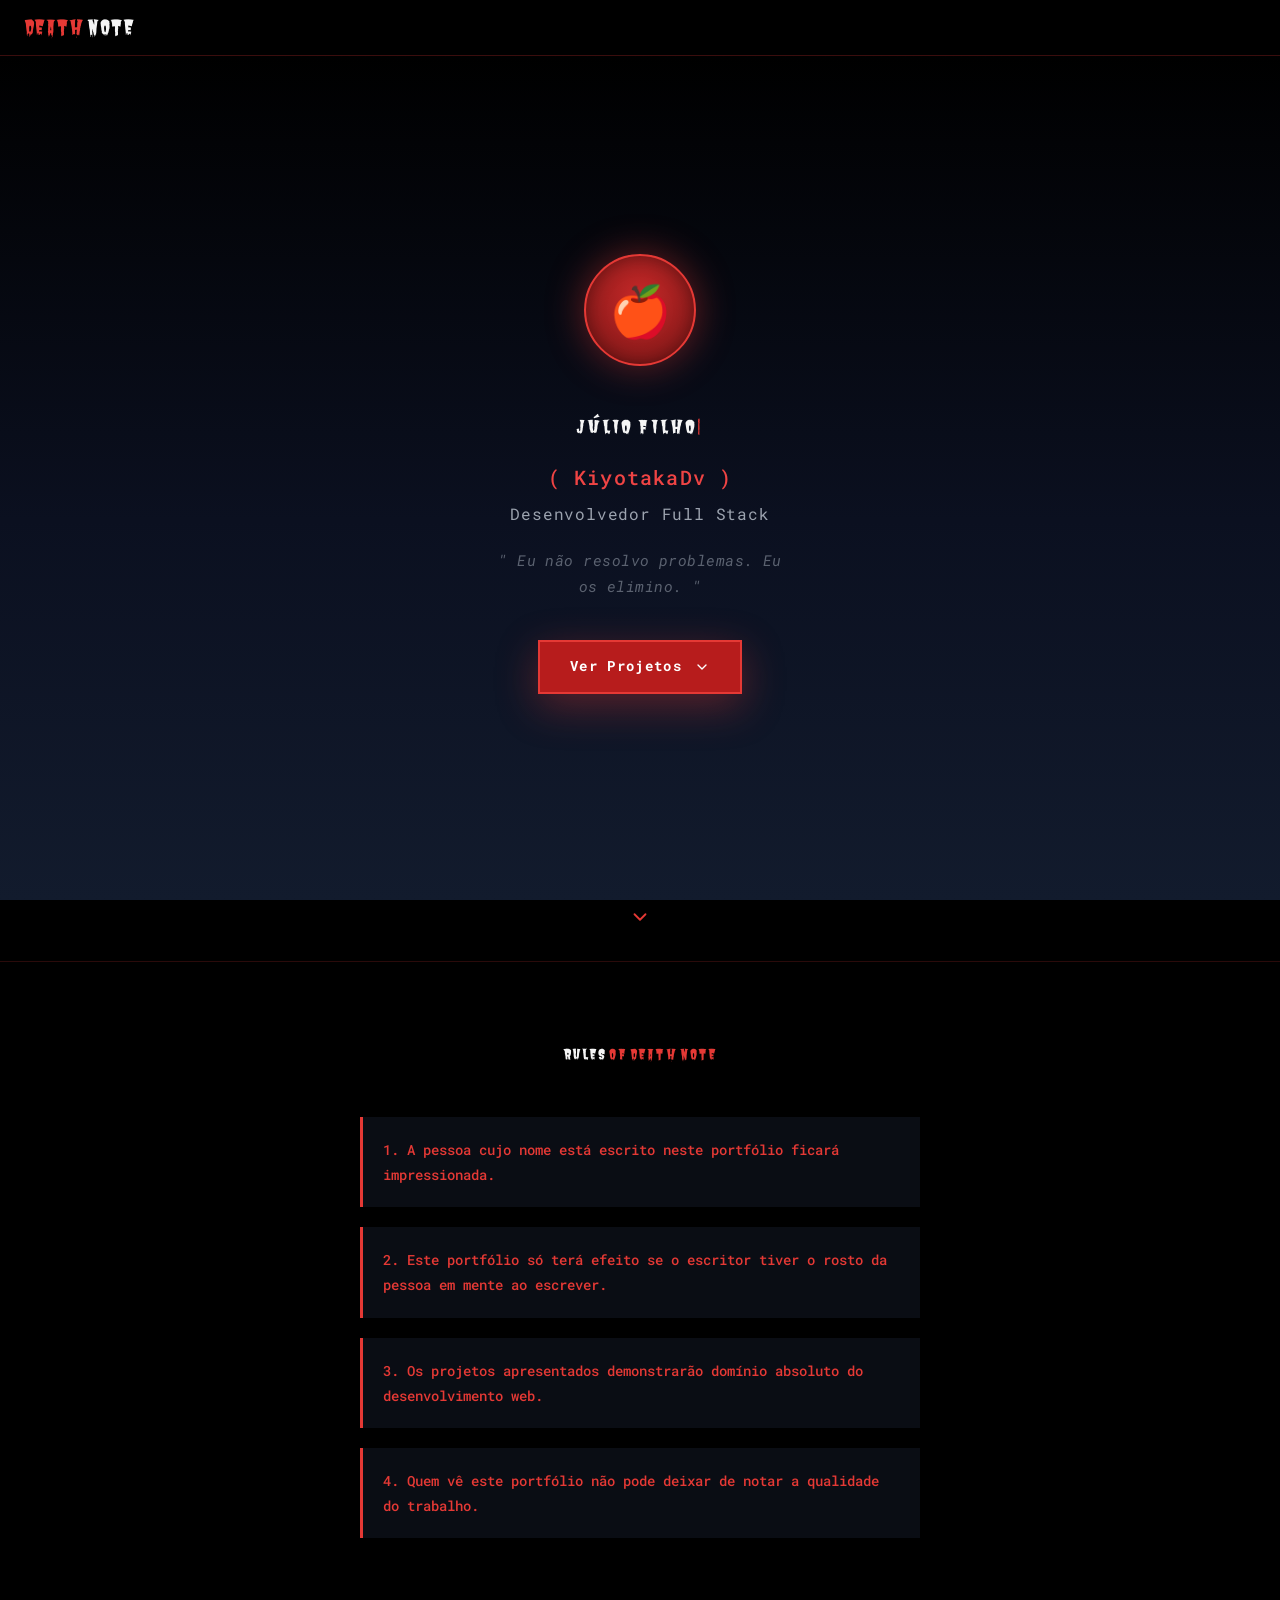
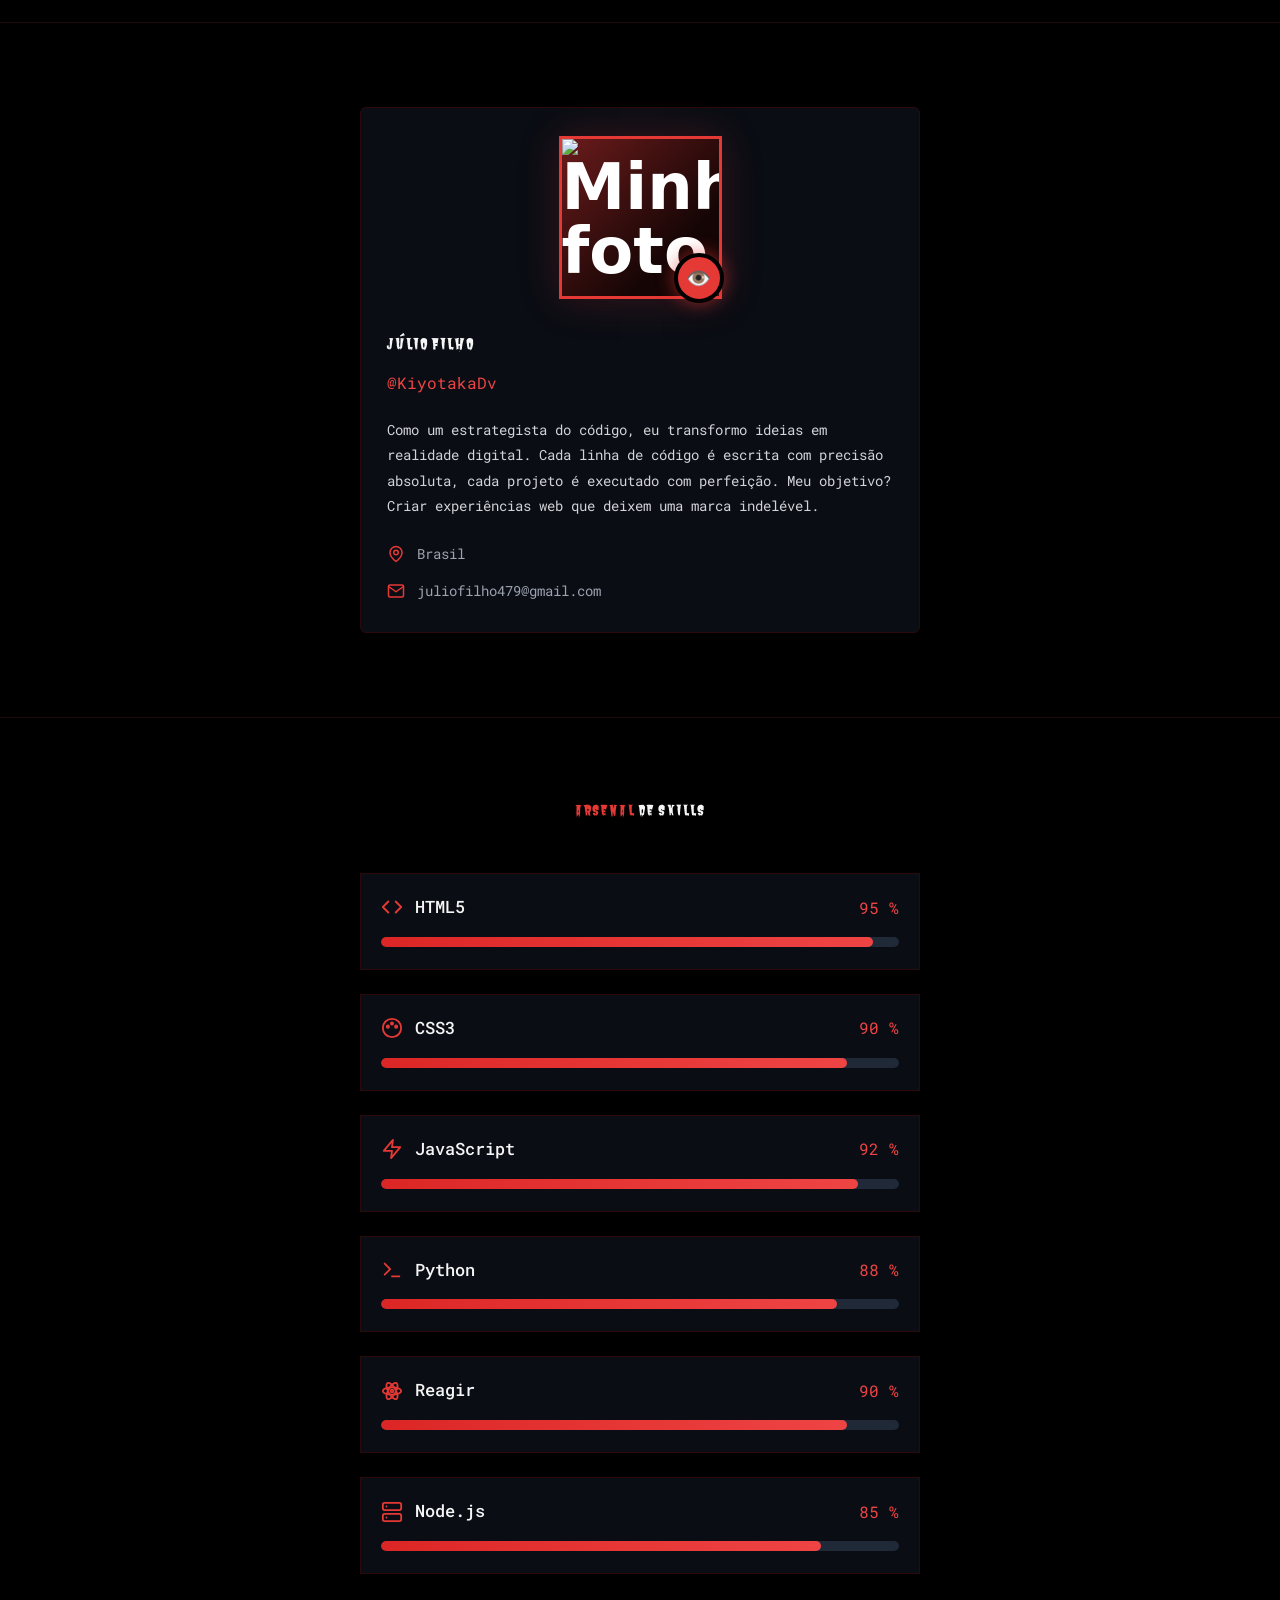
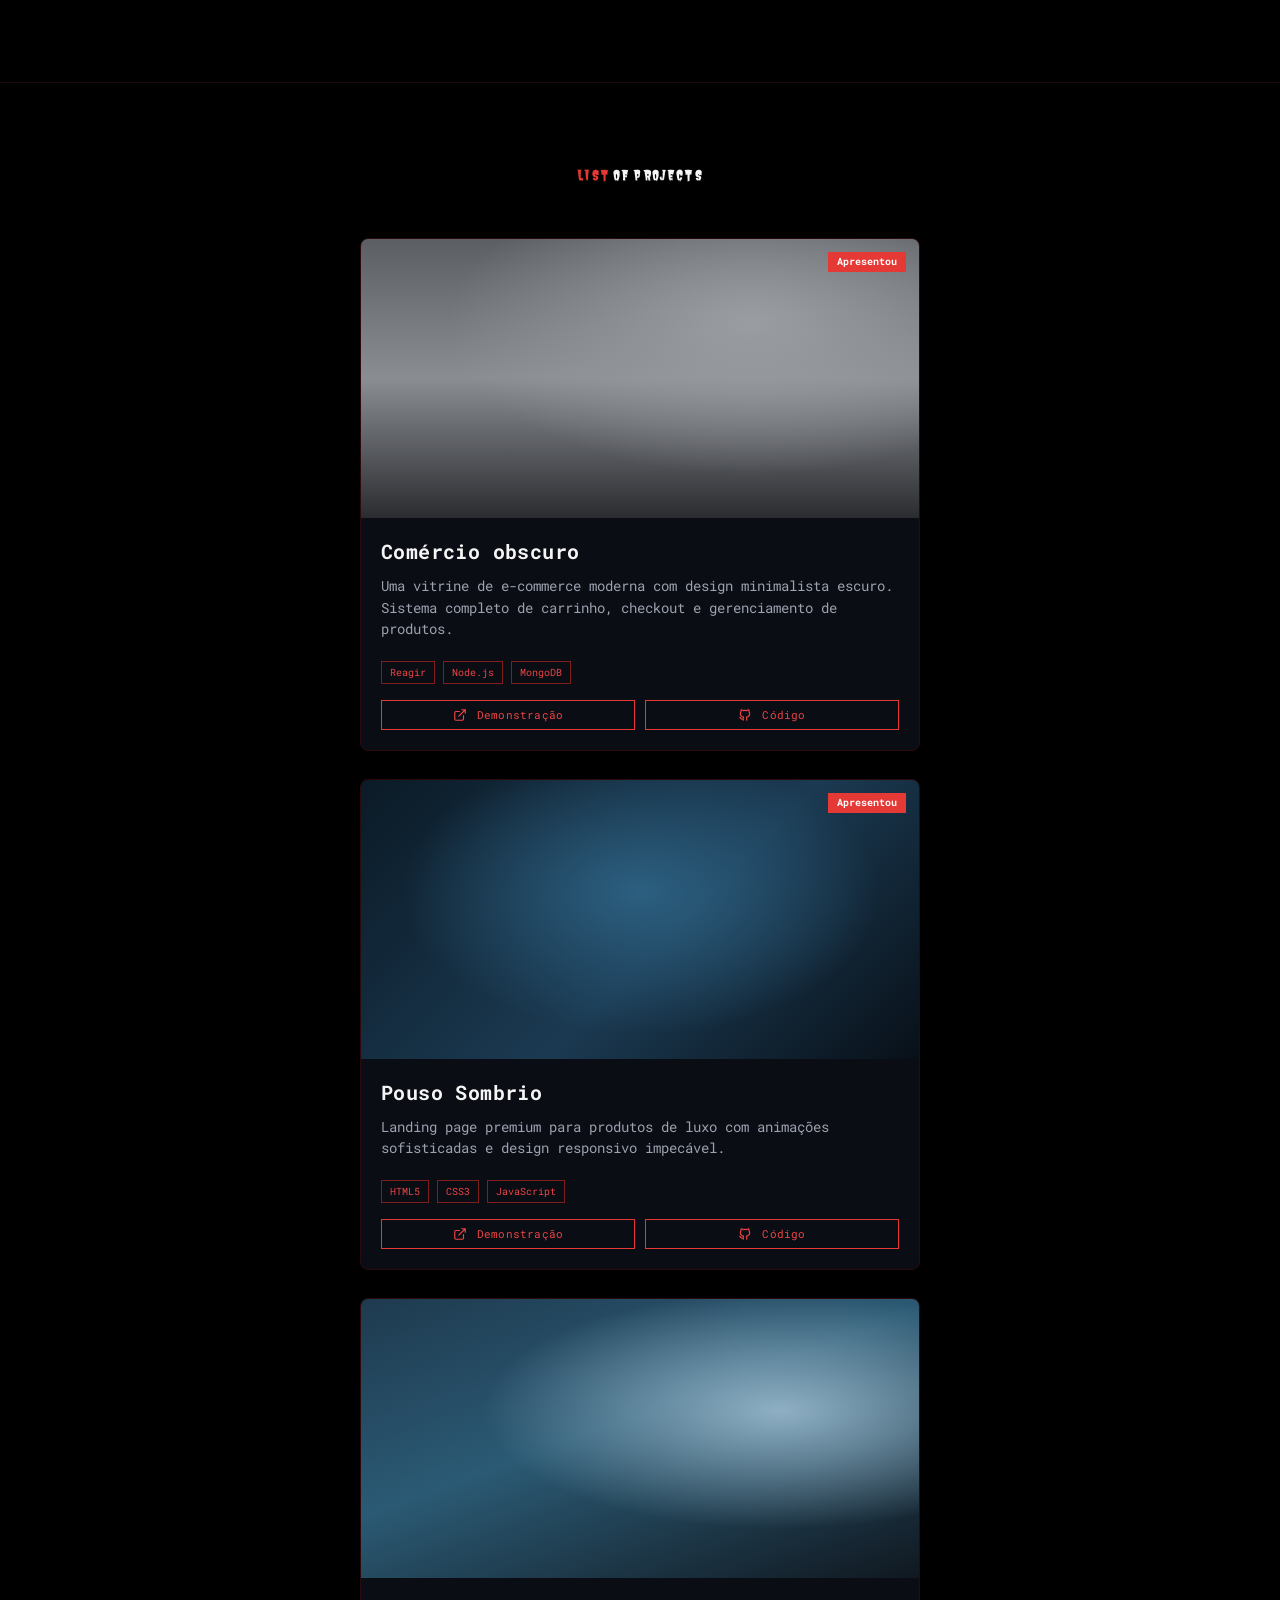
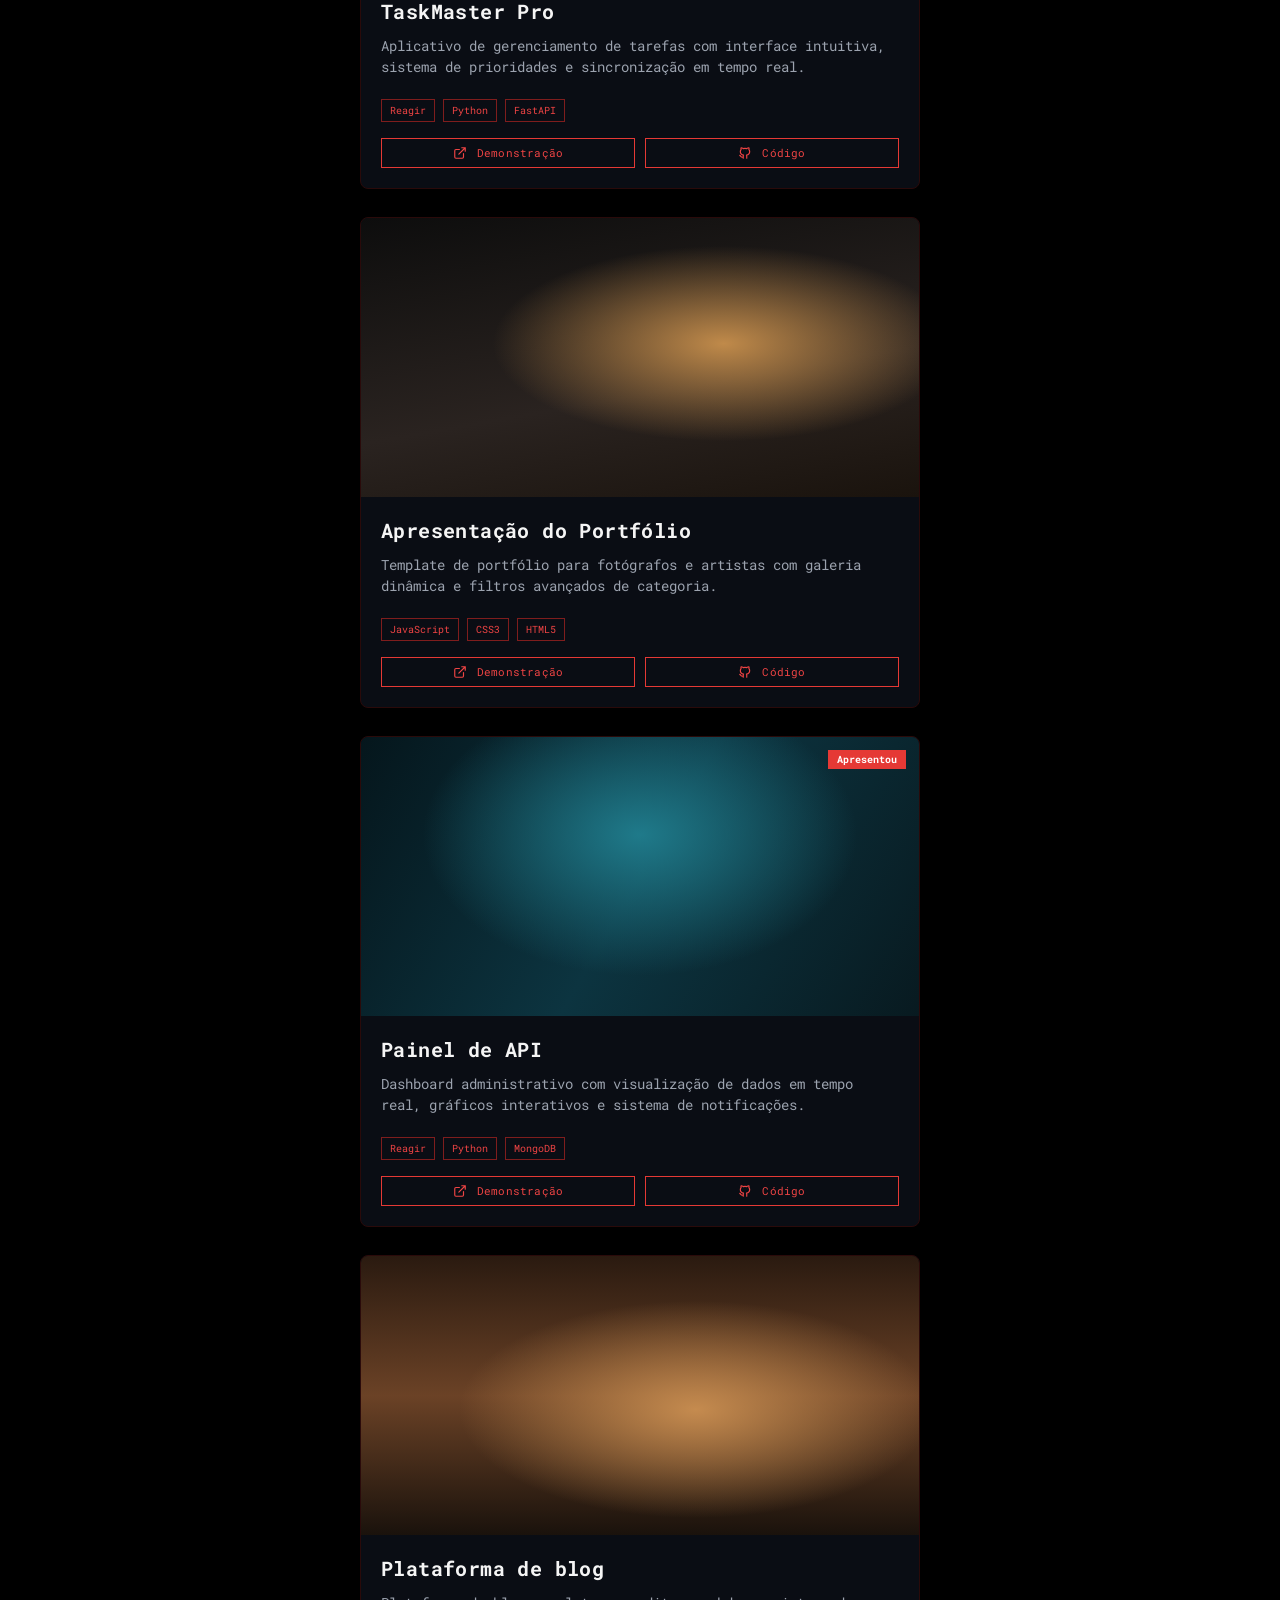
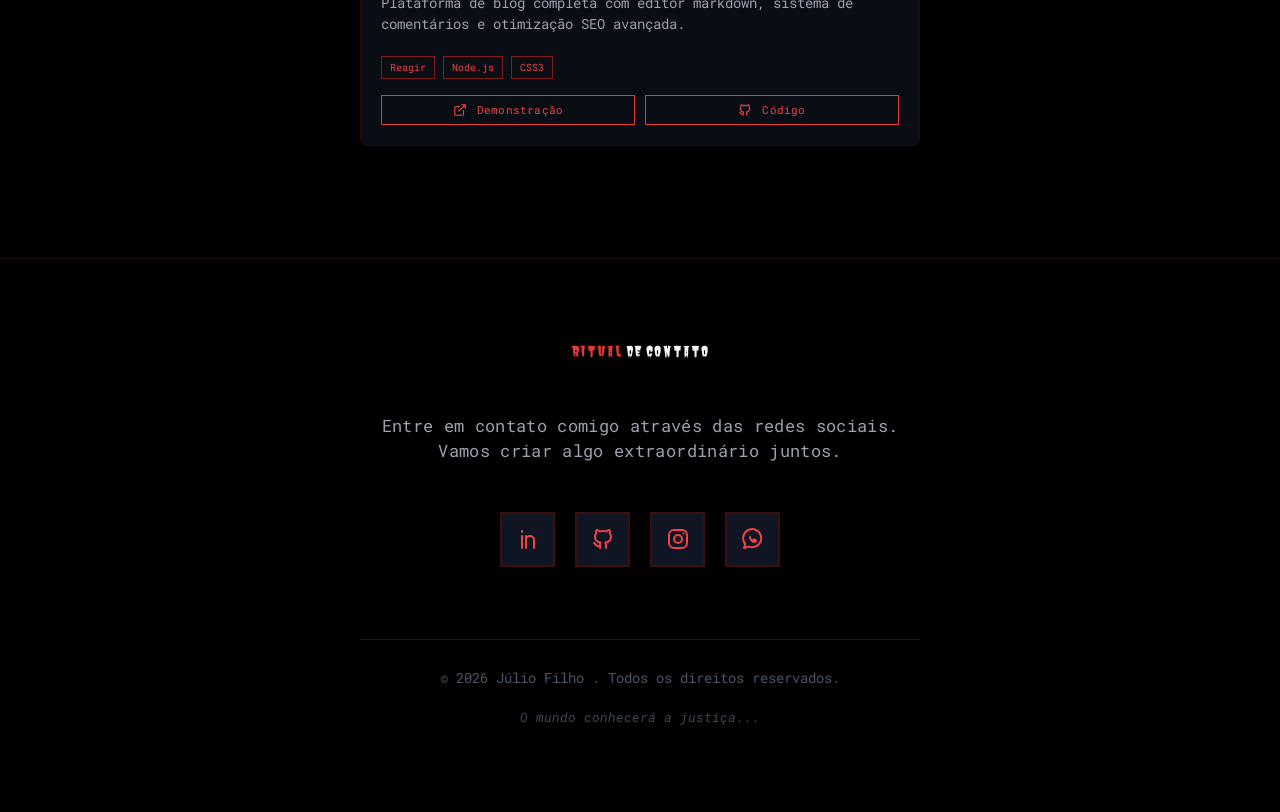
==== commit 940830f1: "Fix HTML formatting for rules in index.html" ====
--- a/index.html
+++ b/index.html
@@ -47,10 +47,10 @@
 <section class="sec" id="regras">
   <h2 class="title"><span class="w">Rules</span> <span class="r">of Death Note</span></h2>
   <ol class="rules wrap" style="list-style:none">
-    <li class="rule"><strong>1. A pessoa cujo nome está escrito</strong> neste portfólio ficará impressionada.</li>
+    <li class="rule"><strong>1. A pessoa cujo nome está escrito neste portfólio ficará impressionada.</strong></li>
     <li class="rule"><strong>2. Este portfólio só terá efeito se o escritor tiver o rosto da pessoa em mente ao escrever.</strong></li>
-    <li class="rule"><strong>3. Os</strong> projetos apresentados demonstrarão domínio absoluto do desenvolvimento web.</li>
-    <li class="rule"><strong>4.</strong> Quem vê este portfólio não pode deixar de notar a qualidade do trabalho.</li>
+    <li class="rule"><strong>3. Os projetos apresentados demonstrarão domínio absoluto do desenvolvimento web.</strong></li>
+    <li class="rule"><strong>4. Quem vê este portfólio não pode deixar de notar a qualidade do trabalho.</strong></li>
   </ol>
 </section>
 
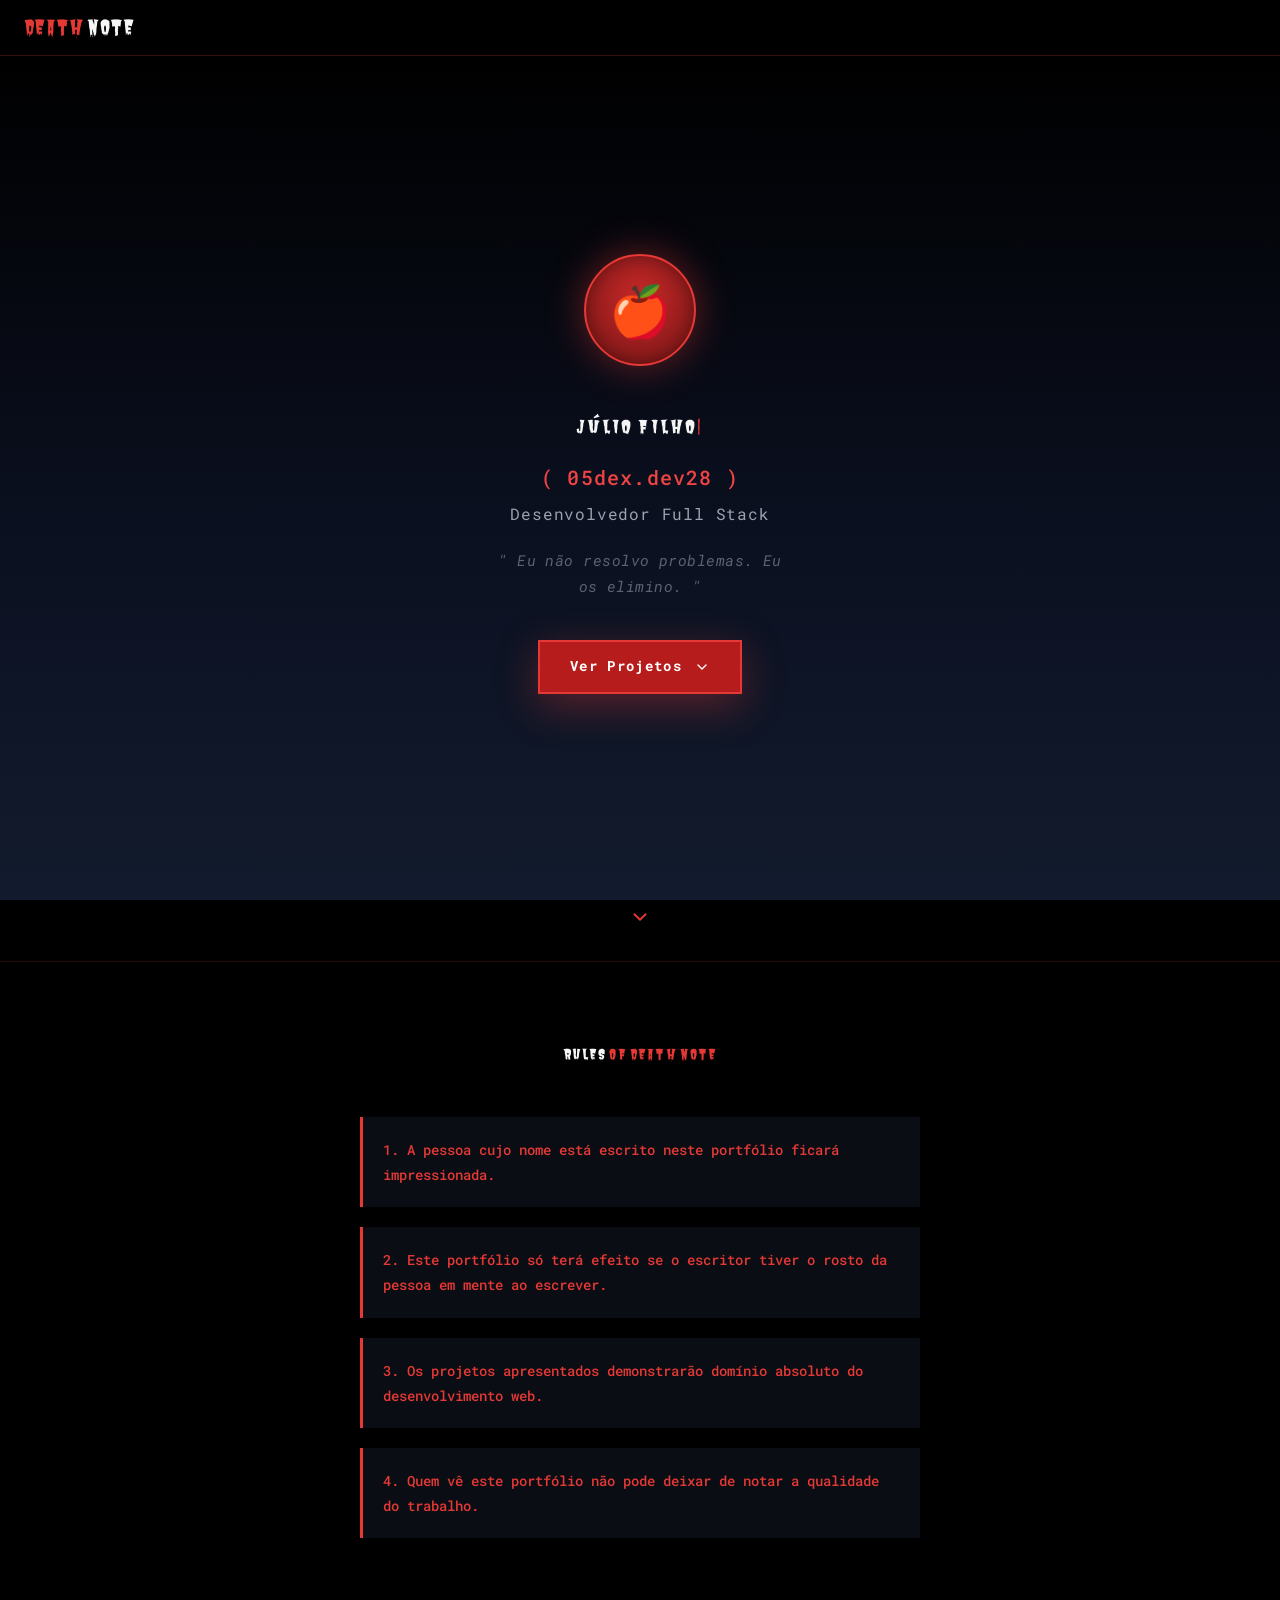
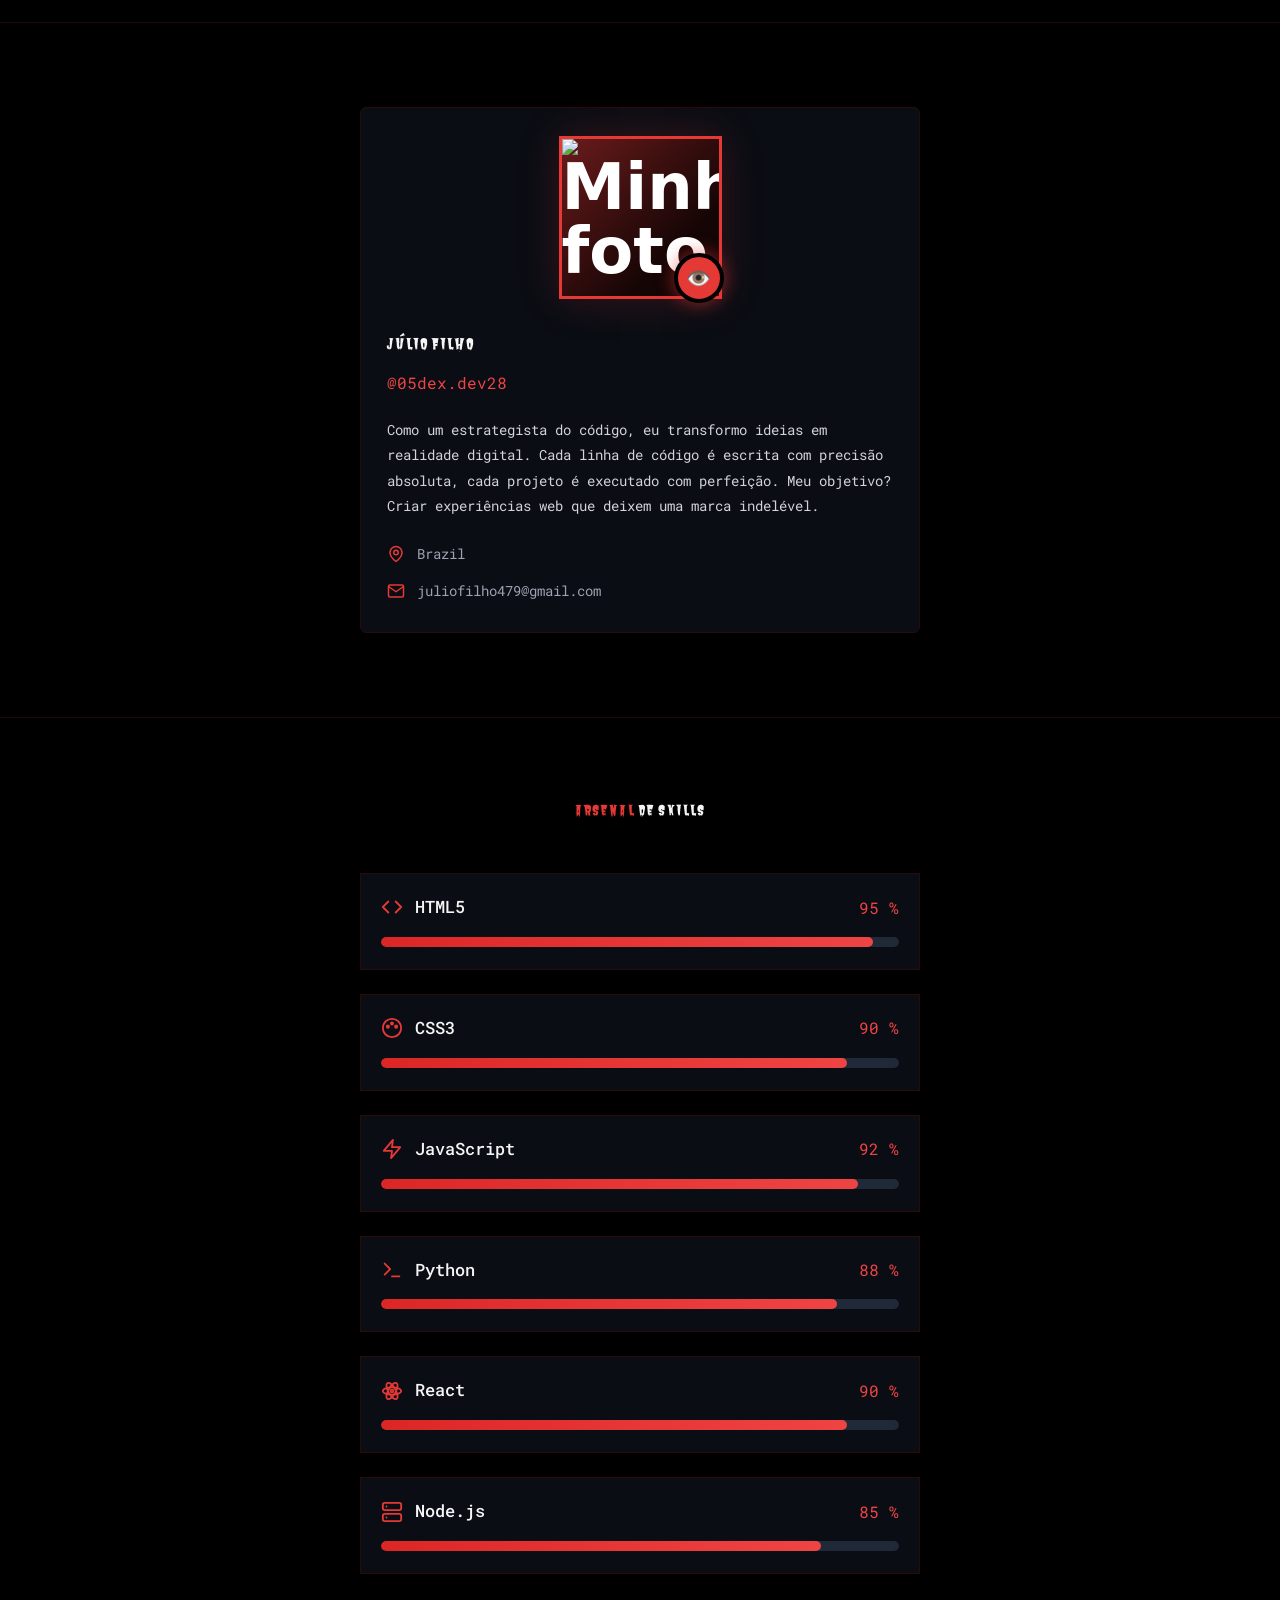
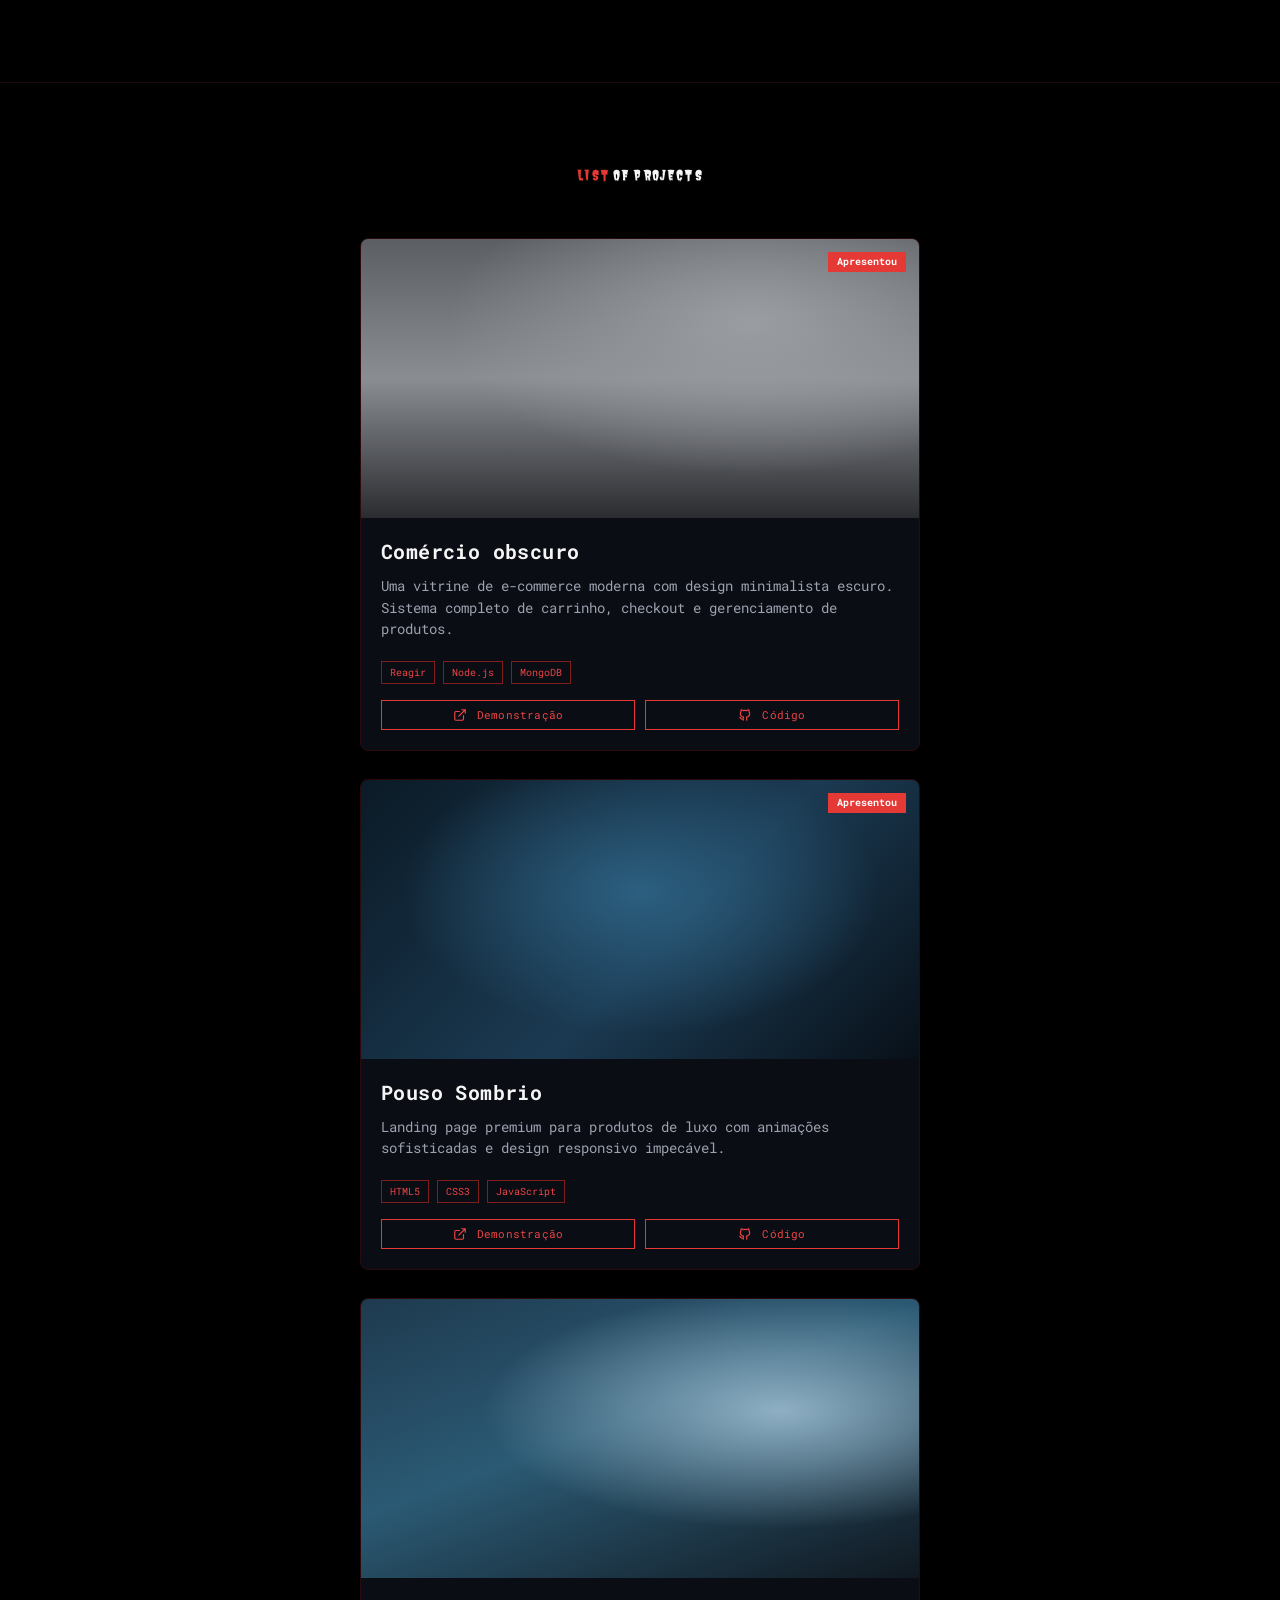
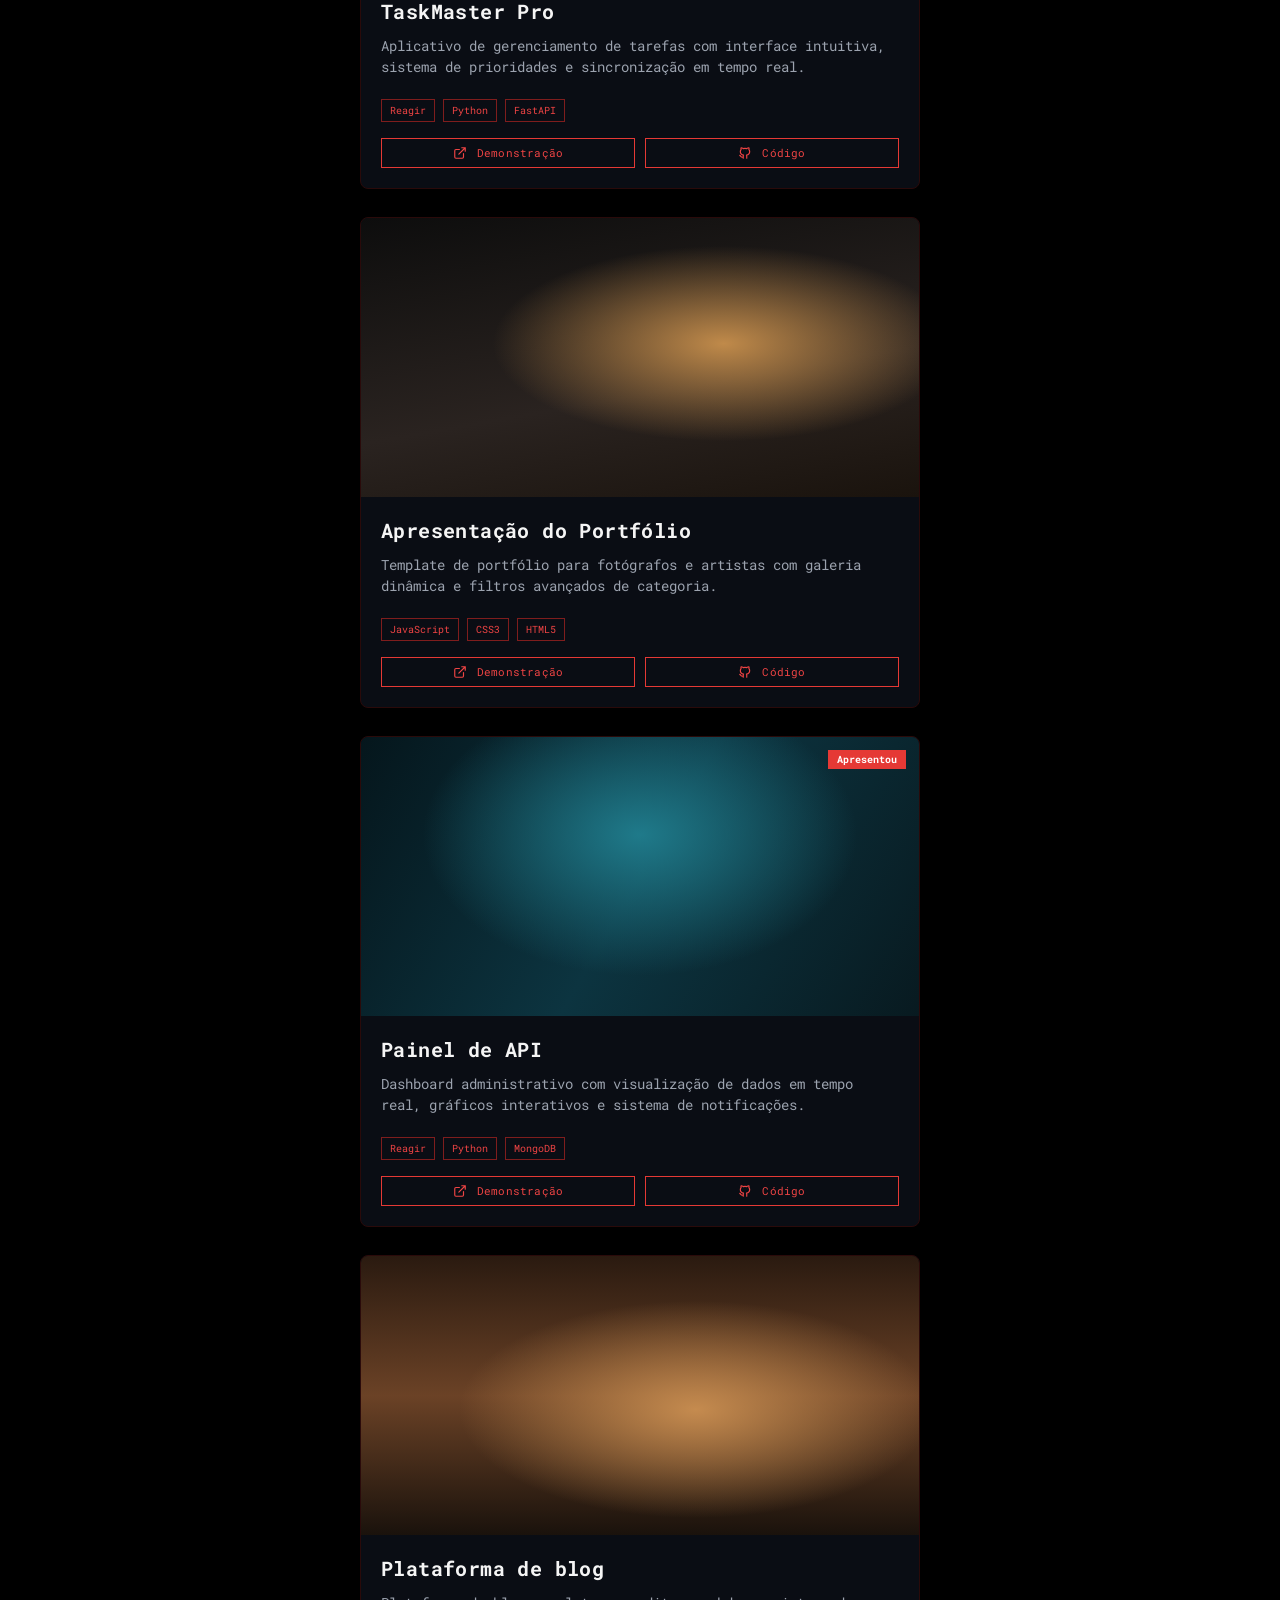
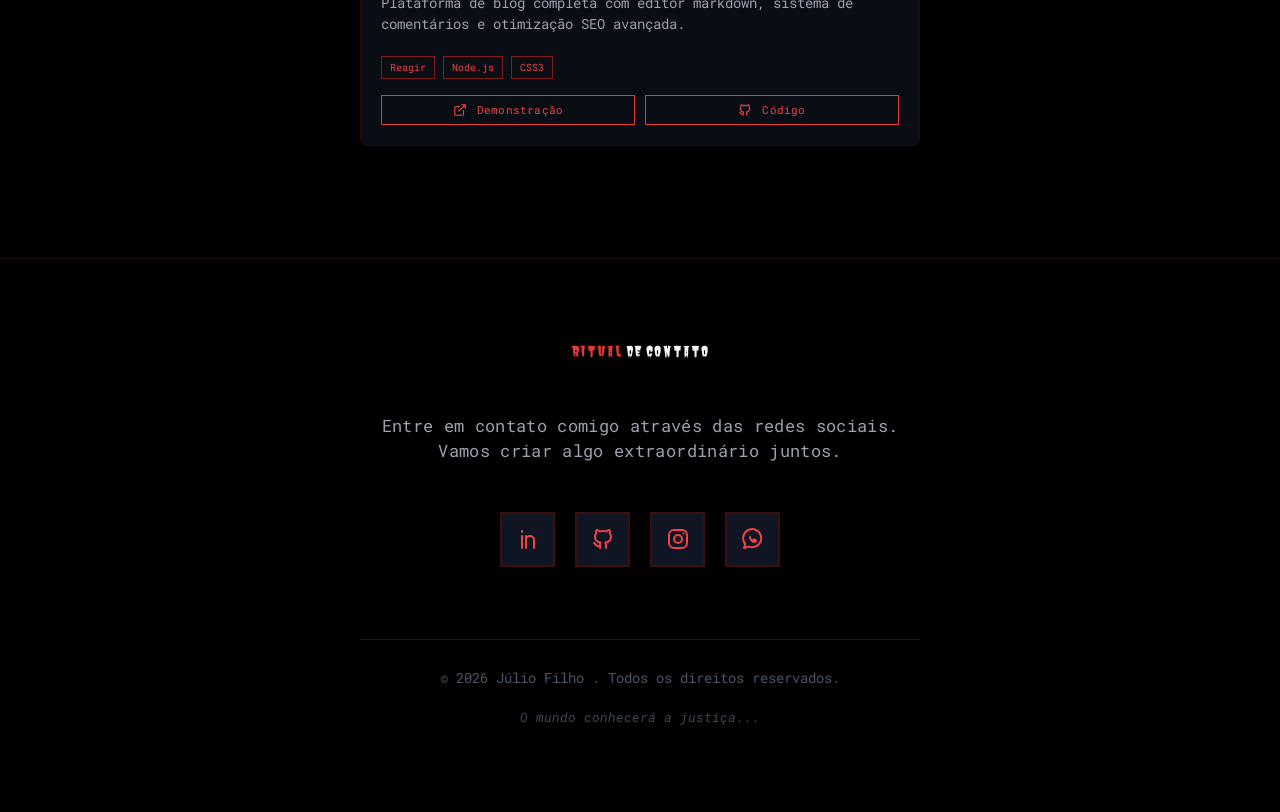
==== commit b9e9db43: "Update index.html" ====
--- a/index.html
+++ b/index.html
@@ -36,7 +36,7 @@
 <section class="hero" id="inicio">
   <div class="apple" aria-hidden="true">🍎</div>
   <p class="typed"><span id="typed"></span><span class="cursor">|</span></p>
-  <h1 class="handle">( KiyotakaDv )</h1>
+  <h1 class="handle">( 05dex.dev28 )</h1>
   <p class="role">Desenvolvedor Full Stack</p>
   <p class="quote">" Eu não resolvo problemas. Eu os elimino. "</p>
   <a class="btn" href="#projetos">Ver Projetos <svg class="i"><use href="#chev"/></svg></a>
@@ -65,10 +65,10 @@
       </div>
       
       <p class="pname">Júlio Filho</p>
-      <p class="handle2">@KiyotakaDv</p>
+      <p class="handle2">@05dex.dev28</p>
       <p class="bio">Como um estrategista do código, eu transformo ideias em realidade digital. Cada linha de código é escrita com precisão absoluta, cada projeto é executado com perfeição. Meu objetivo? Criar experiências web que deixem uma marca indelével.</p>
       <div class="meta">
-        <div><svg class="i"><use href="#pin"/></svg>Brasil</div>
+        <div><svg class="i"><use href="#pin"/></svg>Brazil</div>
         <div><svg class="i"><use href="#mail"/></svg>juliofilho479@gmail.com</div>
       </div>
     </div>
@@ -82,7 +82,7 @@
     <div class="skill"><div class="sk-h"><span class="sk-n"><svg class="i"><use href="#pal"/></svg>CSS3</span><span class="pct">90 %</span></div><div class="bar"><i style="width:90%"></i></div></div>
     <div class="skill"><div class="sk-h"><span class="sk-n"><svg class="i"><use href="#zap"/></svg>JavaScript</span><span class="pct">92 %</span></div><div class="bar"><i style="width:92%"></i></div></div>
     <div class="skill"><div class="sk-h"><span class="sk-n"><svg class="i"><use href="#term"/></svg>Python</span><span class="pct">88 %</span></div><div class="bar"><i style="width:88%"></i></div></div>
-    <div class="skill"><div class="sk-h"><span class="sk-n"><svg class="i"><use href="#atom"/></svg>Reagir</span><span class="pct">90 %</span></div><div class="bar"><i style="width:90%"></i></div></div>
+    <div class="skill"><div class="sk-h"><span class="sk-n"><svg class="i"><use href="#atom"/></svg>React</span><span class="pct">90 %</span></div><div class="bar"><i style="width:90%"></i></div></div>
     <div class="skill"><div class="sk-h"><span class="sk-n"><svg class="i"><use href="#srv"/></svg>Node.js</span><span class="pct">85 %</span></div><div class="bar"><i style="width:85%"></i></div></div>
   </div>
 </section>
